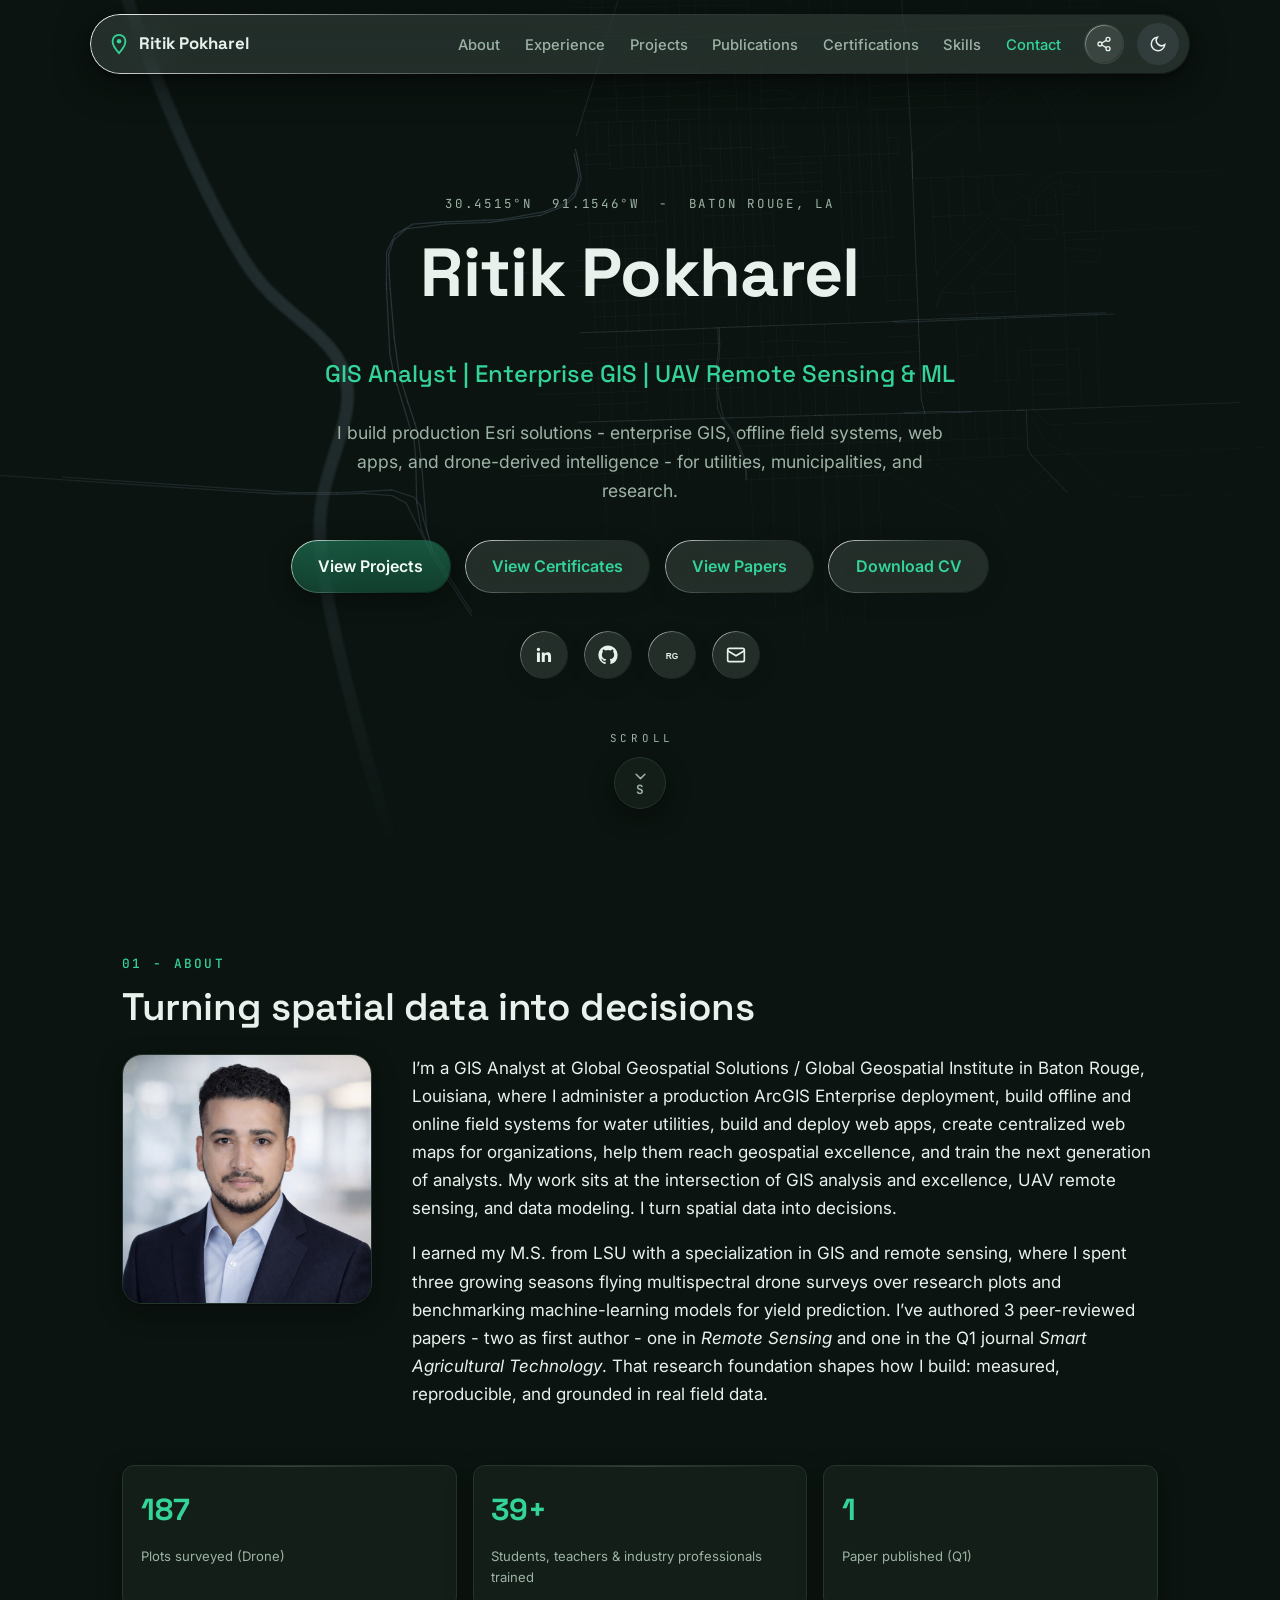
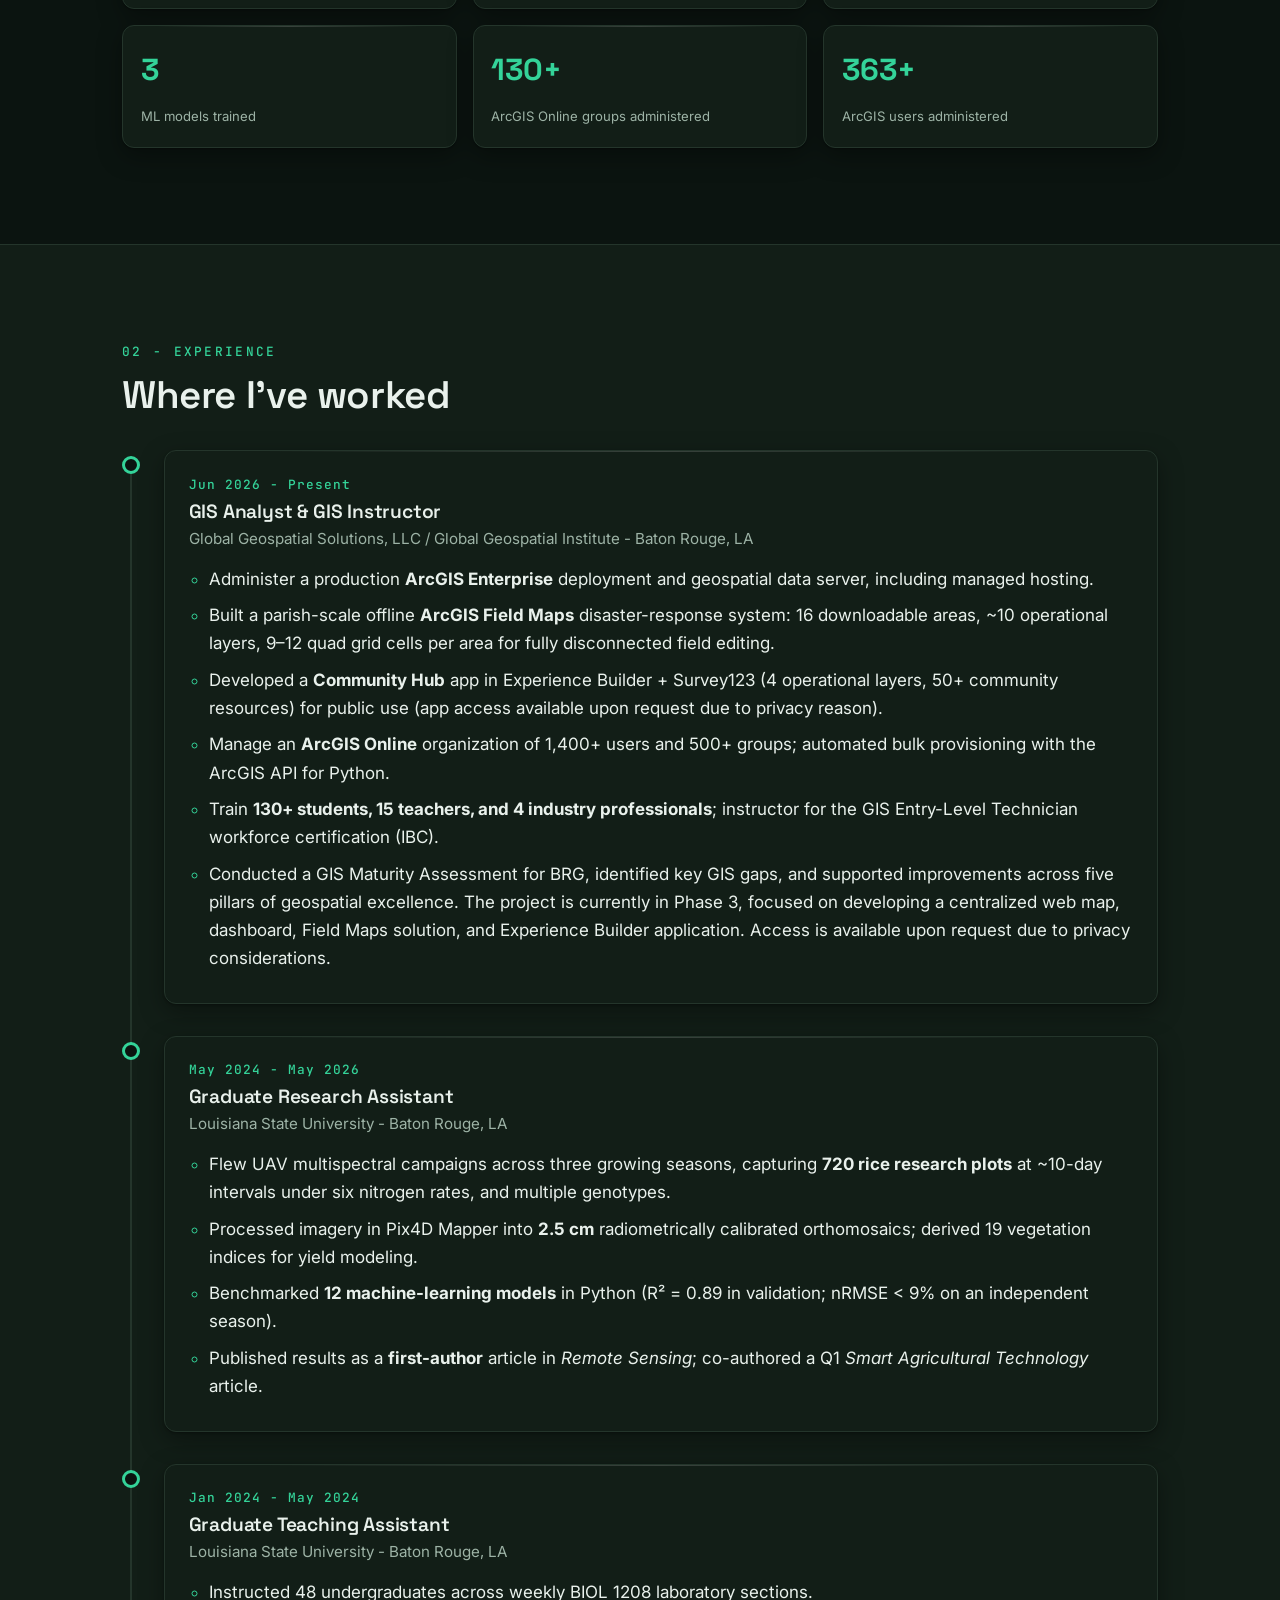
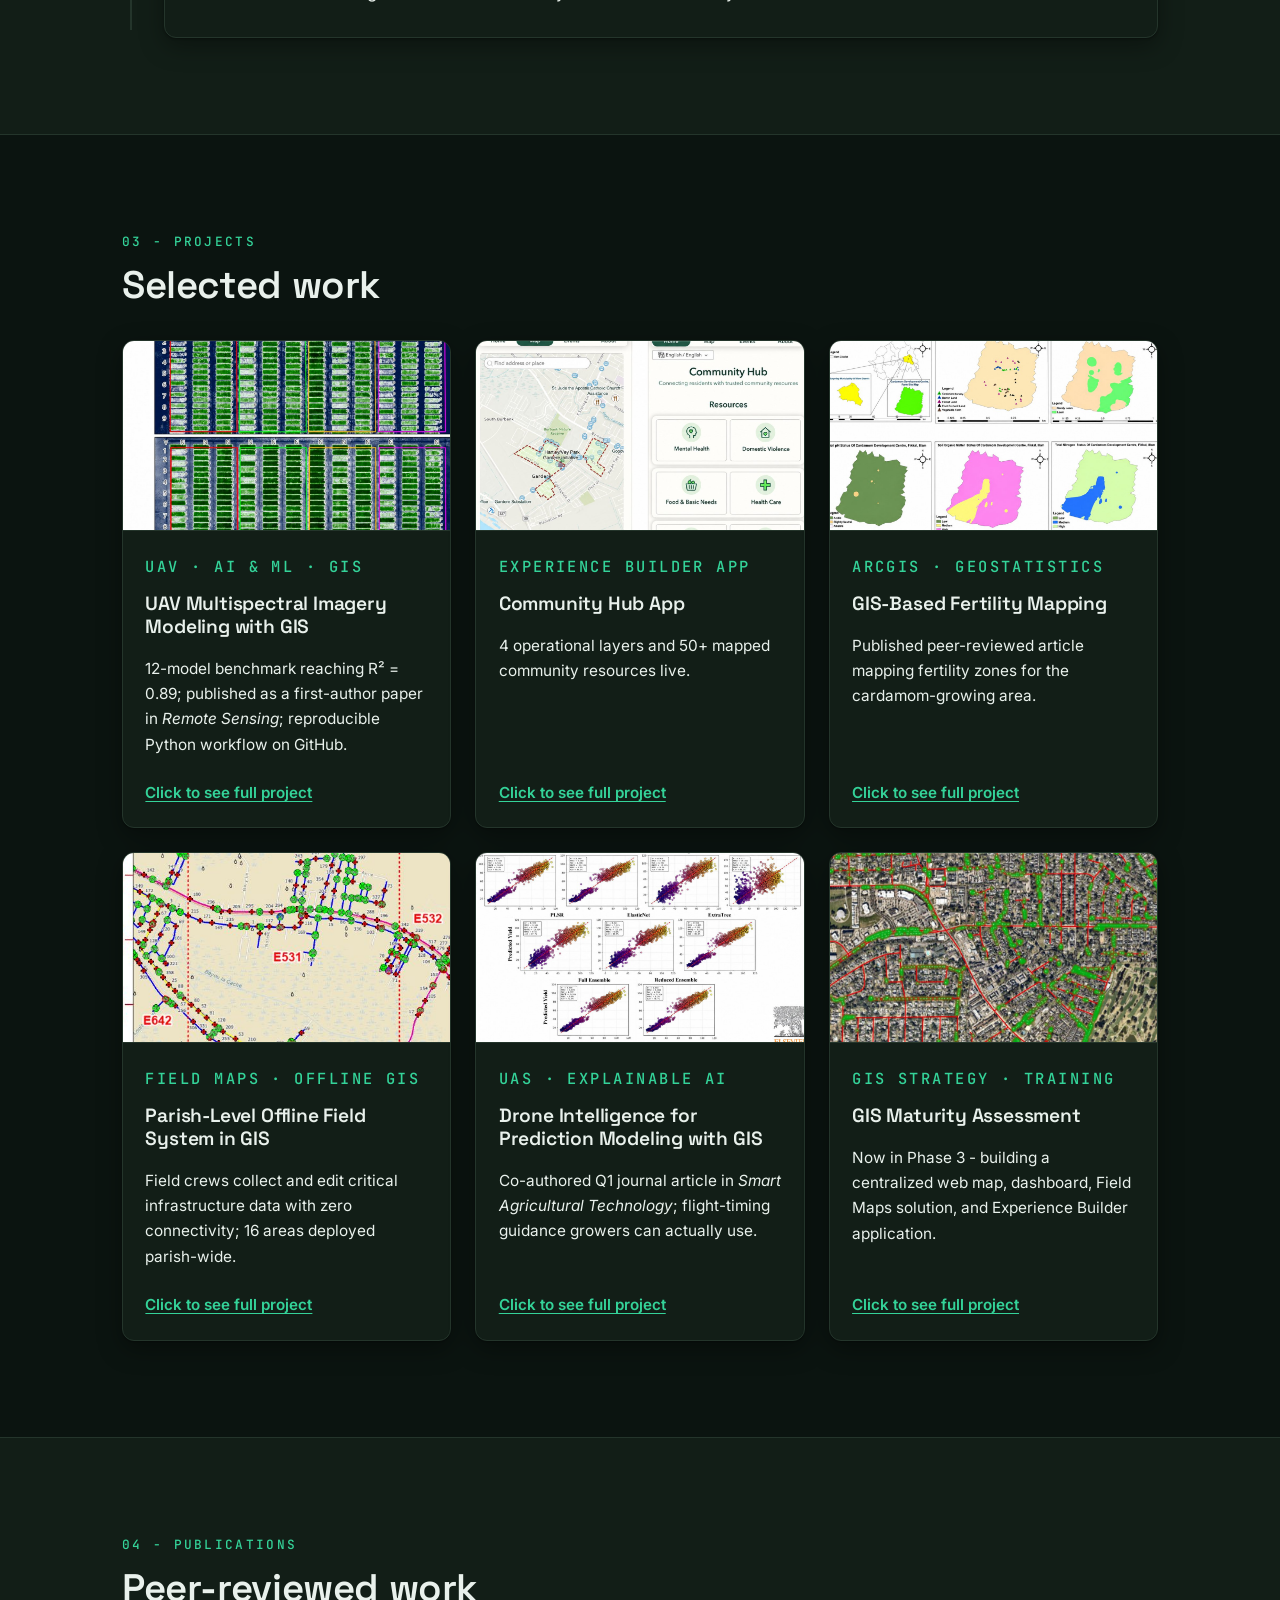
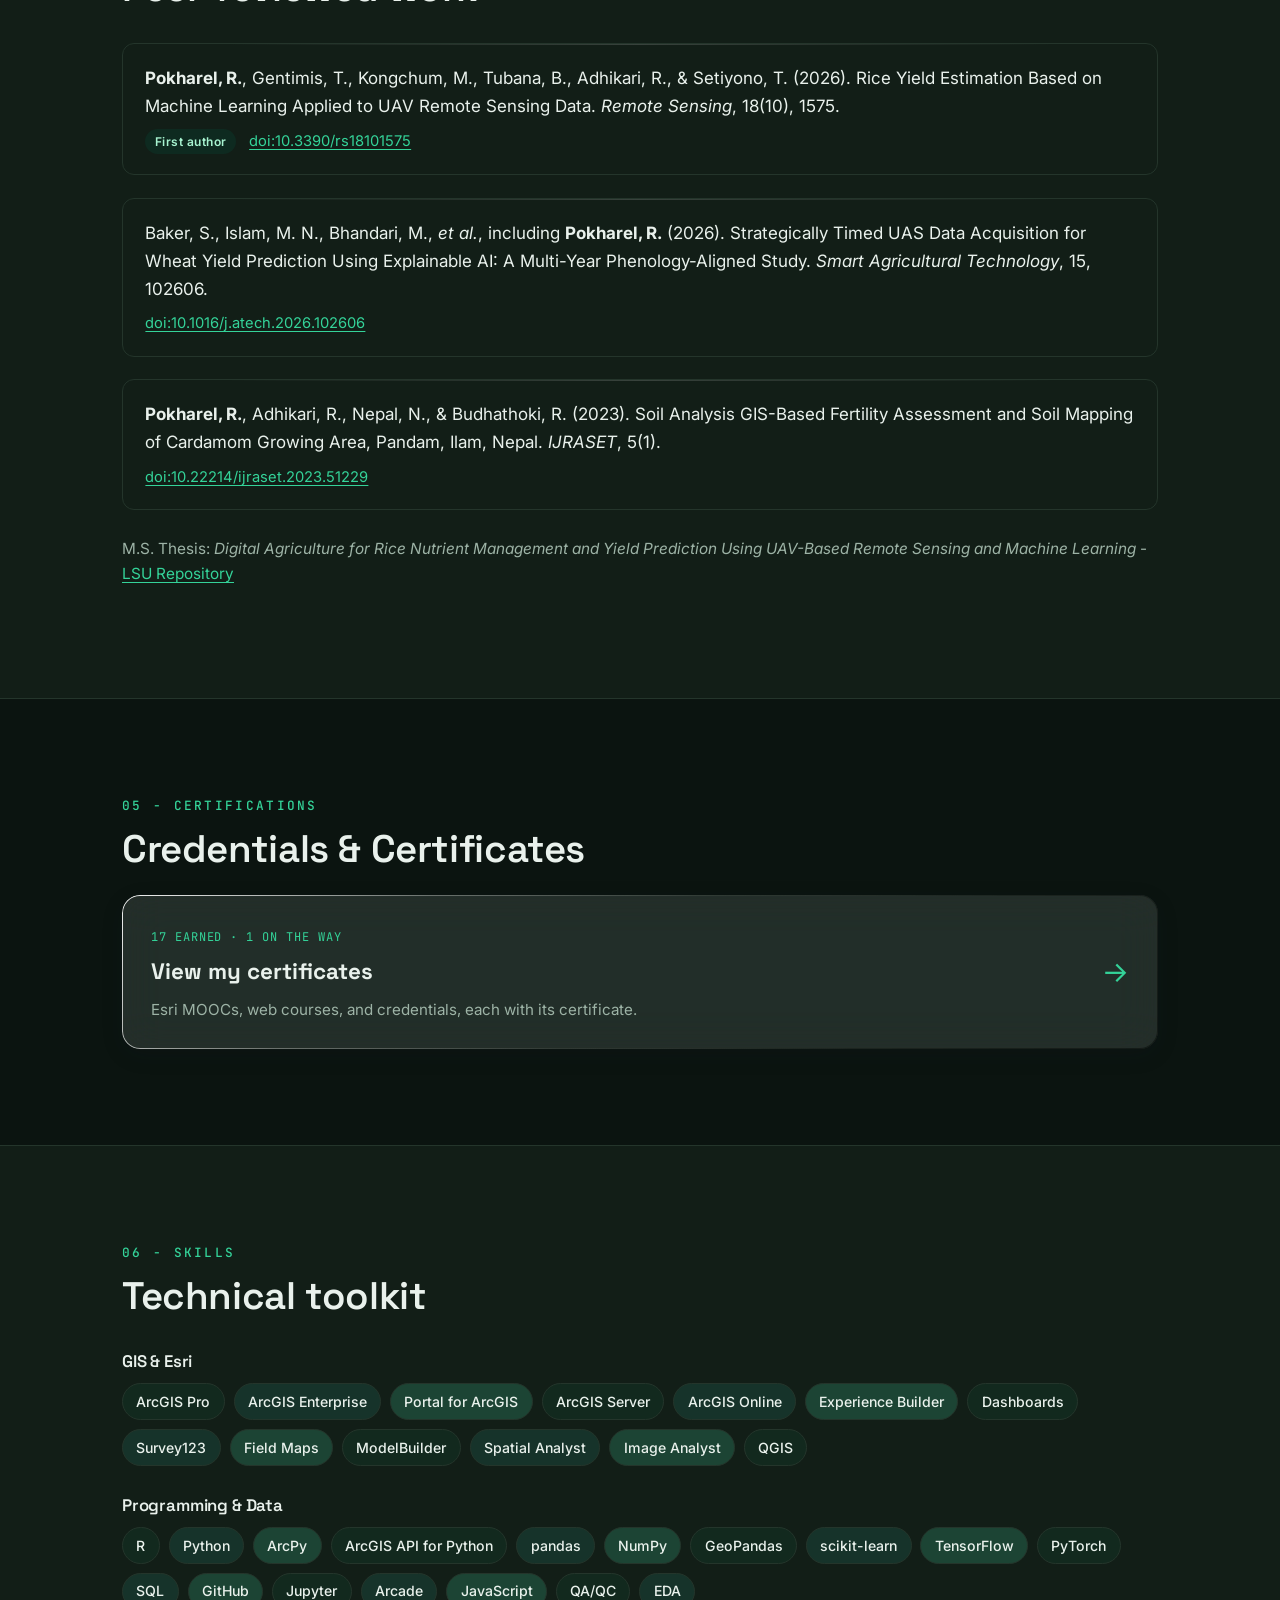
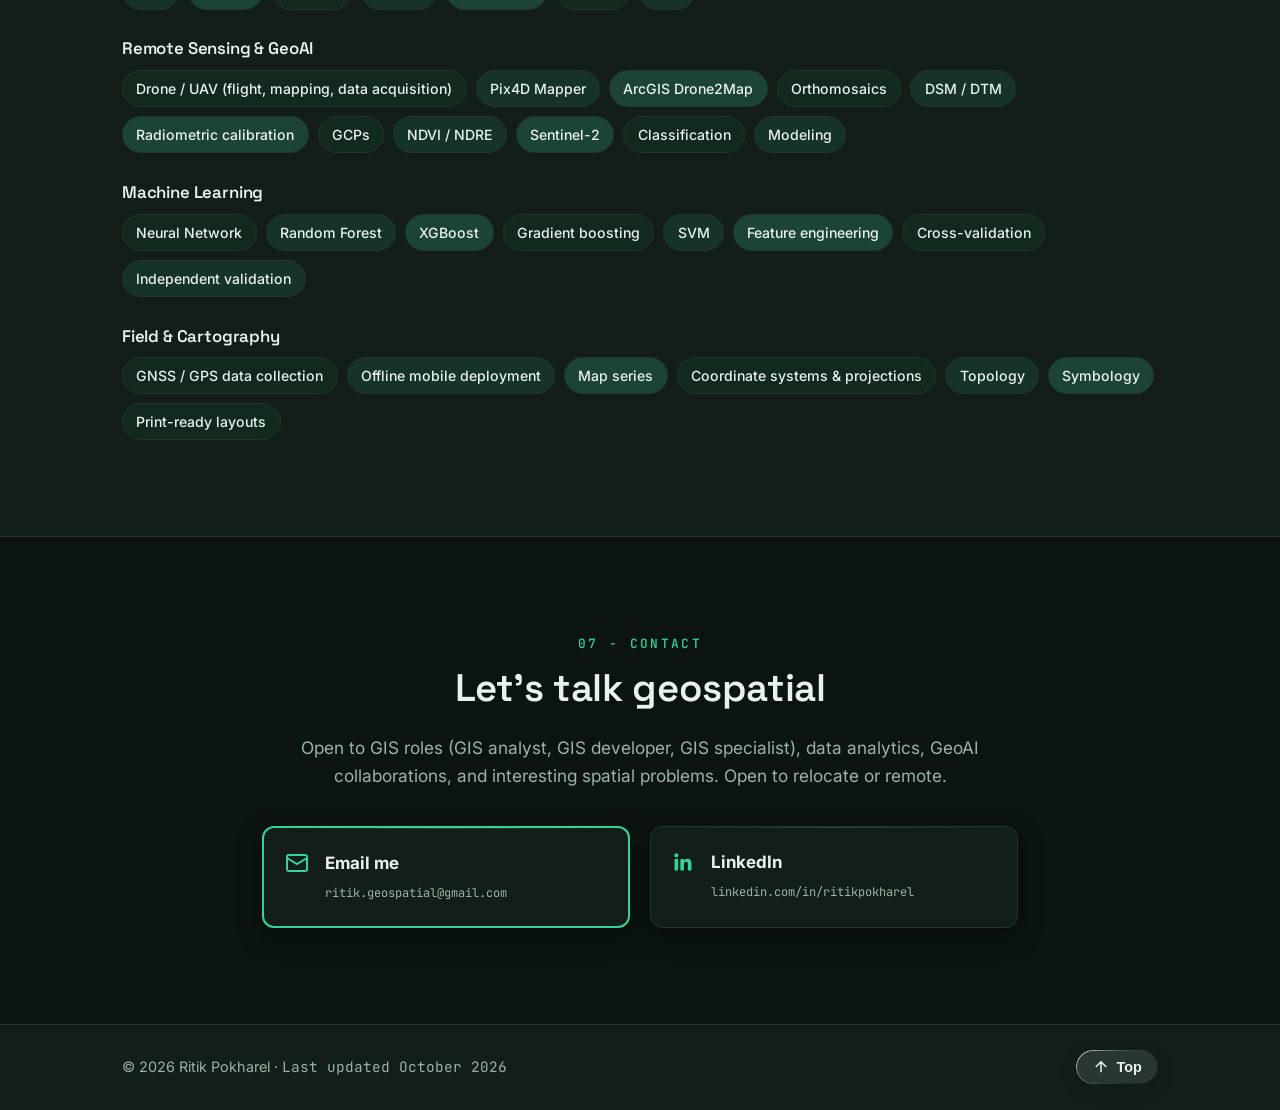
==== index.html @ fa67d664 "Poster cert symmetric crop + shorter title; SCROLL above badge (Oct 21)" ====
<!DOCTYPE html>
<html lang="en" data-theme="dark">
<head>
  <meta charset="UTF-8">
  <meta name="viewport" content="width=device-width, initial-scale=1.0">
  <title>Ritik Pokharel - GIS Analyst | Enterprise GIS | UAV Remote Sensing & ML</title>
  <meta name="description" content="Ritik Pokharel is a GIS Analyst in Baton Rouge, LA delivering production Esri solutions: ArcGIS Enterprise administration, offline field systems, web apps, UAV remote sensing, and machine learning for utilities, municipalities, and research.">
  <link rel="canonical" href="https://ritikpokharel21.github.io/">
  <meta name="robots" content="index, follow">
  <meta name="theme-color" content="#F8FAFC" media="(prefers-color-scheme: light)">
  <meta name="theme-color" content="#0B1410" media="(prefers-color-scheme: dark)">

  <!-- Open Graph -->
  <meta property="og:type" content="website">
  <meta property="og:title" content="Ritik Pokharel - GIS Analyst">
  <meta property="og:description" content="Enterprise GIS | UAV Remote Sensing &amp; ML. Production Esri solutions for utilities, municipalities, and research.">
  <meta property="og:url" content="https://ritikpokharel21.github.io/">
  <meta property="og:site_name" content="Ritik Pokharel - GIS Analyst">

  <!-- Twitter -->
  <meta name="twitter:card" content="summary">
  <meta name="twitter:title" content="Ritik Pokharel - GIS Analyst">
  <meta name="twitter:description" content="Enterprise GIS | UAV Remote Sensing &amp; ML. Based in Baton Rouge, LA.">

  <link rel="icon" type="image/svg+xml" href="favicon.svg">

  <link rel="preconnect" href="https://fonts.googleapis.com">
  <link rel="preconnect" href="https://fonts.gstatic.com" crossorigin>
  <link href="https://fonts.googleapis.com/css2?family=Space+Grotesk:wght@500;600;700&family=Inter:wght@400;500;600&family=JetBrains+Mono:wght@400;500&display=swap" rel="stylesheet">

  <link rel="stylesheet" href="assets/css/style.css">

  <script type="application/ld+json">
  {
    "@context": "https://schema.org",
    "@type": "Person",
    "name": "Ritik Pokharel",
    "jobTitle": "GIS Analyst",
    "address": {
      "@type": "PostalAddress",
      "addressLocality": "Baton Rouge",
      "addressRegion": "LA",
      "addressCountry": "US"
    },
    "email": "mailto:ritik.geospatial@gmail.com",
    "url": "https://ritikpokharel21.github.io/",
    "sameAs": [
      "https://www.linkedin.com/in/ritikpokharel",
      "https://github.com/ritikpokharel21"
    ],
    "knowsAbout": ["GIS", "ArcGIS Pro", "ArcGIS Enterprise", "Remote Sensing", "UAV Mapping", "Machine Learning", "GeoAI", "Python", "Spatial Analysis"]
  }
  </script>
</head>
<body>
  <!-- Fixed real-street map backdrop: downtown Baton Rouge (OpenStreetMap), whisper-faint -->
  <div class="map-backdrop">
    <svg viewBox="0 0 9645 11654" preserveAspectRatio="xMidYMid slice" aria-hidden="true" focusable="false">
<!-- Street geometry: real OpenStreetMap data, downtown Baton Rouge (simplified). Interstates I-10/I-110 included. River band: stylized, approximate course. -->
<g transform="translate(108.1,521.1)">
<g class="br-river" fill="none" stroke-linecap="round" stroke-linejoin="round">
<path d="M191.9,-221.1 L229.0,-101.1 L275.4,52.5 L329.9,234.0 L390.9,438.1 L457.4,659.0 L527.8,891.2 L600.9,1129.2 L675.3,1367.4 L749.7,1600.2 L822.8,1822.1 L893.2,2027.5 L959.6,2210.8 L1023.6,2378.5 L1087.5,2540.9 L1151.5,2697.9 L1215.5,2849.5 L1279.5,2995.7 L1343.4,3136.6 L1407.4,3272.1 L1471.4,3402.2 L1535.3,3526.9 L1599.3,3646.3 L1663.3,3760.3 L1727.3,3868.9 L1794.3,3968.6 L1866.3,4057.2 L1941.7,4136.6 L2018.7,4208.7 L2095.7,4275.4 L2171.1,4338.7 L2243.1,4400.4 L2310.1,4462.5 L2370.5,4527.0 L2422.5,4595.6 L2464.6,4670.4 L2494.9,4753.2 L2510.7,4841.2 L2511.8,4930.3 L2500.9,5020.9 L2480.7,5113.5 L2453.8,5208.4 L2423.0,5305.9 L2390.8,5406.5 L2359.9,5510.6 L2333.0,5618.5 L2312.8,5730.7 L2301.9,5847.4 L2303.0,5969.2 L2314.2,6097.5 L2331.4,6233.2 L2354.0,6375.0 L2381.2,6521.9 L2412.4,6672.5 L2447.0,6825.8 L2484.2,6980.7 L2523.4,7136.0 L2563.9,7290.5 L2605.1,7443.0 L2646.3,7592.5 L2686.9,7737.8 L2728.1,7880.5 L2771.7,8023.1 L2817.3,8165.3 L2864.6,8306.9 L2913.1,8447.7 L2962.7,8587.6 L3013.0,8726.3 L3063.6,8863.7 L3114.2,8999.5 L3164.4,9133.6 L3214.0,9265.8 L3262.6,9395.9 L3312.4,9528.0 L3365.2,9664.8 L3420.0,9804.4 L3475.8,9944.5 L3531.7,10083.1 L3586.5,10218.0 L3639.3,10347.2 L3689.1,10468.5 L3734.9,10579.9 L3775.7,10679.1 L3810.5,10764.2 L3838.4,10832.9"/>
</g>
<g class="br-interstate" fill="none" stroke-linecap="round" stroke-linejoin="round">
<path d="M2587.7,5620.9 L2434.4,5627.0"/>
<path d="M3149.8,6062.4 L3107.2,5902.9 L3071.7,5451.7"/>
<path d="M3149.8,6062.4 L3083.1,5831.5"/>
<path d="M2883.4,4813.3 L3009.8,5231.8"/>
<path d="M3032.1,5707.5 L3065.3,5899.3 L3144.5,6091.5"/>
<path d="M3144.5,6091.5 L3169.2,6134.7"/>
<path d="M4218.7,3071.7 L4254.1,3241.7 L4225.8,3360.4 L4144.1,3449.1 L3995.2,3509.6"/>
<path d="M2820.1,3835.7 L2858.4,3726.0 L2951.9,3639.3 L3250.1,3602.2"/>
<path d="M3544.4,3574.6 L3338.8,3583.5"/>
<path d="M3665.2,3570.0 L3544.4,3574.6"/>
<path d="M3018.2,5105.9 L2965.1,4945.7"/>
<path d="M2804.1,4066.2 L2804.3,4092.6"/>
<path d="M3083.1,5831.5 L3061.6,5727.8 L3011.4,5660.6 L2840.5,5607.1"/>
<path d="M3214.7,3588.0 L3002.1,3603.6 L2869.1,3684.7 L2805.0,3814.8 L2803.5,4047.8"/>
<path d="M2831.4,4091.3 L2825.3,3984.4"/>
<path d="M3039.1,5176.1 L3018.2,5105.9"/>
<path d="M3067.6,5400.7 L3039.1,5176.1"/>
<path d="M2629.0,5632.4 L2846.0,5650.0 L2953.0,5706.3 L3144.5,6091.5"/>
<path d="M2825.3,3984.4 L2820.1,3835.7"/>
<path d="M2862.5,4459.9 L2831.4,4091.3"/>
<path d="M1958.4,5635.8 L2435.1,5639.8"/>
<path d="M3166.5,6091.2 L3149.8,6062.4"/>
<path d="M-195.4,5491.5 L491.3,5539.1"/>
<path d="M3338.8,3583.5 L3214.7,3588.0"/>
<path d="M3960.1,3538.6 L4141.8,3468.7 L4222.5,3396.4 L4271.0,3260.7 L4244.9,3108.3"/>
<path d="M3445.9,6524.7 L3166.5,6091.2"/>
<path d="M2840.5,5607.1 L2587.7,5620.9"/>
<path d="M3012.6,5237.3 L3024.0,5364.9"/>
<path d="M3169.2,6134.7 L3449.2,6559.2"/>
<path d="M2435.1,5639.8 L2629.0,5632.4"/>
<path d="M2109.8,5627.2 L365.4,5510.9"/>
<path d="M2804.3,4092.6 L2829.2,4581.1 L2868.2,4777.0"/>
<path d="M491.3,5539.1 L1958.4,5635.8"/>
<path d="M4244.9,3108.3 L4228.5,3041.7"/>
<path d="M2803.5,4047.8 L2804.1,4066.2"/>
<path d="M2965.1,4945.7 L2922.6,4807.7"/>
<path d="M2868.2,4777.0 L2883.4,4813.3"/>
<path d="M3024.0,5364.9 L3025.6,5429.6"/>
<path d="M2899.0,4729.8 L2862.5,4459.9"/>
<path d="M2922.6,4807.7 L2899.0,4729.8"/>
<path d="M3071.7,5451.7 L3067.6,5400.7"/>
<path d="M3025.6,5429.6 L3032.1,5707.5"/>
<path d="M3250.1,3602.2 L3583.4,3590.1"/>
<path d="M3583.4,3590.1 L3960.1,3538.6"/>
<path d="M3995.2,3509.6 L3665.2,3570.0"/>
<path d="M2434.4,5627.0 L2109.8,5627.2"/>
</g>
<g class="br-arterial" fill="none" stroke-linecap="round" stroke-linejoin="round">
<path d="M4457.5,2215.3 L4467.7,2181.8"/>
<path d="M6821.0,4564.4 L6828.7,4777.7"/>
<path d="M6817.7,4482.9 L6812.3,4338.7"/>
<path d="M6710.5,2146.1 L6693.4,2057.8"/>
<path d="M7626.8,5062.8 L7637.6,5294.6"/>
<path d="M4255.6,1855.9 L4572.3,1840.7"/>
<path d="M6442.2,4344.6 L6622.6,4337.2"/>
<path d="M6003.7,4359.8 L6442.2,4344.6"/>
<path d="M4862.1,5078.8 L5097.9,5072.4"/>
<path d="M6762.8,3056.6 L6710.5,2146.1"/>
<path d="M6796.2,3957.2 L6767.9,3249.9"/>
<path d="M7946.8,4993.6 L9237.1,4947.6"/>
<path d="M6767.9,3249.9 L6763.7,3070.6"/>
<path d="M6763.7,3070.6 L6767.9,3249.9"/>
<path d="M6763.7,3070.6 L6762.8,3056.6"/>
<path d="M5291.8,4840.1 L5298.2,4990.4"/>
<path d="M5302.6,4841.2 L5299.8,4668.4"/>
<path d="M5520.5,5529.0 L5500.1,5366.5"/>
<path d="M6833.1,4901.8 L6833.8,4921.0"/>
<path d="M6841.1,4953.6 L6847.5,4982.8"/>
<path d="M6832.0,4870.1 L6833.1,4901.8"/>
<path d="M6830.6,4830.4 L6831.2,4849.4"/>
<path d="M6828.7,4777.7 L6830.6,4830.4"/>
<path d="M7664.5,5348.3 L7932.2,5623.2"/>
<path d="M6693.4,2057.8 L6692.4,2041.7"/>
<path d="M6692.4,2041.7 L6639.3,649.3"/>
<path d="M4773.2,4405.8 L5267.9,4386.7"/>
<path d="M7048.3,5015.8 L7030.3,5015.7"/>
<path d="M7209.1,5016.7 L7553.8,5005.7"/>
<path d="M7030.3,5015.7 L6971.2,5016.2"/>
<path d="M6925.8,5017.2 L6857.2,5018.7"/>
<path d="M5429.7,5218.3 L5471.2,5325.0"/>
<path d="M6812.3,4338.7 L7251.6,4319.8"/>
<path d="M6896.4,4320.0 L6812.1,4322.0"/>
<path d="M6757.3,4324.8 L6622.6,4337.2"/>
<path d="M6719.9,4340.8 L6812.3,4338.7"/>
<path d="M6812.3,4338.7 L6812.1,4322.0"/>
<path d="M6812.1,4322.0 L6797.9,3985.6"/>
<path d="M4247.6,5096.8 L4724.5,5082.5"/>
<path d="M4236.6,2938.5 L4349.6,2570.3"/>
<path d="M4572.3,1840.7 L4730.4,1322.2"/>
<path d="M7769.8,4288.4 L7542.8,4297.0"/>
<path d="M7468.5,4311.6 L7699.7,4302.9"/>
<path d="M6074.7,5044.9 L6666.8,5030.4"/>
<path d="M5448.2,5235.4 L5421.9,5174.1"/>
<path d="M5347.5,4383.4 L5530.2,4376.1"/>
<path d="M5310.3,4618.4 L5315.7,4527.0"/>
<path d="M5306.2,4551.7 L5297.7,4618.8"/>
<path d="M4758.1,5081.7 L4795.4,5080.7"/>
<path d="M4751.8,5081.7 L4758.1,5081.7"/>
<path d="M7900.6,4995.1 L7946.8,4993.6"/>
<path d="M7762.8,5000.0 L7900.6,4995.1"/>
<path d="M7678.3,5002.4 L7762.8,5000.0"/>
<path d="M7625.8,5003.9 L7626.8,5062.8"/>
<path d="M5232.2,2190.4 L5181.6,2192.0"/>
<path d="M5181.6,2192.0 L5137.4,2193.6"/>
<path d="M6710.5,2146.1 L5232.2,2190.4"/>
<path d="M6857.9,5029.1 L7072.3,5023.7"/>
<path d="M6818.7,5019.4 L6710.8,5028.1"/>
<path d="M7209.1,5016.7 L7048.3,5015.8"/>
<path d="M6857.2,5018.7 L6818.7,5019.4"/>
<path d="M6710.8,5028.1 L6791.6,5031.1"/>
<path d="M6791.6,5031.1 L6857.9,5029.1"/>
<path d="M7122.7,5022.3 L7209.1,5016.7"/>
<path d="M7072.3,5023.7 L7122.7,5022.3"/>
<path d="M6971.2,5016.2 L6958.6,5016.4"/>
<path d="M6958.6,5016.4 L6925.8,5017.2"/>
<path d="M7606.9,5004.5 L7625.8,5003.9"/>
<path d="M7606.9,5004.5 L7553.8,5005.7"/>
<path d="M7571.7,5008.3 L7606.9,5004.5"/>
<path d="M7553.8,5005.7 L7571.7,5008.3"/>
<path d="M5515.0,5480.6 L5508.9,5531.2"/>
<path d="M5383.6,5064.3 L5403.7,5063.6"/>
<path d="M5403.7,5063.6 L5423.5,5063.1"/>
<path d="M5379.8,5111.7 L5344.1,5065.3"/>
<path d="M5344.1,5065.3 L5383.6,5064.3"/>
<path d="M5421.9,5174.1 L5379.8,5111.7"/>
<path d="M5500.1,5366.5 L5481.9,5321.0"/>
<path d="M5481.9,5321.0 L5464.8,5278.6"/>
<path d="M5464.8,5278.6 L5448.2,5235.4"/>
<path d="M5344.1,5065.3 L5304.3,4889.4"/>
<path d="M5304.3,4889.4 L5302.6,4841.2"/>
<path d="M5299.8,4668.4 L5310.3,4618.4"/>
<path d="M5137.4,2193.6 L4457.5,2215.3"/>
<path d="M5313.9,4459.6 L5312.2,4384.8"/>
<path d="M5300.8,4385.3 L5303.5,4474.2"/>
<path d="M5303.5,4474.2 L5304.6,4501.3"/>
<path d="M5315.2,4500.8 L5313.9,4459.6"/>
<path d="M5315.7,4527.0 L5315.2,4500.8"/>
<path d="M5304.6,4501.3 L5306.2,4551.7"/>
<path d="M5291.6,4649.9 L5291.1,4807.4"/>
<path d="M5291.1,4807.4 L5291.8,4840.1"/>
<path d="M5407.5,5172.0 L5429.7,5218.3"/>
<path d="M5388.9,5143.7 L5407.5,5172.0"/>
<path d="M5471.2,5325.0 L5503.5,5408.7"/>
<path d="M5503.5,5408.7 L5515.0,5480.6"/>
<path d="M8225.7,4271.4 L8031.1,4278.5"/>
<path d="M7919.8,4282.9 L7833.5,4285.9"/>
<path d="M7833.5,4285.9 L7769.8,4288.4"/>
<path d="M8031.1,4278.5 L7919.8,4282.9"/>
<path d="M7468.1,4299.8 L7344.3,4304.4"/>
<path d="M7523.4,4297.7 L7468.1,4299.8"/>
<path d="M7542.8,4297.0 L7523.4,4297.7"/>
<path d="M7344.3,4304.4 L7320.7,4305.3"/>
<path d="M7297.3,4306.2 L7252.0,4307.9"/>
<path d="M7320.7,4305.3 L7297.3,4306.2"/>
<path d="M7252.0,4307.9 L7215.2,4309.3"/>
<path d="M7215.2,4309.3 L7144.7,4311.9"/>
<path d="M7144.7,4311.9 L6986.6,4317.5"/>
<path d="M6986.6,4317.5 L6953.4,4318.7"/>
<path d="M6953.4,4318.7 L6896.4,4320.0"/>
<path d="M6812.1,4322.0 L6757.3,4324.8"/>
<path d="M5329.9,5065.9 L5388.9,5143.7"/>
<path d="M5298.2,4990.4 L5329.9,5065.9"/>
<path d="M5790.5,4366.3 L6003.7,4359.8"/>
<path d="M6857.2,5018.7 L6857.9,5029.1"/>
<path d="M5300.8,4385.3 L5312.2,4384.8"/>
<path d="M4264.1,4422.9 L4708.4,4408.2"/>
<path d="M4708.4,4408.2 L4723.7,4407.6"/>
<path d="M5696.3,4369.8 L5790.5,4366.3"/>
<path d="M5551.3,4375.3 L5696.3,4369.8"/>
<path d="M5530.2,4376.1 L5551.3,4375.3"/>
<path d="M6622.6,4337.2 L6661.7,4342.4"/>
<path d="M6661.7,4342.4 L6719.9,4340.8"/>
<path d="M7408.3,4314.0 L7468.5,4311.6"/>
<path d="M7838.9,4297.8 L7920.0,4294.7"/>
<path d="M7699.7,4302.9 L7770.1,4300.6"/>
<path d="M7770.1,4300.6 L7806.7,4298.9"/>
<path d="M7806.7,4298.9 L7838.9,4297.8"/>
<path d="M7920.0,4294.7 L8097.1,4287.8"/>
<path d="M8097.1,4287.8 L8151.3,4285.9"/>
<path d="M8151.3,4285.9 L8292.1,4280.7"/>
<path d="M7251.6,4319.8 L7408.3,4314.0"/>
<path d="M6666.8,5030.4 L6710.8,5028.1"/>
<path d="M7625.8,5003.9 L7678.3,5002.4"/>
<path d="M5297.7,4618.8 L5291.6,4649.9"/>
<path d="M4457.5,2215.3 L4421.7,2216.1"/>
<path d="M4349.6,2570.3 L4446.2,2252.0"/>
<path d="M5267.9,4386.7 L5279.2,4386.2"/>
<path d="M5279.2,4386.2 L5300.8,4385.3"/>
<path d="M5312.2,4384.8 L5347.5,4383.4"/>
<path d="M4723.7,4407.6 L4773.2,4405.8"/>
<path d="M4446.2,2252.0 L4457.5,2215.3"/>
<path d="M4421.7,2216.1 L4015.2,2227.7"/>
<path d="M4467.7,2181.8 L4572.3,1840.7"/>
<path d="M5293.9,5067.2 L5329.9,5065.9"/>
<path d="M5329.9,5065.9 L5344.1,5065.3"/>
<path d="M6831.2,4849.4 L6832.0,4870.1"/>
<path d="M6848.1,4985.4 L6857.2,5018.7"/>
<path d="M6833.8,4921.0 L6836.3,4932.1"/>
<path d="M6836.3,4932.1 L6841.1,4953.6"/>
<path d="M8221.9,2093.3 L7714.3,2107.2"/>
<path d="M7714.3,2107.2 L7657.4,2109.0"/>
<path d="M7657.4,2109.0 L7600.6,2110.7"/>
<path d="M6797.9,3985.6 L6796.2,3957.2"/>
<path d="M7600.6,2110.7 L6771.8,2142.7"/>
<path d="M6771.8,2142.7 L6710.5,2146.1"/>
<path d="M4795.4,5080.7 L4862.1,5078.8"/>
<path d="M4724.5,5082.5 L4751.8,5081.7"/>
<path d="M5120.2,5071.9 L5293.9,5067.2"/>
<path d="M5097.9,5072.4 L5120.2,5071.9"/>
<path d="M5423.5,5063.1 L5971.9,5047.8"/>
<path d="M5971.9,5047.8 L6036.2,5045.8"/>
<path d="M6039.3,5045.7 L6074.7,5044.9"/>
<path d="M6036.2,5045.8 L6039.3,5045.7"/>
<path d="M7637.6,5294.6 L7664.5,5348.3"/>
<path d="M6821.0,4564.4 L6818.6,4504.5"/>
<path d="M6818.6,4504.5 L6817.7,4482.9"/>
<path d="M6847.5,4982.8 L6848.1,4985.4"/>
</g>
<g class="br-minor" fill="none" stroke-linecap="round" stroke-linejoin="round">
<path d="M3680.1,4791.0 L4530.5,4762.8"/>
<path d="M8013.4,5389.7 L7853.3,5542.2"/>
<path d="M8023.0,4542.7 L8042.2,4990.2"/>
<path d="M7177.2,2123.5 L7139.3,1204.0"/>
<path d="M4652.8,5423.2 L4715.8,5479.2 L4718.1,5597.4 L4630.3,5670.4"/>
<path d="M5996.6,2165.1 L5955.1,1259.7"/>
<path d="M7468.5,4311.6 L7497.8,5007.2"/>
<path d="M6952.8,4290.2 L7250.5,4280.2"/>
<path d="M5202.1,4039.2 L4216.8,4074.3"/>
<path d="M7909.5,3669.1 L8956.1,3623.1"/>
<path d="M5938.0,3362.5 L5928.0,3098.0"/>
<path d="M7944.9,2099.8 L7964.8,1187.8"/>
<path d="M5530.2,4376.1 L5535.9,4193.5"/>
<path d="M4336.6,3700.9 L4836.3,3684.0"/>
<path d="M6429.3,2285.9 L7659.6,2247.8"/>
<path d="M4023.0,2381.4 L4412.0,2364.6"/>
<path d="M4405.5,2386.6 L5618.9,2339.8"/>
<path d="M6018.4,2241.6 L6088.4,2325.8 L6249.0,2322.0"/>
<path d="M7560.1,4526.1 L7572.5,4775.2"/>
<path d="M5272.3,3782.2 L5724.3,3766.5"/>
<path d="M6395.6,3712.4 L6617.6,3701.7"/>
<path d="M5022.3,4629.2 L5032.5,5074.2"/>
<path d="M6163.7,2159.8 L6123.3,1254.1"/>
<path d="M7444.3,5754.3 L7830.4,5518.5"/>
<path d="M4665.7,5084.4 L4678.7,5420.6"/>
<path d="M7260.1,2736.0 L7240.7,2260.4"/>
<path d="M4241.3,4968.6 L4759.1,4948.0"/>
<path d="M7889.4,3215.6 L9105.5,3203.3"/>
<path d="M6090.2,5258.4 L6096.0,5505.9"/>
<path d="M6116.1,4811.7 L6122.1,5043.7"/>
<path d="M4893.5,4633.8 L4875.2,4051.8"/>
<path d="M6764.0,5031.9 L6774.5,5386.9"/>
<path d="M5724.6,4368.6 L5717.5,4024.9"/>
<path d="M6375.5,5143.0 L6384.6,5498.4"/>
<path d="M6372.9,5498.4 L6410.2,6620.5"/>
<path d="M7951.3,5341.5 L8270.8,5633.7 L8373.3,5657.8 L10274.9,5608.1"/>
<path d="M4667.1,3178.8 L4655.2,2829.9"/>
<path d="M4698.1,4057.9 L4683.7,3590.2"/>
<path d="M5078.1,5269.3 L5084.3,5543.6"/>
<path d="M4939.2,4855.1 L5484.8,4833.5"/>
<path d="M4756.5,3174.7 L4715.6,2237.8"/>
<path d="M4759.3,4055.9 L4728.1,3176.4"/>
<path d="M6322.7,3877.3 L6290.7,3084.4"/>
<path d="M5696.3,4369.8 L5684.3,4190.3"/>
<path d="M4847.8,4052.3 L4816.6,3173.6"/>
<path d="M4843.5,3172.7 L4830.8,2822.8"/>
<path d="M5739.6,3369.1 L5706.3,2812.1"/>
<path d="M5734.3,4024.2 L5713.8,3423.1"/>
<path d="M5790.5,4366.3 L5782.8,4022.5"/>
<path d="M7530.2,5006.2 L7535.8,5216.9"/>
<path d="M7678.3,5002.4 L7798.2,5115.3 L8607.3,5085.9"/>
<path d="M6448.3,2742.5 L6429.3,2285.9"/>
<path d="M7426.1,3451.8 L7371.3,3381.8 L7365.5,3238.0"/>
<path d="M4478.0,3011.0 L5088.9,2994.5"/>
<path d="M4349.8,4653.0 L4356.5,4875.0"/>
<path d="M6398.3,4000.1 L6356.6,2795.5"/>
<path d="M6946.9,3980.5 L6908.1,3254.3"/>
<path d="M6322.7,3877.3 L6244.6,3817.2 L6203.8,2764.9"/>
<path d="M4490.3,3184.7 L5250.0,3160.1"/>
<path d="M6476.6,3879.8 L6448.3,2742.5"/>
<path d="M4034.2,2600.9 L4344.6,2586.8"/>
<path d="M6659.2,3070.7 L6657.2,2950.1 L6582.9,2954.2"/>
<path d="M6582.1,3992.6 L6493.8,2741.1"/>
<path d="M6573.9,4181.0 L6563.5,3993.1"/>
<path d="M5067.7,4044.8 L5036.7,3165.9"/>
<path d="M5019.1,2196.1 L5008.5,1902.4"/>
<path d="M7920.0,4294.7 L7946.8,4993.6"/>
<path d="M4430.6,3947.4 L4419.4,3599.3"/>
<path d="M4450.3,4417.6 L4438.9,4067.0"/>
<path d="M4395.1,3079.0 L4386.2,2837.2"/>
<path d="M5187.0,3544.2 L5714.3,3524.3"/>
<path d="M5862.1,4479.5 L6291.8,4495.3"/>
<path d="M6585.3,4455.0 L6816.2,4444.5"/>
<path d="M6617.6,3701.7 L6573.1,2777.4"/>
<path d="M6674.2,4177.7 L6664.9,3989.6"/>
<path d="M3817.9,5305.0 L4584.6,5282.1"/>
<path d="M6356.5,1683.0 L7157.4,1660.4"/>
<path d="M7937.5,1972.4 L8165.8,1964.9"/>
<path d="M6790.4,2141.7 L6797.3,1998.9 L7172.8,1988.4"/>
<path d="M4544.4,4646.0 L4519.9,4064.0"/>
<path d="M4490.3,3184.7 L4473.3,2834.1"/>
<path d="M4519.3,3944.4 L4506.7,3596.3"/>
<path d="M4974.8,4397.8 L4962.5,4048.4"/>
<path d="M6768.2,3259.2 L7639.4,3228.6"/>
<path d="M6027.8,4712.0 L6352.6,4700.1"/>
<path d="M4611.8,4643.7 L4604.2,4412.1"/>
<path d="M4607.9,3941.8 L4595.8,3593.5"/>
<path d="M4621.1,4411.4 L4610.1,4060.7"/>
<path d="M4579.3,3181.4 L4566.7,2831.1"/>
<path d="M4542.0,2831.9 L4522.1,2294.5"/>
<path d="M7658.7,2270.9 L7810.6,2167.7"/>
<path d="M8083.5,2704.4 L7759.8,2208.5"/>
<path d="M6953.4,5026.9 L6965.1,5373.6"/>
<path d="M4338.9,3800.3 L4838.5,3783.5"/>
<path d="M3356.8,2515.4 L5146.8,2445.5"/>
<path d="M6432.4,2377.6 L7657.9,2337.9"/>
<path d="M5241.3,2441.8 L5432.0,2435.3"/>
<path d="M7710.5,2570.6 L8218.6,2237.3"/>
<path d="M4585.3,5426.0 L4899.8,5412.7"/>
<path d="M7566.3,4557.7 L8023.0,4542.7"/>
<path d="M7896.9,2676.2 L8228.3,2450.0"/>
<path d="M4887.6,5078.0 L4906.7,5538.9"/>
<path d="M7257.4,3243.0 L7270.0,3496.8 L7542.4,3771.3 L7549.1,4266.2"/>
<path d="M7145.6,5021.9 L7157.3,5359.4"/>
<path d="M8171.7,2093.4 L8149.2,1612.5"/>
<path d="M5129.1,4041.9 L5083.2,2814.3"/>
<path d="M5717.0,5517.1 L5735.5,6487.9"/>
<path d="M7919.8,4282.9 L7924.3,4020.0"/>
<path d="M7537.7,3979.1 L7353.9,3981.8 L7224.3,3870.6"/>
<path d="M7951.3,5341.5 L7830.9,5116.1"/>
<path d="M6570.0,5033.1 L6578.9,5309.6"/>
<path d="M5447.2,4379.6 L5435.2,4033.7"/>
<path d="M5421.9,5174.1 L5702.0,5171.2"/>
<path d="M6361.2,1772.9 L7162.7,1763.0"/>
<path d="M7950.1,1699.3 L8153.4,1693.8"/>
<path d="M7163.1,4126.3 L7540.8,4110.5"/>
<path d="M6285.7,4350.0 L6273.7,4005.7"/>
<path d="M5858.5,4249.5 L5851.6,4019.7"/>
<path d="M5864.5,4597.8 L5858.7,4363.9"/>
<path d="M7671.3,4781.5 L7935.4,4774.0"/>
<path d="M7911.1,3725.4 L8202.1,3714.4 L8211.3,3657.5"/>
<path d="M5622.6,4372.4 L5617.3,4188.4"/>
<path d="M5638.1,4605.7 L5631.9,4372.1"/>
<path d="M4360.1,3992.8 L4558.6,3986.9"/>
<path d="M6473.2,5035.3 L6479.3,5266.0"/>
<path d="M5608.5,3301.2 L6080.2,3284.6"/>
<path d="M7238.9,5016.7 L7247.7,5224.8"/>
<path d="M7953.3,1776.8 L8156.9,1770.2"/>
<path d="M4505.4,2058.7 L5513.3,2029.8"/>
<path d="M6994.6,4115.8 L7163.1,4126.3 L7515.0,3740.8"/>
<path d="M6946.9,3980.5 L7639.4,3228.6"/>
<path d="M6365.8,1864.5 L6328.5,1246.6"/>
<path d="M4290.8,3155.6 L4490.4,3148.6"/>
<path d="M7224.3,3870.6 L7057.1,3698.2 L7033.2,3251.0"/>
<path d="M5245.4,3040.3 L5548.7,3025.1"/>
<path d="M4434.8,5090.6 L4465.2,5989.8"/>
<path d="M4482.1,2134.0 L5134.3,2115.9"/>
<path d="M7455.6,5642.4 L7766.8,5453.8"/>
<path d="M7015.9,2724.0 L6997.4,2265.1"/>
<path d="M5949.7,2740.0 L5985.7,2621.4 L5857.6,2512.2"/>
<path d="M5850.3,1964.7 L5813.4,1588.7"/>
<path d="M4359.2,2216.9 L4323.0,1529.1"/>
<path d="M7434.6,5010.9 L7445.4,5348.1"/>
<path d="M4985.8,3892.9 L4959.7,3169.6"/>
<path d="M5551.0,5523.1 L5565.9,5955.1"/>
<path d="M5387.0,4616.2 L5403.7,5063.6"/>
<path d="M5177.2,3279.4 L5606.9,3265.0"/>
<path d="M6082.5,2734.9 L6095.7,2554.0 L5908.9,2406.5 L5818.9,2247.6"/>
<path d="M4164.5,1755.9 L4604.5,1735.9"/>
<path d="M5438.9,4109.8 L5718.3,4101.0"/>
<path d="M5891.1,5050.0 L5947.9,6848.5"/>
<path d="M5910.0,4596.5 L5926.0,5049.2"/>
<path d="M4496.0,4648.0 L4507.0,5089.3"/>
<path d="M7903.5,3531.5 L7668.2,3540.4"/>
<path d="M5988.6,5047.1 L6000.8,5508.4"/>
<path d="M6023.6,4592.3 L6039.3,5045.7"/>
<path d="M7658.8,4470.4 L7680.0,5002.3"/>
<path d="M4437.2,2072.3 L4420.1,1743.5"/>
<path d="M4614.3,1702.6 L5872.1,1670.3"/>
<path d="M5630.0,2745.4 L5617.0,2256.1"/>
<path d="M5660.1,4026.1 L5603.2,3172.7 L5633.3,3117.8"/>
<path d="M5195.4,4623.0 L5184.9,4039.8"/>
<path d="M6821.0,4564.4 L5531.1,4609.9"/>
<path d="M6368.4,5037.8 L6366.5,4838.6"/>
<path d="M6109.2,4588.7 L6104.4,4356.1"/>
<path d="M4752.7,4639.7 L4764.1,5019.4"/>
<path d="M4795.4,5080.7 L4822.4,5869.2"/>
<path d="M4293.6,2753.1 L6345.2,2722.0"/>
<path d="M6444.5,2650.5 L7337.4,2622.9 L7376.4,2662.9"/>
<path d="M6345.2,2722.0 L6330.7,2237.6"/>
<path d="M4708.4,4408.2 L4698.1,4057.9"/>
<path d="M4806.8,4638.0 L4787.6,4054.9"/>
<path d="M4321.0,2664.3 L5153.4,2631.2"/>
<path d="M6440.2,2559.7 L7462.9,2528.9"/>
<path d="M5248.4,2641.9 L5439.2,2635.9"/>
<path d="M4613.7,4866.5 L4617.3,5085.6"/>
<path d="M4577.1,5086.6 L4590.1,5671.5"/>
<path d="M4580.9,4644.9 L4590.2,4866.5"/>
<path d="M6107.6,3090.8 L6098.1,2854.0"/>
<path d="M6083.1,3356.1 L6075.0,3092.1"/>
<path d="M5748.0,4602.0 L5742.5,4368.0"/>
<path d="M7676.8,4890.0 L7940.9,4881.7"/>
<path d="M5630.0,2673.1 L5885.1,2654.6"/>
<path d="M7250.5,4280.2 L7223.3,4051.0"/>
<path d="M8149.7,3660.5 L8135.1,3215.8"/>
<path d="M4665.2,4642.3 L4671.5,4865.5"/>
<path d="M5628.2,2598.6 L5816.8,2596.6 L5885.1,2654.6"/>
<path d="M4266.7,2842.6 L5160.2,2810.8"/>
<path d="M6448.3,2742.5 L7258.3,2716.6"/>
<path d="M5610.8,5271.8 L5616.6,5519.7"/>
<path d="M4277.9,3083.9 L4480.7,3075.9"/>
<path d="M7225.0,3670.0 L7158.6,3586.1 L7142.4,3191.0"/>
<path d="M6162.1,2730.4 L6194.6,2596.4 L6165.8,2499.8 L5912.9,2245.2"/>
<path d="M4945.8,5076.4 L4934.9,4632.3"/>
<path d="M4932.4,3170.3 L4920.4,2818.5"/>
<path d="M4925.6,3894.9 L4898.6,3171.4"/>
<path d="M4916.4,2199.6 L4902.9,1902.4"/>
<path d="M5794.9,5052.9 L5801.8,5267.7"/>
<path d="M7337.0,5014.3 L7348.2,5351.9"/>
<path d="M5795.0,3018.2 L5787.5,2808.3"/>
<path d="M5935.9,4361.7 L5927.1,4017.0"/>
<path d="M4490.1,1421.9 L4510.6,1843.5"/>
<path d="M5731.8,3153.0 L6075.5,3139.8"/>
<path d="M6918.7,3547.7 L7291.2,3532.4"/>
<path d="M6055.5,2736.1 L6068.2,2558.3 L5888.3,2423.3 L5797.2,2248.0"/>
<path d="M8110.0,2421.1 L8003.9,2257.7"/>
<path d="M4344.5,3951.4 L4300.1,2840.9"/>
<path d="M4377.1,4419.8 L4363.4,4068.7"/>
<path d="M4373.0,4303.6 L5058.4,4279.1"/>
<path d="M6573.9,4181.0 L6805.1,4172.7"/>
<path d="M5356.3,4034.8 L5313.9,2873.9"/>
<path d="M4432.6,2298.1 L5140.1,2269.6"/>
<path d="M4016.9,2264.7 L4446.2,2252.0"/>
<path d="M5617.0,2256.1 L6330.7,2237.6"/>
<path d="M5234.6,2265.3 L5574.6,2256.1"/>
<path d="M5587.1,3039.9 L5835.6,3017.7"/>
<path d="M4398.7,4651.2 L4410.6,5091.5"/>
<path d="M7617.1,5214.9 L7247.7,5224.8"/>
<path d="M7665.9,4667.2 L7931.2,4660.3"/>
<path d="M5435.2,4033.7 L5391.6,2819.7"/>
<path d="M4215.8,3879.5 L4752.9,3861.0"/>
<path d="M8151.3,4274.1 L8177.8,4985.3"/>
<path d="M4349.6,2570.3 L5150.2,2537.9"/>
<path d="M5444.6,2740.6 L5426.9,2258.4"/>
<path d="M5508.3,4031.4 L5467.3,2818.9"/>
<path d="M7956.5,1853.5 L8159.9,1846.4"/>
<path d="M6365.8,1864.5 L7166.8,1869.2"/>
<path d="M5570.7,4608.4 L5587.6,5058.7"/>
<path d="M5584.1,4028.9 L5473.7,305.2"/>
<path d="M6272.3,4804.7 L6289.4,5500.2"/>
<path d="M7661.6,2371.1 L7952.5,2190.0"/>
<path d="M6032.8,4815.4 L6408.4,4825.8"/>
<path d="M4977.2,5075.4 L4992.4,5537.9"/>
<path d="M3817.2,5406.4 L4586.0,5383.5"/>
<path d="M7760.6,2646.4 L8222.9,2351.1"/>
<path d="M4586.7,1793.3 L5881.5,1755.4"/>
<path d="M3820.1,5501.7 L4586.3,5479.7"/>
<path d="M5195.4,4623.0 L5207.0,5069.6"/>
<path d="M6003.7,4359.8 L5996.1,4014.7"/>
<path d="M7381.8,4785.5 L7572.5,4775.2"/>
<path d="M7664.5,5348.3 L9479.2,5284.4"/>
<path d="M5605.2,3229.5 L6077.6,3212.3"/>
<path d="M6282.8,2156.8 L6192.0,546.4"/>
<path d="M6261.4,2729.1 L6247.6,2235.4"/>
<path d="M3815.3,5207.6 L4581.9,5183.0"/>
<path d="M5137.4,2193.6 L5196.3,3799.9"/>
<path d="M5617.0,3375.4 L6083.1,3356.1"/>
<path d="M6225.3,3366.5 L6603.3,3353.5"/>
<path d="M7490.8,2589.8 L7453.1,2253.1"/>
<path d="M5508.1,1890.2 L5847.4,1909.3"/>
<path d="M6179.7,5042.3 L6193.1,5502.9"/>
<path d="M5795.3,4601.2 L5812.9,5052.3"/>
<path d="M5061.7,4394.9 L5051.8,4045.6"/>
<path d="M5479.6,4612.0 L5493.0,5061.3"/>
<path d="M4563.2,1870.2 L5889.8,1829.1"/>
<path d="M4180.9,2083.8 L4502.4,2069.8"/>
<path d="M4175.4,1974.3 L5509.8,1953.2"/>
<path d="M4206.6,3605.3 L4683.7,3590.2"/>
<path d="M4276.7,4189.7 L5439.3,4149.4"/>
<path d="M6480.1,5300.0 L6490.2,5494.7"/>
<path d="M7657.9,2337.9 L7657.4,2109.0"/>
<path d="M5634.8,3057.0 L5625.1,2817.5"/>
<path d="M6204.2,5502.7 L6242.0,6625.3"/>
<path d="M4930.9,2817.8 L4910.7,2278.8"/>
<path d="M5020.4,3166.8 L5008.1,2816.5"/>
<path d="M5508.9,5531.2 L6584.3,5492.3 L6722.4,5401.1"/>
<path d="M6130.8,6707.0 L6096.0,5505.9"/>
<path d="M6081.8,5506.3 L6118.8,6707.2"/>
<path d="M4584.2,5267.9 L4983.1,5254.7"/>
<path d="M5285.2,3977.9 L5250.0,3160.1"/>
<path d="M5684.8,3102.9 L6290.7,3084.4"/>
<path d="M5548.7,3025.1 L5168.5,3035.6"/>
<path d="M6527.5,5924.4 L6514.6,5493.8"/>
<path d="M7702.4,3539.1 L7702.6,3406.0 L7814.9,3289.0 L7893.8,3286.8"/>
<path d="M7855.4,3533.6 L7845.1,3354.0 L7799.6,3301.7"/>
<path d="M7779.1,3536.4 L7780.6,3432.1 L7847.7,3388.8"/>
<path d="M7122.7,5022.3 L7095.3,4325.6"/>
<path d="M6948.5,4221.7 L6994.6,4115.8 L7426.1,3657.0"/>
<path d="M7415.1,3646.7 L6974.4,4118.1 L6948.5,4221.7"/>
<path d="M5531.1,4609.9 L5528.0,4407.7"/>
<path d="M5635.4,4489.2 L5862.1,4479.5"/>
<path d="M6031.4,2499.2 L7630.3,2429.6"/>
<path d="M6763.7,3070.6 L6908.0,2967.4"/>
<path d="M7382.9,4314.8 L7402.0,4785.4"/>
<path d="M7106.1,4603.6 L7250.8,4585.1 L7266.4,4478.0"/>
<path d="M6872.9,4797.9 L6883.4,4871.9 L6987.8,4868.9 L6988.0,4761.9"/>
<path d="M6825.6,4693.6 L6592.1,4697.5 L6594.4,4649.4 L6777.7,4644.1 L6779.7,4694.4"/>
<path d="M6666.8,5030.4 L6674.3,5326.9"/>
<path d="M6602.0,5487.6 L7138.9,5782.4"/>
<path d="M7913.2,3781.5 L8184.0,3809.7 L8154.4,3885.3 L7981.1,3883.4"/>
<path d="M7897.5,3381.3 L8023.2,3379.4 L8028.1,3319.5 L7894.7,3309.3"/>
<path d="M7889.2,3212.2 L7786.1,3252.1 L7651.0,3393.3 L7650.4,3577.8 L7431.3,3562.4"/>
<path d="M7648.3,3430.0 L7594.8,3390.2 L7431.3,3562.4"/>
<path d="M7909.5,3669.1 L7889.2,3212.2"/>
<path d="M8259.6,2091.2 L7705.9,2451.6"/>
<path d="M7557.6,2547.4 L6919.3,2960.2"/>
<path d="M7656.2,2004.7 L7644.9,1191.3"/>
<path d="M3766.1,3970.7 L4755.9,3938.3"/>
<path d="M7049.8,5040.2 L7055.9,5230.4"/>
<path d="M6857.9,5029.1 L6884.7,5378.6 L7387.4,5689.6 L7488.9,5912.1"/>
<path d="M7250.5,4280.2 L7466.9,4270.1"/>
<path d="M6797.9,3985.6 L6359.5,4001.5"/>
<path d="M6290.7,3084.4 L6277.5,2778.4"/>
<path d="M6290.7,3084.4 L6659.2,3070.7"/>
<path d="M6359.5,4001.5 L5660.1,4026.1"/>
<path d="M4282.1,4540.4 L5304.6,4501.3"/>
<path d="M5270.1,4619.9 L4752.7,4639.7"/>
<path d="M7924.3,4020.0 L7909.5,3669.1"/>
<path d="M5119.7,5054.8 L5106.9,4626.2"/>
<path d="M5686.1,4604.6 L5699.8,5055.7"/>
<path d="M7247.7,5224.8 L6878.8,5235.5"/>
<path d="M5801.8,5267.7 L5809.2,5514.1"/>
<path d="M6850.5,5236.5 L5468.6,5276.1"/>
<path d="M6751.9,5391.1 L7608.4,5343.6"/>
<path d="M4683.7,3590.2 L4914.4,3580.4"/>
<path d="M7881.9,3014.9 L7860.9,2818.4 L7710.5,2570.6"/>
<path d="M4585.8,5368.8 L3817.4,5396.1"/>
<path d="M5660.1,4026.1 L5336.7,4034.9"/>
<path d="M7854.6,3670.2 L7840.5,3601.0 L7581.6,3619.3 L7622.3,3722.6 L7847.1,3716.4 L7854.6,3670.2"/>
<path d="M6985.1,4706.9 L6988.0,4761.9 L7112.6,4764.5"/>
<path d="M5232.2,2190.4 L5177.9,1651.6"/>
<path d="M5120.2,1732.3 L5137.4,2193.6"/>
<path d="M5245.4,3040.3 L5232.2,2190.4"/>
<path d="M7675.0,5046.8 L7763.0,5245.1 L7951.3,5341.5"/>
<path d="M5112.2,1512.9 L5120.2,1732.3"/>
<path d="M4752.7,4639.7 L4231.1,4655.8"/>
<path d="M6083.5,5044.6 L6090.2,5258.4"/>
<path d="M3921.8,4889.7 L4759.4,4862.1"/>
<path d="M7271.5,3045.4 L7260.1,2736.0"/>
<path d="M5150.2,2537.9 L5857.6,2512.2"/>
<path d="M5702.0,5171.2 L5717.0,5517.1"/>
<path d="M5531.1,4609.9 L5310.3,4618.4"/>
</g>
</g></svg>
  </div>
  <a class="skip-link" href="#main">Skip to content</a>

  <header class="site-header" id="top">
    <nav class="nav glass" aria-label="Primary">
      <a class="brand" href="#top" aria-label="Ritik Pokharel - home">
        <svg class="brand-pin" width="22" height="22" viewBox="0 0 24 24" fill="none" aria-hidden="true">
          <path d="M12 2C8.13 2 5 5.13 5 9c0 5.25 7 13 7 13s7-7.75 7-13c0-3.87-3.13-7-7-7z" stroke="currentColor" stroke-width="2"/>
          <circle cx="12" cy="9" r="2.5" fill="currentColor"/>
        </svg>
        <span class="brand-name">Ritik Pokharel</span>
      </a>
      <button class="nav-toggle" id="navToggle" aria-expanded="false" aria-controls="navLinks" aria-label="Open menu">
        <span></span><span></span><span></span>
      </button>
      <ul class="nav-links" id="navLinks">
        <li><a href="#about">About</a></li>
        <li><a href="#experience">Experience</a></li>
        <li><a href="#projects">Projects</a></li>
        <li><a href="#publications">Publications</a></li>
        <li><a href="#certifications">Certifications</a></li>
        <li><a href="#skills">Skills</a></li>
        <li><a href="#contact">Contact</a></li>
      </ul>
      <button class="share-btn glass" id="shareBtn" type="button" aria-label="Share this page" data-tip="Share">
        <svg width="16" height="16" viewBox="0 0 24 24" fill="none" stroke="currentColor" stroke-width="2" stroke-linecap="round" stroke-linejoin="round" aria-hidden="true"><circle cx="18" cy="5" r="3"/><circle cx="6" cy="12" r="3"/><circle cx="18" cy="19" r="3"/><line x1="8.59" y1="13.51" x2="15.42" y2="17.49"/><line x1="15.41" y1="6.51" x2="8.59" y2="10.49"/></svg>
      </button>
      <button class="theme-toggle" id="themeToggle" aria-label="Toggle dark mode" aria-pressed="false">
        <svg class="icon-sun" width="18" height="18" viewBox="0 0 24 24" fill="none" stroke="currentColor" stroke-width="2" aria-hidden="true">
          <circle cx="12" cy="12" r="4"/><path d="M12 2v2M12 20v2M4.9 4.9l1.4 1.4M17.7 17.7l1.4 1.4M2 12h2M20 12h2M4.9 19.1l1.4-1.4M17.7 6.3l1.4-1.4"/>
        </svg>
        <svg class="icon-moon" width="18" height="18" viewBox="0 0 24 24" fill="none" stroke="currentColor" stroke-width="2" aria-hidden="true">
          <path d="M21 12.8A9 9 0 1 1 11.2 3a7 7 0 0 0 9.8 9.8z"/>
        </svg>
      </button>
    </nav>
  </header>

  <main id="main">
    <!-- HERO -->
    <section class="hero" aria-labelledby="hero-title">
      <div class="container hero-inner">
        <p class="hero-coords mono">30.4515&deg;N&nbsp;&nbsp;91.1546&deg;W&nbsp;&nbsp;-&nbsp;&nbsp;BATON ROUGE, LA</p>
        <h1 id="hero-title">Ritik Pokharel</h1>
        <p class="hero-subtitle">GIS Analyst | Enterprise GIS | UAV Remote Sensing &amp; ML</p>
        <p class="hero-value">I build production Esri solutions - enterprise GIS, offline field systems, web apps, and drone-derived intelligence - for utilities, municipalities, and research.</p>
        <div class="hero-ctas">
          <a class="btn btn-primary glass" href="#projects">View Projects</a>
          <a class="btn btn-secondary glass" href="certifications.html">View Certificates</a>
          <a class="btn btn-secondary glass" href="publications.html">View Papers</a>
          <a class="btn btn-secondary glass" id="cvDownloadBtn" href="files/Ritik-Pokharel-Resume.pdf" download>Download CV</a>
        </div>
        <div class="hero-social">
          <a class="glass" href="https://www.linkedin.com/in/ritikpokharel" target="_blank" rel="noopener" data-label="LinkedIn" aria-label="LinkedIn profile">
            <svg width="20" height="20" viewBox="0 0 24 24" fill="currentColor" aria-hidden="true"><path d="M20.45 20.45h-3.55v-5.57c0-1.33-.03-3.04-1.85-3.04-1.86 0-2.14 1.45-2.14 2.94v5.67H9.35V9h3.41v1.56h.05c.47-.9 1.63-1.85 3.36-1.85 3.6 0 4.27 2.37 4.27 5.46v6.28zM5.34 7.43a2.06 2.06 0 1 1 0-4.12 2.06 2.06 0 0 1 0 4.12zM7.12 20.45H3.55V9h3.57v11.45z"/></svg>
          </a>
          <a class="glass" href="https://github.com/ritikpokharel21" target="_blank" rel="noopener" data-label="GitHub" aria-label="GitHub profile">
            <svg width="20" height="20" viewBox="0 0 24 24" fill="currentColor" aria-hidden="true"><path d="M12 .5C5.65.5.5 5.65.5 12c0 5.08 3.29 9.39 7.86 10.91.58.11.79-.25.79-.55 0-.27-.01-1.17-.02-2.12-3.2.7-3.88-1.36-3.88-1.36-.52-1.33-1.28-1.68-1.28-1.68-1.04-.71.08-.7.08-.7 1.15.08 1.76 1.19 1.76 1.19 1.03 1.76 2.7 1.25 3.36.96.1-.75.4-1.25.72-1.54-2.55-.29-5.24-1.28-5.24-5.69 0-1.26.45-2.28 1.19-3.09-.12-.29-.52-1.46.11-3.05 0 0 .97-.31 3.18 1.18a11.1 11.1 0 0 1 5.8 0c2.2-1.49 3.17-1.18 3.17-1.18.63 1.59.23 2.76.11 3.05.74.81 1.19 1.83 1.19 3.09 0 4.42-2.7 5.39-5.27 5.68.41.35.77 1.05.77 2.12 0 1.53-.01 2.76-.01 3.14 0 .3.2.67.8.55A11.51 11.51 0 0 0 23.5 12C23.5 5.65 18.35.5 12 .5z"/></svg>
          </a>
          <a class="glass" href="https://www.researchgate.net/profile/Ritik-Pokharel" target="_blank" rel="noopener" data-label="ResearchGate" aria-label="ResearchGate profile">
            <svg width="20" height="20" viewBox="0 0 24 24" fill="currentColor" aria-hidden="true"><text x="12" y="16.5" text-anchor="middle" font-size="10" font-weight="700" font-family="Arial, Helvetica, sans-serif">RG</text></svg>
          </a>
          <a class="glass" href="mailto:ritik.geospatial@gmail.com" data-label="Email" aria-label="Email Ritik Pokharel">
            <svg width="20" height="20" viewBox="0 0 24 24" fill="none" stroke="currentColor" stroke-width="2" aria-hidden="true"><rect x="2" y="4" width="20" height="16" rx="2"/><path d="m22 7-10 6L2 7"/></svg>
          </a>
        </div>
      </div>
      <a class="south-scroll" href="#about" aria-label="Scroll down to the About section">
        <span class="south-word mono">Scroll</span>
        <span class="south-badge">
          <svg width="15" height="15" viewBox="0 0 24 24" fill="none" stroke="currentColor" stroke-width="2.4" stroke-linecap="round" stroke-linejoin="round" aria-hidden="true"><polyline points="5 10 12 17 19 10"/></svg>
          <span class="south-letter mono">S</span>
        </span>
      </a>
    </section>

    <!-- ABOUT -->
    <section class="section" id="about" aria-labelledby="about-title">
      <div class="container">
        <p class="section-kicker mono">01 - ABOUT</p>
        <h2 id="about-title">Turning spatial data into decisions</h2>
        <div class="about-grid">
          <figure class="about-photo">
            <img src="assets/img/headshot.jpg" alt="Portrait of Ritik Pokharel" width="800" height="800" loading="eager" fetchpriority="high">
          </figure>
          <div class="about-copy">
            <p>I&rsquo;m a GIS Analyst at Global Geospatial Solutions / Global Geospatial Institute in Baton Rouge, Louisiana, where I administer a production ArcGIS Enterprise deployment, build offline and online field systems for water utilities, build and deploy web apps, create centralized web maps for organizations, help them reach geospatial excellence, and train the next generation of analysts. My work sits at the intersection of GIS analysis and excellence, UAV remote sensing, and data modeling. I turn spatial data into decisions.</p>
            <p>I earned my M.S. from LSU with a specialization in GIS and remote sensing, where I spent three growing seasons flying multispectral drone surveys over research plots and benchmarking machine-learning models for yield prediction. I&rsquo;ve authored 3 peer-reviewed papers - two as first author - one in <em>Remote Sensing</em> and one in the Q1 journal <em>Smart Agricultural Technology</em>. That research foundation shapes how I build: measured, reproducible, and grounded in real field data.</p>
          </div>
          <dl class="stats">
            <div class="stat"><dt>Plots surveyed (Drone)</dt><dd><span class="stat-num" data-target="720" data-decimals="0">0</span></dd></div>
            <div class="stat"><dt>Students, teachers &amp; industry professionals trained</dt><dd><span class="stat-num" data-target="150" data-decimals="0" data-suffix="+">0</span></dd></div>
            <div class="stat"><dt>Paper published (Q1)</dt><dd><span class="stat-num" data-target="3" data-decimals="0">0</span></dd></div>
            <div class="stat"><dt>ML models trained</dt><dd><span class="stat-num" data-target="12" data-decimals="0">0</span></dd></div>
            <div class="stat"><dt>ArcGIS Online groups administered</dt><dd><span class="stat-num" data-target="500" data-decimals="0" data-suffix="+">0</span></dd></div>
            <div class="stat"><dt>ArcGIS users administered</dt><dd><span class="stat-num" data-target="1400" data-decimals="0" data-suffix="+">0</span></dd></div>
          </dl>
        </div>
      </div>
    </section>

    <!-- EXPERIENCE -->
    <section class="section section-alt" id="experience" aria-labelledby="experience-title">
      <div class="container">
        <p class="section-kicker mono">02 - EXPERIENCE</p>
        <h2 id="experience-title">Where I&rsquo;ve worked</h2>
        <ol class="timeline">
          <li class="timeline-item">
            <div class="timeline-marker" aria-hidden="true"></div>
            <div class="timeline-card">
              <p class="timeline-date mono">Jun 2026 - Present</p>
              <h3>GIS Analyst &amp; GIS Instructor</h3>
              <p class="timeline-org">Global Geospatial Solutions, LLC / Global Geospatial Institute - Baton Rouge, LA</p>
              <ul>
                <li>Administer a production <strong>ArcGIS Enterprise</strong> deployment and geospatial data server, including managed hosting.</li>
                <li>Built a parish-scale offline <strong>ArcGIS Field Maps</strong> disaster-response system: 16 downloadable areas, ~10 operational layers, 9&ndash;12 quad grid cells per area for fully disconnected field editing.</li>
                <li>Developed a <strong>Community Hub</strong> app in Experience Builder + Survey123 (4 operational layers, 50+ community resources) for public use (app access available upon request due to privacy reason).</li>
                <li>Manage an <strong>ArcGIS Online</strong> organization of 1,400+ users and 500+ groups; automated bulk provisioning with the ArcGIS API for Python.</li>
                <li>Train <strong>130+ students, 15 teachers, and 4 industry professionals</strong>; instructor for the GIS Entry-Level Technician workforce certification (IBC).</li>
                <li>Conducted a GIS Maturity Assessment for BRG, identified key GIS gaps, and supported improvements across five pillars of geospatial excellence. The project is currently in Phase 3, focused on developing a centralized web map, dashboard, Field Maps solution, and Experience Builder application. Access is available upon request due to privacy considerations.</li>
              </ul>
            </div>
          </li>
          <li class="timeline-item">
            <div class="timeline-marker" aria-hidden="true"></div>
            <div class="timeline-card">
              <p class="timeline-date mono">May 2024 - May 2026</p>
              <h3>Graduate Research Assistant</h3>
              <p class="timeline-org">Louisiana State University - Baton Rouge, LA</p>
              <ul>
                <li>Flew UAV multispectral campaigns across three growing seasons, capturing <strong>720 rice research plots</strong> at ~10-day intervals under six nitrogen rates, and multiple genotypes.</li>
                <li>Processed imagery in Pix4D Mapper into <strong>2.5&nbsp;cm</strong> radiometrically calibrated orthomosaics; derived 19 vegetation indices for yield modeling.</li>
                <li>Benchmarked <strong>12 machine-learning models</strong> in Python (R&sup2; = 0.89 in validation; nRMSE &lt; 9% on an independent season).</li>
                <li>Published results as a <strong>first-author</strong> article in <em>Remote Sensing</em>; co-authored a Q1 <em>Smart Agricultural Technology</em> article.</li>
              </ul>
            </div>
          </li>
          <li class="timeline-item">
            <div class="timeline-marker" aria-hidden="true"></div>
            <div class="timeline-card">
              <p class="timeline-date mono">Jan 2024 - May 2024</p>
              <h3>Graduate Teaching Assistant</h3>
              <p class="timeline-org">Louisiana State University - Baton Rouge, LA</p>
              <ul>
                <li>Instructed 48 undergraduates across weekly BIOL 1208 laboratory sections.</li>
              </ul>
            </div>
          </li>
        </ol>
      </div>
    </section>

    <!-- PROJECTS -->
    <section class="section" id="projects" aria-labelledby="projects-title">
      <div class="container">
        <p class="section-kicker mono">03 - PROJECTS</p>
        <h2 id="projects-title">Selected work</h2>
        <div class="cards">
          <article class="card" data-project="project-rice-yield.html">
            <img class="card-img" src="assets/img/project-1-rice.jpg" alt="UAV multispectral imagery of 720 rice research plots with nitrogen treatment zones" loading="lazy" width="1280" height="720">
            <div class="card-body">
              <p class="card-kicker mono">UAV &middot; AI &amp; ML &middot; GIS</p>
              <h3>UAV Multispectral Imagery Modeling with GIS</h3>
              <p>12-model benchmark reaching R&sup2; = 0.89; published as a first-author paper in <em>Remote Sensing</em>; reproducible Python workflow on GitHub.</p>
              <div class="card-links">
                <a href="project-rice-yield.html">Click to see full project</a>
              </div>
            </div>
          </article>
          <article class="card" data-project="project-community-hub.html">
            <img class="card-img" src="assets/img/project-2-hub.jpg" alt="Community Hub app: map view and community resources" loading="lazy" width="1280" height="720">
            <div class="card-body">
              <p class="card-kicker mono">EXPERIENCE BUILDER APP</p>
              <h3>Community Hub App</h3>
              <p>4 operational layers and 50+ mapped community resources live.</p>
              <div class="card-links">
                <a href="project-community-hub.html">Click to see full project</a>
              </div>
            </div>
          </article>
          <article class="card" data-project="project-soil-fertility.html">
            <img class="card-img" src="assets/img/project-3-soil.jpg" alt="GIS soil fertility maps: survey locations, texture, pH, organic matter, and nitrogen" loading="lazy" width="1280" height="720">
            <div class="card-body">
              <p class="card-kicker mono">ARCGIS &middot; GEOSTATISTICS</p>
              <h3>GIS-Based Fertility Mapping</h3>
              <p>Published peer-reviewed article mapping fertility zones for the cardamom-growing area.</p>
              <div class="card-links">
                <a href="project-soil-fertility.html">Click to see full project</a>
              </div>
            </div>
          </article>
          <article class="card" data-project="project-parish-field-system.html">
            <img class="card-img" src="assets/img/project-4-parish.jpg" alt="Offline map book grid cell E531 for the parish field system" loading="lazy" width="526" height="295">
            <div class="card-body">
              <p class="card-kicker mono">FIELD MAPS &middot; OFFLINE GIS</p>
              <h3>Parish-Level Offline Field System in GIS</h3>
              <p>Field crews collect and edit critical infrastructure data with zero connectivity; 16 areas deployed parish-wide.</p>
              <div class="card-links">
                <a href="project-parish-field-system.html">Click to see full project</a>
              </div>
            </div>
          </article>
          <article class="card" data-project="project-uas-acquisition.html">
            <img class="card-img" src="assets/img/project-5-ml.jpg" alt="Machine-learning model comparison for yield prediction: predicted vs measured" loading="lazy" width="1280" height="720">
            <div class="card-body">
              <p class="card-kicker mono">UAS &middot; EXPLAINABLE AI</p>
              <h3>Drone Intelligence for Prediction Modeling with GIS</h3>
              <p>Co-authored Q1 journal article in <em>Smart Agricultural Technology</em>; flight-timing guidance growers can actually use.</p>
              <div class="card-links">
                <a href="project-uas-acquisition.html">Click to see full project</a>
              </div>
            </div>
          </article>
          <article class="card" data-project="project-brg-modernization.html">
            <img class="card-img" src="assets/img/project-6-brg.jpg" alt="Aerial view of tree inventory corridors in the Baton Rouge Green project area" loading="lazy" width="883" height="496">
            <div class="card-body">
              <p class="card-kicker mono">GIS STRATEGY &middot; TRAINING</p>
              <h3>GIS Maturity Assessment</h3>
              <p>Now in Phase 3 - building a centralized web map, dashboard, Field Maps solution, and Experience Builder application.</p>
              <div class="card-links">
                <a href="project-brg-modernization.html">Click to see full project</a>
              </div>
            </div>
          </article>
        </div>
      </div>
    </section>

    <!-- PUBLICATIONS -->
    <section class="section section-alt" id="publications" aria-labelledby="publications-title">
      <div class="container">
        <p class="section-kicker mono">04 - PUBLICATIONS</p>
        <h2 id="publications-title">Peer-reviewed work</h2>
        <ol class="pub-list">
          <li>
            <p class="pub-citation"><strong>Pokharel, R.</strong>, Gentimis, T., Kongchum, M., Tubana, B., Adhikari, R., &amp; Setiyono, T. (2026). Rice Yield Estimation Based on Machine Learning Applied to UAV Remote Sensing Data. <em>Remote Sensing</em>, 18(10), 1575.</p>
            <p class="pub-meta"><span class="badge">First author</span> <a href="https://doi.org/10.3390/rs18101575" target="_blank" rel="noopener">doi:10.3390/rs18101575</a></p>
          </li>
          <li>
            <p class="pub-citation">Baker, S., Islam, M. N., Bhandari, M., <em>et al.</em>, including <strong>Pokharel, R.</strong> (2026). Strategically Timed UAS Data Acquisition for Wheat Yield Prediction Using Explainable AI: A Multi-Year Phenology-Aligned Study. <em>Smart Agricultural Technology</em>, 15, 102606.</p>
            <p class="pub-meta"><a href="https://doi.org/10.1016/j.atech.2026.102606" target="_blank" rel="noopener">doi:10.1016/j.atech.2026.102606</a></p>
          </li>
          <li>
            <p class="pub-citation"><strong>Pokharel, R.</strong>, Adhikari, R., Nepal, N., &amp; Budhathoki, R. (2023). Soil Analysis GIS-Based Fertility Assessment and Soil Mapping of Cardamom Growing Area, Pandam, Ilam, Nepal. <em>IJRASET</em>, 5(1).</p>
            <p class="pub-meta"><a href="https://doi.org/10.22214/ijraset.2023.51229" target="_blank" rel="noopener">doi:10.22214/ijraset.2023.51229</a></p>
          </li>
        </ol>
        <p class="thesis-line">M.S. Thesis: <em>Digital Agriculture for Rice Nutrient Management and Yield Prediction Using UAV-Based Remote Sensing and Machine Learning</em> - <a href="https://repository.lsu.edu/gradschool_theses/6375/" target="_blank" rel="noopener">LSU Repository</a></p>
      </div>
    </section>

    <!-- CERTIFICATIONS -->
    <section class="section" id="certifications" aria-labelledby="certifications-title">
      <div class="container">
        <p class="section-kicker mono">05 - CERTIFICATIONS</p>
        <h2 id="certifications-title">Credentials &amp; Certificates</h2>
        <a class="cert-cta glass" href="certifications.html">
          <span class="cert-cta-text">
            <span class="mono cert-cta-kicker">17 EARNED &middot; 1 ON THE WAY</span>
            <span class="cert-cta-title">View my certificates</span>
            <span class="cert-cta-sub">Esri MOOCs, web courses, and credentials, each with its certificate.</span>
          </span>
          <span class="cert-cta-arrow" aria-hidden="true">&rarr;</span>
        </a>
    </section>

    <!-- SKILLS -->
    <section class="section section-alt" id="skills" aria-labelledby="skills-title">
      <div class="container">
        <p class="section-kicker mono">06 - SKILLS</p>
        <h2 id="skills-title">Technical toolkit</h2>
        <div class="skill-groups">
          <div class="skill-group">
            <h3>GIS &amp; Esri</h3>
            <ul class="chips">
              <li>ArcGIS Pro</li><li>ArcGIS Enterprise</li><li>Portal for ArcGIS</li><li>ArcGIS Server</li><li>ArcGIS Online</li><li>Experience Builder</li><li>Dashboards</li><li>Survey123</li><li>Field Maps</li><li>ModelBuilder</li><li>Spatial Analyst</li><li>Image Analyst</li><li>QGIS</li>
            </ul>
          </div>
          <div class="skill-group">
            <h3>Programming &amp; Data</h3>
            <ul class="chips">
              <li>R</li><li>Python</li><li>ArcPy</li><li>ArcGIS API for Python</li><li>pandas</li><li>NumPy</li><li>GeoPandas</li><li>scikit-learn</li><li>TensorFlow</li><li>PyTorch</li><li>SQL</li><li>GitHub</li><li>Jupyter</li><li>Arcade</li><li>JavaScript</li><li>QA/QC</li><li>EDA</li>
            </ul>
          </div>
          <div class="skill-group">
            <h3>Remote Sensing &amp; GeoAI</h3>
            <ul class="chips">
              <li>Drone / UAV (flight, mapping, data acquisition)</li><li>Pix4D Mapper</li><li>ArcGIS Drone2Map</li><li>Orthomosaics</li><li>DSM / DTM</li><li>Radiometric calibration</li><li>GCPs</li><li>NDVI / NDRE</li><li>Sentinel-2</li><li>Classification</li><li>Modeling</li>
            </ul>
          </div>
          <div class="skill-group">
            <h3>Machine Learning</h3>
            <ul class="chips">
              <li>Neural Network</li><li>Random Forest</li><li>XGBoost</li><li>Gradient boosting</li><li>SVM</li><li>Feature engineering</li><li>Cross-validation</li><li>Independent validation</li>
            </ul>
          </div>
          <div class="skill-group">
            <h3>Field &amp; Cartography</h3>
            <ul class="chips">
              <li>GNSS / GPS data collection</li><li>Offline mobile deployment</li><li>Map series</li><li>Coordinate systems &amp; projections</li><li>Topology</li><li>Symbology</li><li>Print-ready layouts</li>
            </ul>
          </div>
        </div>
      </div>
    </section>

    <!-- GALLERY -->


    <!-- CONTACT -->
    <section class="section" id="contact" aria-labelledby="contact-title">
      <div class="container contact-inner">
        <p class="section-kicker mono">07 - CONTACT</p>
        <h2 id="contact-title">Let&rsquo;s talk geospatial</h2>
        <p class="section-lede">Open to GIS roles (GIS analyst, GIS developer, GIS specialist), data analytics, GeoAI collaborations, and interesting spatial problems. Open to relocate or remote.</p>
        <div class="contact-cards">
          <a class="contact-card contact-card-primary" href="mailto:ritik.geospatial@gmail.com">
            <svg width="24" height="24" viewBox="0 0 24 24" fill="none" stroke="currentColor" stroke-width="2" aria-hidden="true"><rect x="2" y="4" width="20" height="16" rx="2"/><path d="m22 7-10 6L2 7"/></svg>
            <span><strong>Email me</strong><br><span class="mono">ritik.geospatial@gmail.com</span></span>
          </a>
          <a class="contact-card" href="https://www.linkedin.com/in/ritikpokharel" target="_blank" rel="noopener">
            <svg width="24" height="24" viewBox="0 0 24 24" fill="currentColor" aria-hidden="true"><path d="M20.45 20.45h-3.55v-5.57c0-1.33-.03-3.04-1.85-3.04-1.86 0-2.14 1.45-2.14 2.94v5.67H9.35V9h3.41v1.56h.05c.47-.9 1.63-1.85 3.36-1.85 3.6 0 4.27 2.37 4.27 5.46v6.28zM5.34 7.43a2.06 2.06 0 1 1 0-4.12 2.06 2.06 0 0 1 0 4.12zM7.12 20.45H3.55V9h3.57v11.45z"/></svg>
            <span><strong>LinkedIn</strong><br><span class="mono">linkedin.com/in/ritikpokharel</span></span>
          </a>
        </div>
      </div>
    </section>
  </main>

  <footer class="site-footer">
    <div class="container footer-inner">
      <p>&copy; 2026 Ritik Pokharel &middot; <span class="mono">Last updated October 2026</span></p>
      <button class="back-to-top glass" id="backToTop" aria-label="Back to top">
        <svg width="18" height="18" viewBox="0 0 24 24" fill="none" stroke="currentColor" stroke-width="2" aria-hidden="true"><path d="M12 19V5M5 12l7-7 7 7"/></svg>
        Top
      </button>
    </div>
  </footer>

  <script src="assets/js/main.js" defer></script>
</body>
</html>
---- assets/css/style.css ----
/* Ritik Pokharel - portfolio. One accent, subtle GIS motifs. */

:root {
  --font-head: "Space Grotesk", system-ui, -apple-system, "Segoe UI", sans-serif;
  --font-body: "Inter", system-ui, -apple-system, "Segoe UI", sans-serif;
  --font-mono: "JetBrains Mono", ui-monospace, SFMono-Regular, Menlo, monospace;
  --maxw: 1100px;
  --radius: 12px;
  --shadow: 0 1px 2px rgb(15 23 42 / 0.06), 0 8px 24px rgb(15 23 42 / 0.07);
}

html[data-theme="light"] {
  --bg: #F8FAFC;
  --surface: #FFFFFF;
  --surface-2: #F1F5F9;
  --ink: #0F172A;
  --muted: #475569;
  --line: #E2E8F0;
  --accent: #059669;
  --accent-text: #047857;
  --accent-soft: #D1FAE5;
  --accent-ink: #065F46;
  --chip-1: #ECFDF5;
  --chip-2: #D1FAE5;
  --chip-3: #A7F3D0;
  --contour: #0F172A;
  --map-river: #8CA0B5;
  --map-river-op: 0.26;
  --map-arterial: #9AA3AD;
  --map-arterial-op: 0.30;
  --map-minor: #9AA3AD;
  --map-minor-op: 0.17;
  --map-interstate: #9AA3AD;
  --map-interstate-op: 0.42;
  --spec-hi: rgb(255 255 255 / 0.65);
  color-scheme: light;
}

html[data-theme="dark"] {
  --bg: #0B1410;
  --surface: #121E17;
  --surface-2: #182820;
  --ink: #E9F1EC;
  --muted: #9DB3A6;
  --line: #24352B;
  --accent: #34D399;
  --accent-text: #34D399;
  --accent-soft: #0E2A20;
  --accent-ink: #A7F3D0;
  --chip-1: #12291E;
  --chip-2: #16332A;
  --chip-3: #1C4434;
  --contour: #E9F1EC;
  --map-river: #5B6B7C;
  --map-river-op: 0.30;
  --map-arterial: #4A5865;
  --map-arterial-op: 0.34;
  --map-minor: #3A4550;
  --map-minor-op: 0.26;
  --map-interstate: #4A5865;
  --map-interstate-op: 0.45;
  --spec-hi: rgb(255 255 255 / 0.16);
  --shadow: 0 1px 2px rgb(0 0 0 / 0.3), 0 8px 24px rgb(0 0 0 / 0.35);
  color-scheme: dark;
}

/* Base */
*, *::before, *::after { box-sizing: border-box; }
html { scroll-behavior: smooth; scroll-padding-top: 104px; }

/* Fixed real-street map backdrop (downtown Baton Rouge) - whisper-faint, whitespace only */
.map-backdrop {
  position: fixed; inset: 0; z-index: 0; pointer-events: none;
  -webkit-mask-image: radial-gradient(115% 85% at 50% 32%, #000 22%, transparent 76%);
  mask-image: radial-gradient(115% 85% at 50% 32%, #000 22%, transparent 76%);
}
.map-backdrop svg { display: block; width: 100%; height: 100%; }
.site-header, main, .site-footer { position: relative; z-index: 1; }
.br-minor path { fill: none; stroke: var(--map-minor); stroke-width: 4.5; opacity: var(--map-minor-op); }
.br-arterial path { fill: none; stroke: var(--map-arterial); stroke-width: 8; opacity: var(--map-arterial-op); stroke-linecap: round; }
.br-interstate path { fill: none; stroke: var(--map-interstate); stroke-width: 10; opacity: var(--map-interstate-op); stroke-linecap: round; }
.br-river path {
  fill: none; stroke: var(--map-river); stroke-width: 95;
  opacity: var(--map-river-op); stroke-linecap: round;
  filter: blur(7px);
}
@media (prefers-reduced-motion: reduce) {
  html { scroll-behavior: auto; }
  *, *::before, *::after { animation: none !important; transition: none !important; }
}
body {
  margin: 0;
  background: var(--bg);
  color: var(--ink);
  font-family: var(--font-body);
  font-size: clamp(1rem, 0.95rem + 0.25vw, 1.0625rem);
  line-height: 1.65;
  -webkit-font-smoothing: antialiased;
}
h1, h2, h3 { font-family: var(--font-head); line-height: 1.2; letter-spacing: -0.01em; margin: 0 0 0.6em; }
h1 { font-size: clamp(2.6rem, 5.5vw + 1rem, 4.25rem); font-weight: 700; }
h2 { font-size: clamp(1.7rem, 2.5vw + 0.8rem, 2.4rem); font-weight: 600; }
h3 { font-size: 1.2rem; font-weight: 600; }
p { margin: 0 0 1em; }
a { color: var(--accent-text); text-decoration: underline; text-underline-offset: 3px; text-decoration-thickness: 1px; }
a:hover { text-decoration-thickness: 2px; }
.mono { font-family: var(--font-mono); }
img { max-width: 100%; height: auto; display: block; }

:focus-visible {
  outline: 3px solid var(--accent-text);
  outline-offset: 3px;
  border-radius: 4px;
}

.skip-link {
  position: absolute; left: -9999px; top: 0;
  background: var(--accent); color: #fff; padding: 0.6em 1em; z-index: 200;
  text-decoration: none; font-weight: 600;
}
.skip-link:focus { left: 8px; top: 8px; }

.container { max-width: var(--maxw); margin: 0 auto; padding: 0 clamp(1.1rem, 4vw, 2rem); }
.section { padding: clamp(3.5rem, 8vw, 6rem) 0; }
.section-alt { background: var(--surface); border-top: 1px solid var(--line); border-bottom: 1px solid var(--line); }
.section-kicker {
  font-size: 0.8rem; letter-spacing: 0.18em; color: var(--accent-text);
  font-weight: 500; margin: 0 0 0.8em;
}
.section-lede { color: var(--muted); max-width: 44rem; font-size: 1.08rem; }

/* Floating glass pill nav - the signature chrome */
.site-header {
  position: sticky; top: 0; z-index: 100;
  background: transparent; border: none;
  padding: 14px clamp(1rem, 4vw, 2rem) 0;
}
.nav {
  position: relative;
  max-width: var(--maxw); margin: 0 auto;
  padding: 0.55rem 0.7rem 0.55rem 1.15rem;
  display: flex; align-items: center; gap: 0.8rem;
  border-radius: 999px;
  box-shadow: 0 10px 34px rgb(15 23 42 / 0.14), 0 2px 8px rgb(15 23 42 / 0.08);
}
html[data-theme="dark"] .nav {
  box-shadow: 0 10px 34px rgb(0 0 0 / 0.5), 0 2px 8px rgb(0 0 0 / 0.32);
}

/* ---- Liquid Glass material ----
   Layer stack: backdrop content -> blur+saturate frosting -> thin tint wash
   -> specular edge hairlines -> content at FULL opacity (never translucent). */
.glass {
  position: relative;
  isolation: isolate;
  backdrop-filter: blur(20px) saturate(1.6);
  -webkit-backdrop-filter: blur(20px) saturate(1.6);
}
html[data-theme="light"] .glass { background: rgb(15 23 42 / 0.07); }
html[data-theme="dark"] .glass { background: rgb(255 255 255 / 0.11); }
/* Specular edge: bright hairline on lit (top/left) edges, dark on shadowed (bottom/right) */
.glass::before {
  content: ""; position: absolute; inset: 0; border-radius: inherit;
  padding: 1px;
  background: linear-gradient(135deg,
    rgb(255 255 255 / 0.9) 0%,
    rgb(255 255 255 / 0.28) 26%,
    rgb(255 255 255 / 0.05) 50%,
    rgb(0 0 0 / 0.08) 74%,
    rgb(0 0 0 / 0.2) 100%);
  -webkit-mask: linear-gradient(#fff 0 0) content-box, linear-gradient(#fff 0 0);
  -webkit-mask-composite: xor;
  mask: linear-gradient(#fff 0 0) content-box, linear-gradient(#fff 0 0);
  mask-composite: exclude;
  pointer-events: none;
}
html[data-theme="dark"] .glass::before {
  background: linear-gradient(135deg,
    rgb(255 255 255 / 0.95) 0%,
    rgb(255 255 255 / 0.32) 26%,
    rgb(255 255 255 / 0.06) 50%,
    rgb(0 0 0 / 0.18) 74%,
    rgb(0 0 0 / 0.42) 100%);
}
/* Controls nested inside glass chrome stay SOLID - never stack blur on blur */
.nav .theme-toggle, .nav .nav-toggle {
  backdrop-filter: none; -webkit-backdrop-filter: none;
}
.nav .theme-toggle { background: rgb(127 140 155 / 0.16); border: 1px solid transparent; }
.nav .nav-toggle { background: rgb(127 140 155 / 0.12); border: 1px solid transparent; }
.brand {
  display: flex; align-items: center; gap: 0.55rem;
  color: var(--ink); text-decoration: none; font-family: var(--font-head);
  font-weight: 700; font-size: 1.05rem; margin-right: auto;
}
.brand-pin { color: var(--accent-text); flex: none; }
.nav-links {
  display: flex; gap: 0.25rem; list-style: none; margin: 0; padding: 0;
  align-items: center;
}
.nav-links a {
  color: var(--muted); text-decoration: none; font-size: 0.92rem; font-weight: 500;
  padding: 0.45em 0.7em; border-radius: 8px; white-space: nowrap;
}
.nav-links a:hover { color: var(--ink); background: var(--surface-2); }
.nav-links a.active { color: var(--accent-text); }
.nav-toggle {
  display: none; background: none; border: 1px solid var(--line); border-radius: 8px;
  width: 42px; height: 42px; cursor: pointer; flex-direction: column;
  align-items: center; justify-content: center; gap: 5px; margin-left: auto;
}
.nav-toggle span { display: block; width: 20px; height: 2px; background: var(--ink); border-radius: 2px; }
.theme-toggle {
  background: var(--surface-2); border: 1px solid var(--line); border-radius: 999px;
  width: 42px; height: 42px; cursor: pointer; color: var(--ink);
  display: inline-flex; align-items: center; justify-content: center; flex: none;
}
.theme-toggle:hover { border-color: var(--accent-text); }
.icon-moon { display: none; }
html[data-theme="dark"] .icon-moon { display: block; }
html[data-theme="dark"] .icon-sun { display: none; }

/* Hero */
.hero { position: relative; overflow: hidden; padding: clamp(4rem, 10vw, 7.5rem) 0 3rem; }
.hero-inner { position: relative; text-align: center; max-width: 780px; }
.hero-coords {
  font-size: 0.78rem; letter-spacing: 0.22em; color: var(--muted); margin-bottom: 1.4em;
}
.hero-subtitle {
  font-family: var(--font-head); font-size: clamp(1.1rem, 2vw + 0.6rem, 1.5rem);
  font-weight: 500; color: var(--accent-text); margin: 0.4em 0 1em;
}
.hero-value { color: var(--muted); font-size: 1.1rem; max-width: 40rem; margin: 0 auto 2em; }
.hero-ctas { display: flex; gap: 0.9rem; justify-content: center; flex-wrap: wrap; margin-bottom: 2.2em; }
.btn {
  display: inline-block; padding: 0.85em 1.7em; border-radius: 999px;
  font-weight: 600; font-size: 1rem; text-decoration: none;
  box-shadow: 0 6px 22px rgb(15 23 42 / 0.12);
}
/* Primary CTA: emerald-tinted glass lens, text at full opacity */
html[data-theme="light"] .btn-primary {
  background: linear-gradient(180deg, rgb(5 150 105 / 0.24), rgb(5 150 105 / 0.14));
  color: #052E22;
}
html[data-theme="dark"] .btn-primary {
  background: linear-gradient(180deg, rgb(52 211 153 / 0.34), rgb(52 211 153 / 0.22));
  color: #F2FBF6;
  box-shadow: 0 6px 22px rgb(0 0 0 / 0.4);
}
.btn-primary:hover { text-decoration: none; transform: translateY(-1px); }
/* Secondary CTA: neutral glass lens */
html[data-theme="light"] .btn-secondary { color: var(--accent-text); }
html[data-theme="dark"] .btn-secondary { color: var(--accent-text); }
.btn-secondary:hover { text-decoration: none; transform: translateY(-1px); }
.hero-social { display: flex; gap: 1rem; justify-content: center; }
.hero-social a { position: relative;
  width: 48px; height: 48px; border-radius: 50%;
  color: var(--ink); display: inline-flex; align-items: center; justify-content: center;
  box-shadow: 0 6px 20px rgb(15 23 42 / 0.1);
}
.hero-social a:hover { color: var(--accent-text); }
.share-btn {
  background: var(--surface-2); border: 1px solid var(--line); border-radius: 999px;
  width: 40px; height: 40px; display: inline-flex; align-items: center; justify-content: center;
  color: var(--ink); cursor: pointer; flex: none;
}
.nav .share-btn { background: rgb(127 140 155 / 0.16); border: 1px solid transparent; backdrop-filter: none; -webkit-backdrop-filter: none; }
.share-btn:hover { color: var(--accent-text); }
/* South scroll cue at the end of the hero: a compass-style badge pointing down */
.south-scroll {
  display: flex; flex-direction: column; align-items: center; gap: 0.55rem;
  margin-top: 3.2rem; color: var(--muted); text-decoration: none;
}
.south-scroll:hover { color: var(--ink); text-decoration: none; }
.south-badge {
  width: 52px; height: 52px; border-radius: 50%;
  border: 1px solid var(--line); background: var(--surface);
  display: flex; flex-direction: column; align-items: center; justify-content: center; gap: 1px;
  box-shadow: var(--shadow);
  animation: south-bob 2.4s ease-in-out infinite;
}
.south-letter { font-size: 0.8rem; font-weight: 700; line-height: 1; }
.south-word { font-size: 0.68rem; letter-spacing: 0.34em; text-indent: 0.34em; text-transform: uppercase; }
@keyframes south-bob { 0%, 100% { transform: translateY(0); } 50% { transform: translateY(5px); } }
@media (prefers-reduced-motion: reduce) { .south-badge { animation: none; } }
/* Generic name tooltip (Share button): pill above the control on desktop hover */
[data-tip] { position: relative; }
[data-tip]::after {
  content: attr(data-tip);
  position: absolute; bottom: calc(100% + 10px); left: 50%;
  transform: translateX(-50%) translateY(4px);
  background: var(--surface); color: var(--ink); border: 1px solid var(--line);
  padding: 0.32rem 0.65rem; border-radius: 8px;
  font-family: var(--font-body); font-size: 0.78rem; font-weight: 600; line-height: 1;
  white-space: nowrap; opacity: 0; pointer-events: none;
  transition: opacity 0.18s ease, transform 0.18s ease;
  box-shadow: var(--shadow); z-index: 60;
}
@media (hover: hover) and (min-width: 769px) {
  [data-tip]:hover::after, [data-tip]:focus-visible::after { opacity: 1; transform: translateX(-50%) translateY(0); }
}
[data-tip].tip-show::after { opacity: 1; transform: translateX(-50%) translateY(0); }

/* About */
.about-grid { display: grid; grid-template-columns: 250px 1fr; gap: 2.5rem; align-items: start; margin-top: 1.5rem; }
.about-photo { margin: 0; }
.about-photo img { width: 100%; height: auto; aspect-ratio: 1 / 1; object-fit: cover; display: block; border-radius: 20px; border: 1px solid var(--line); box-shadow: var(--shadow); }
.stats { grid-column: 1 / -1; }
.stats { display: grid; grid-template-columns: repeat(3, 1fr); gap: 1rem; margin: 0; }
.stat {
  background: var(--surface); border: 1px solid var(--line); border-radius: var(--radius);
  padding: 1.2rem 1.1rem; box-shadow: var(--shadow);
}
.stat dt { font-size: 0.82rem; color: var(--muted); order: 2; }
.stat dd { margin: 0 0 0.35em; font-family: var(--font-head); font-weight: 700; font-size: 1.9rem; color: var(--accent-text); order: 1; }
.stat { display: flex; flex-direction: column; }

/* Timeline */
.timeline { list-style: none; margin: 2rem 0 0; padding: 0; position: relative; }
.timeline::before {
  content: ""; position: absolute; left: 8px; top: 8px; bottom: 8px; width: 2px;
  background: var(--line);
}
.timeline-item { position: relative; padding: 0 0 2rem 2.6rem; }
.timeline-item:last-child { padding-bottom: 0; }
.timeline-marker {
  position: absolute; left: 0; top: 6px; width: 18px; height: 18px; border-radius: 50%;
  background: var(--bg); border: 3px solid var(--accent-text);
}
.timeline-card {
  background: var(--bg); border: 1px solid var(--line); border-radius: var(--radius);
  padding: 1.4rem 1.5rem; box-shadow: var(--shadow);
}
.section-alt .timeline-card { background: var(--surface); }
.timeline-date { font-size: 0.8rem; letter-spacing: 0.08em; color: var(--accent-text); margin: 0 0 0.4em; font-weight: 500; }
.timeline-card h3 { margin-bottom: 0.15em; }
.timeline-org { color: var(--muted); font-size: 0.95rem; margin-bottom: 0.9em; }
.timeline-card ul { margin: 0; padding-left: 1.2em; }
.timeline-card li { margin-bottom: 0.5em; }
.timeline-card li::marker { color: var(--accent-text); }

/* Cards (projects) */
.cards { display: grid; grid-template-columns: repeat(3, 1fr); gap: 1.5rem; margin-top: 2rem; }
.card {
  background: var(--surface); border: 1px solid var(--line); border-radius: var(--radius);
  overflow: hidden; box-shadow: var(--shadow); display: flex; flex-direction: column;
}
.card-img { width: 100%; height: 190px; object-fit: cover; border-bottom: 1px solid var(--line); background: var(--surface-2); }
.card-body { padding: 1.4rem; display: flex; flex-direction: column; gap: 0.35rem; flex: 1; }
.card-body p { margin: 0 0 0.55em; font-size: 0.96rem; }
.card-kicker { font-size: 0.74rem; letter-spacing: 0.16em; color: var(--accent-text); font-weight: 500; margin: 0 0 0.5em !important; }
.card-links { margin-top: auto; padding-top: 0.6em; display: flex; gap: 1.2rem; flex-wrap: wrap; font-weight: 600; font-size: 0.95rem; }

/* Publications */
.pub-list { list-style: none; margin: 2rem 0 0; padding: 0; display: grid; gap: 1.4rem; }
.pub-list li {
  background: var(--bg); border: 1px solid var(--line); border-radius: var(--radius);
  padding: 1.25rem 1.4rem;
}
.section-alt .pub-list li { background: var(--surface); }
.pub-citation { margin: 0 0 0.5em; }
.pub-meta { margin: 0; font-size: 0.92rem; display: flex; gap: 0.8rem; align-items: center; flex-wrap: wrap; }
.badge {
  display: inline-block; background: var(--accent-soft); color: var(--accent-ink);
  font-size: 0.75rem; font-weight: 600; padding: 0.25em 0.8em; border-radius: 999px;
  letter-spacing: 0.04em;
}
.thesis-line { margin-top: 1.6rem; color: var(--muted); font-size: 0.96rem; }

/* Certifications */
.cert-groups { display: grid; gap: 2rem; margin-top: 2rem; }
.cert-group h3 { margin-bottom: 0.7em; padding-bottom: 0.4em; border-bottom: 2px solid var(--accent-soft); }
.muted-note { color: var(--muted); font-weight: 400; font-size: 0.85em; }
.cert-list { list-style: none; margin: 0; padding: 0; display: grid; gap: 0.55rem; }
.cert-list li {
  display: flex; justify-content: space-between; align-items: center; gap: 1rem;
  background: var(--surface); border: 1px solid var(--line); border-radius: 10px;
  padding: 0.75rem 1.1rem;
}
.pdf-link {
  font-family: var(--font-mono); font-size: 0.75rem; font-weight: 500;
  border: 1px dashed var(--line); border-radius: 6px; padding: 0.35em 0.8em;
  color: var(--muted); text-decoration: none; white-space: nowrap;
}
.pdf-link:hover { border-color: var(--accent-text); color: var(--accent-text); }

/* Skills */
.skill-groups { display: grid; gap: 1.8rem; margin-top: 2rem; }
.skill-group h3 { font-size: 1.05rem; margin-bottom: 0.7em; }
.chips { list-style: none; margin: 0; padding: 0; display: flex; flex-wrap: wrap; gap: 0.55rem; }
.chips li {
  font-size: 0.88rem; font-weight: 500; padding: 0.42em 0.95em; border-radius: 999px;
  border: 1px solid var(--line);
}
.chips li:nth-child(3n+1) { background: var(--chip-1); }
.chips li:nth-child(3n+2) { background: var(--chip-2); }
.chips li:nth-child(3n) { background: var(--chip-3); }
html[data-theme="dark"] .chips li { color: var(--ink); border-color: var(--line); }

/* Map */
.map-wrap { margin-top: 2rem; }
#map {
  height: 420px; border-radius: var(--radius); border: 1px solid var(--line);
  box-shadow: var(--shadow); background: var(--surface-2); z-index: 1;
}
.map-fallback { color: var(--muted); padding: 2rem; text-align: center; }
.leaflet-container { font-family: var(--font-body); }
.leaflet-popup-content a { color: var(--accent-text); }

/* Gallery */
.gallery { display: grid; grid-template-columns: 1fr 2fr; gap: 1.5rem; margin-top: 2rem; }
.gallery figure { margin: 0; }
.gallery img {
  border-radius: var(--radius); border: 1px solid var(--line); width: 100%;
  object-fit: cover; aspect-ratio: 4 / 3; background: var(--surface-2);
}
.gallery figure:first-child img { aspect-ratio: 1 / 1; }
.gallery figcaption { font-size: 0.72rem; letter-spacing: 0.12em; color: var(--muted); margin-top: 0.6em; text-align: center; }
img[data-placeholder="true"] { opacity: 0.92; }

/* Field notes sneak peek */
.gallery-peek { display: grid; grid-template-columns: repeat(4, 1fr); gap: 1rem; margin-top: 2rem; }
.gallery-peek figure { margin: 0; }
.gallery-peek img {
  border-radius: var(--radius); border: 1px solid var(--line); width: 100%;
  object-fit: cover; aspect-ratio: 4 / 3; background: var(--surface-2);
}
.gallery-peek figcaption { font-size: 0.68rem; letter-spacing: 0.12em; color: var(--muted); margin-top: 0.5em; text-align: center; }
.gallery-cta { text-align: center; margin-top: 2rem; }
.gallery-note { margin-top: 1rem; font-size: 0.72rem; letter-spacing: 0.14em; color: var(--muted); }
@media (max-width: 900px) { .gallery-peek { grid-template-columns: 1fr 1fr; } }

/* Standalone gallery page */
.gallery-hero { padding: clamp(3rem, 8vw, 5rem) 0 0.5rem; text-align: center; }
.gallery-group { margin-top: 3rem; }
.gallery-group h3 { margin-bottom: 0.2em; }
.gallery-group .group-meta { color: var(--muted); font-size: 0.85rem; letter-spacing: 0.1em; }
.g-grid { display: grid; grid-template-columns: repeat(3, 1fr); gap: 1.5rem; margin-top: 1.25rem; }
.g-grid figure { margin: 0; }
.g-grid img {
  border-radius: var(--radius); border: 1px solid var(--line); width: 100%;
  object-fit: cover; aspect-ratio: 4 / 3; background: var(--surface-2);
}
.g-grid figcaption { font-size: 0.68rem; letter-spacing: 0.12em; color: var(--muted); margin-top: 0.5em; text-align: center; }
@media (max-width: 900px) { .g-grid { grid-template-columns: 1fr 1fr; } }
@media (max-width: 560px) { .g-grid { grid-template-columns: 1fr; } }

/* Contact */
.contact-inner { text-align: center; max-width: 820px; }
.contact-inner .section-lede { margin-left: auto; margin-right: auto; }
.contact-cards { display: grid; grid-template-columns: repeat(2, 1fr); gap: 1.2rem; margin-top: 2.2rem; text-align: left; max-width: 760px; margin-left: auto; margin-right: auto; }
.contact-card {
  display: flex; gap: 1rem; align-items: flex-start;
  background: var(--surface); border: 1px solid var(--line); border-radius: var(--radius);
  padding: 1.3rem; text-decoration: none; color: var(--ink); box-shadow: var(--shadow);
}
.contact-card:hover { border-color: var(--accent-text); text-decoration: none; }
.contact-card svg { color: var(--accent-text); flex: none; margin-top: 0.15em; }
.contact-card .mono { font-size: 0.75rem; color: var(--muted); overflow-wrap: anywhere; }
.contact-card-primary { border: 2px solid var(--accent-text); }

/* Footer */
.site-footer { border-top: 1px solid var(--line); padding: 1.6rem 0; background: var(--surface); }
.footer-inner { display: flex; justify-content: space-between; align-items: center; gap: 1rem; flex-wrap: wrap; }
.footer-inner p { margin: 0; font-size: 0.9rem; color: var(--muted); }
.back-to-top {
  display: inline-flex; align-items: center; gap: 0.5em;
  border: none; border-radius: 999px;
  color: var(--ink); padding: 0.55em 1.1em; cursor: pointer; font-size: 0.9rem; font-weight: 600;
  box-shadow: 0 6px 20px rgb(15 23 42 / 0.1);
}
.back-to-top:hover { color: var(--accent-text); }

/* Solid content surfaces echo the glass language with a top specular hairline.
   (Glass itself is reserved for floating chrome - never for reading surfaces.) */
.card, .timeline-card, .pub-list li, .cert-list li, .stat, .contact-card { position: relative; }
.card::after, .timeline-card::after, .pub-list li::after, .cert-list li::after,
.stat::after, .contact-card::after {
  content: ""; position: absolute; top: 0; left: 10%; right: 10%; height: 1px;
  background: linear-gradient(90deg, transparent, var(--spec-hi), transparent);
  pointer-events: none;
}

/* Responsive */
@media (max-width: 900px) {
  .cards { grid-template-columns: 1fr; max-width: 560px; margin-left: auto; margin-right: auto; }
  .about-grid { grid-template-columns: 1fr; gap: 2rem; }
  .about-photo { display: none; }
  .stats { grid-template-columns: 1fr 1fr; }
  .gallery { grid-template-columns: 1fr; }
  .contact-cards { grid-template-columns: 1fr; max-width: 480px; margin-left: auto; margin-right: auto; }
}
@media (max-width: 768px) {
  .nav-toggle { display: inline-flex; }
  .nav-links {
    display: none; position: absolute; top: calc(100% + 10px); left: 0; right: 0;
    flex-direction: column; align-items: stretch; gap: 0;
    background: var(--surface); /* SOLID panel - never glass-on-glass */
    border: 1px solid var(--line); border-radius: 22px;
    padding: 0.6rem; box-shadow: 0 18px 44px rgb(15 23 42 / 0.18);
    backdrop-filter: none; -webkit-backdrop-filter: none;
  }
  html[data-theme="dark"] .nav-links { box-shadow: 0 18px 44px rgb(0 0 0 / 0.5); }
  .nav-links.open { display: flex; }
  .nav-links a { padding: 0.7em 0.9em; font-size: 1rem; border-radius: 12px; }
  .theme-toggle { margin-left: 0; }
}
@media (max-width: 480px) {
  .hero-coords { letter-spacing: 0.1em; font-size: 0.7rem; }
  .stats { grid-template-columns: 1fr 1fr; }
  .stat dd { font-size: 1.6rem; }
  #map { height: 340px; }
  .hero-ctas .btn { width: 100%; text-align: center; }
  .hero-ctas { flex-direction: column; }
}

/* Honor prefers-reduced-transparency: glass becomes solid tints, no blur */
@media (prefers-reduced-transparency: reduce) {
  .glass {
    backdrop-filter: none; -webkit-backdrop-filter: none;
    border: 1px solid var(--line);
  }
  html[data-theme="light"] .glass { background: rgb(248 250 252 / 0.97); }
  html[data-theme="dark"] .glass { background: rgb(20 32 25 / 0.97); }
  html[data-theme="light"] .btn-primary { background: rgb(209 250 229 / 0.97); }
  html[data-theme="dark"] .btn-primary { background: rgb(14 42 32 / 0.97); }
  .glass::before { display: none; }
  .map-backdrop { display: none; }
}

/* ---------- Project pages ---------- */
.topbar {
  position: fixed; top: 1rem; left: clamp(1rem, 4vw, 2rem); right: clamp(1rem, 4vw, 2rem);
  display: flex; justify-content: space-between; align-items: center; z-index: 60;
}
.back-home {
  display: inline-flex; align-items: center; gap: 0.5em;
  padding: 0.7em 1.4em; border-radius: 999px;
  font-weight: 600; font-size: 0.95rem; color: var(--ink); text-decoration: none;
  box-shadow: 0 6px 22px rgb(15 23 42 / 0.12);
}
.back-home:hover { text-decoration: none; transform: translateY(-1px); }
.back-home span { font-size: 1.1em; line-height: 1; }
.topbar .theme-toggle { background: rgb(127 140 155 / 0.16); border: 1px solid transparent; }
.project-page { max-width: 920px; padding-top: clamp(5rem, 12vw, 7rem); padding-bottom: 4rem; }
.project-page h1 { margin: 0.4em 0 0.8em; }
.project-hero {
  width: 100%; height: auto; aspect-ratio: 16 / 9; object-fit: cover;
  border-radius: 14px; border: 1px solid var(--line); margin-bottom: 1.6rem;
}
.project-summary { display: grid; gap: 0.4rem; margin-bottom: 2.5rem; }
.project-summary p { margin: 0 0 0.55em; font-size: 1.02rem; }
.project-page h2 { margin: 0 0 1rem; }
.pdf-frame iframe {
  width: 100%; height: 82vh; min-height: 480px;
  border: 1px solid var(--line); border-radius: 14px; background: #fff;
}
.pdf-actions { margin-top: 1.4rem; }

/* Clickable project cards (whole card navigates, except inner links) */
.card[data-project] { cursor: pointer; }
.card[data-project]:hover { transform: translateY(-3px); }
.card[data-project]:focus-visible { outline: 2px solid var(--accent-text); outline-offset: 3px; }

/* Project screenshot galleries */
.shots-intro { color: var(--muted); margin: 0 0 1.2rem; }
.shots { display: grid; grid-template-columns: repeat(3, 1fr); gap: 1.4rem; margin: 0 0 2rem; align-items: start; }
.shots figure { margin: 0; }
.shots img { width: 100%; height: auto; display: block; border-radius: 12px; border: 1px solid var(--line); background: var(--surface-2); }
.shots figure.wide { grid-column: 1 / -1; }
.shots figcaption { font-size: 0.88rem; color: var(--muted); margin-top: 0.55rem; line-height: 1.45; }
.shots figcaption .mono { color: var(--accent-text); margin-right: 0.4em; }
@media (max-width: 640px) { .shots { grid-template-columns: repeat(2, 1fr); gap: 1rem; } }

/* Big workflow diagram on project pages */
.workflow-figure { margin: 0 0 2.5rem; }
.workflow-figure img { width: 100%; height: auto; display: block; border-radius: 14px; border: 1px solid var(--line); background: #fff; }
.workflow-figure figcaption { font-size: 0.92rem; color: var(--muted); margin-top: 0.7rem; line-height: 1.55; }
.workflow-figure.tall img { max-width: 620px; margin: 0 auto; }

/* Project switcher tabs (on project pages) */
.project-tabs-wrap {
  position: relative;
  width: fit-content; max-width: 100%; margin: 0 auto 2.2rem;
  border-radius: 999px; overflow: hidden;
  box-shadow: 0 6px 22px rgb(15 23 42 / 0.12);
}
.project-tabs-wrap::before, .project-tabs-wrap::after {
  content: ""; position: absolute; top: 0; bottom: 0; width: 30px; z-index: 2;
  pointer-events: none; transition: opacity 0.25s ease;
}
.project-tabs-wrap::before { left: 0; background: linear-gradient(to right, var(--bg) 15%, transparent); }
.project-tabs-wrap::after { right: 0; background: linear-gradient(to left, var(--bg) 15%, transparent); }
.project-tabs-wrap.at-start::before { opacity: 0; }
.project-tabs-wrap.at-end::after { opacity: 0; }
.project-tabs {
  display: flex; gap: 0.3rem; justify-content: flex-start;
  padding: 0.4rem 0.55rem;
  overflow-x: auto; scrollbar-width: none;
  scroll-snap-type: x proximity;
  -webkit-overflow-scrolling: touch;
}
.project-tabs::-webkit-scrollbar { display: none; }
.ptab {
  font-family: var(--font-mono); font-size: 0.78rem; letter-spacing: 0.05em; white-space: nowrap;
  padding: 0.55em 1.05em; border-radius: 999px; color: var(--muted); text-decoration: none;
  flex: none; scroll-snap-align: center;
}
.ptab:hover { color: var(--ink); text-decoration: none; }
.ptab.active { background: var(--accent); color: #fff; font-weight: 500; }

/* Mobile: open PDFs fullscreen instead of the inline embed (iOS cannot touch-scroll PDF iframes) */
.pdf-open-card { display: none; }
.pdf-hint { color: var(--muted); font-size: 0.92rem; }
.pdf-header-mobile { display: none; }
@media (max-width: 700px) {
  .pdf-frame { display: none; }
  .pdf-open-card { display: block; margin-bottom: 1.2rem; }
  .pdf-open-card .btn { display: block; text-align: center; }
  .pdf-header-mobile { display: block; margin: 0 0 1.2rem; }
  .pdf-header-mobile img { width: 100%; height: auto; display: block; border-radius: 12px; border: 1px solid var(--line); background: #fff; }
}

/* Certifications CTA (homepage) */
.cert-cta { display: flex; align-items: center; justify-content: space-between; gap: 1.5rem; padding: 1.6rem 1.8rem; border-radius: 18px; text-decoration: none; color: inherit; box-shadow: 0 6px 22px rgb(15 23 42 / 0.12); }
.cert-cta:hover { text-decoration: none; transform: translateY(-2px); }
.cert-cta-kicker { font-size: 0.75rem; letter-spacing: 0.08em; color: var(--accent-text); }
.cert-cta-title { display: block; font-family: var(--font-head); font-size: 1.4rem; font-weight: 700; margin: 0.35rem 0 0.25rem; }
.cert-cta-sub { color: var(--muted); margin: 0; font-size: 0.95rem; }
.cert-cta-arrow { font-size: 1.8rem; color: var(--accent-text); flex: none; }

/* Certifications page */
.certs-grid { display: grid; grid-template-columns: repeat(2, minmax(0, 1fr)); gap: 1.5rem; margin: 0 0 3rem; }
.cert-card { background: var(--surface); border: 1px solid var(--line); border-radius: 16px; padding: 1.25rem; box-shadow: var(--shadow); }
.cert-card h3 { font-size: 1.08rem; margin: 0 0 0.35rem; line-height: 1.35; }
.cert-meta { font-size: 0.72rem; letter-spacing: 0.06em; color: var(--muted); margin: 0 0 1rem; text-transform: uppercase; }
.cert-img { display: block; }
.cert-card img { width: 100%; height: auto; display: block; border-radius: 10px; border: 1px solid var(--line); }
.cert-placeholder { border-style: dashed; border-width: 2px; background: transparent; box-shadow: none; }
.cert-coming { color: var(--muted); font-style: italic; }
.cert-progress { border-left: 4px solid var(--accent); }
@media (max-width: 760px) { .certs-grid { grid-template-columns: 1fr; } }

/* Certificate lightbox */
.cert-img { cursor: zoom-in; }
.lightbox { position: fixed; inset: 0; z-index: 100; display: flex; align-items: center; justify-content: center; padding: 1.25rem; background: rgb(2 6 12 / 0.88); -webkit-backdrop-filter: blur(10px); backdrop-filter: blur(10px); opacity: 0; transition: opacity 0.25s ease; }
.lightbox.open { opacity: 1; }
.lightbox[hidden] { display: none; }
.lightbox-figure { margin: 0; max-width: min(1100px, 100%); }
.lightbox-figure img { display: block; width: auto; max-width: 100%; max-height: calc(100vh - 7rem); margin: 0 auto; border-radius: 12px; box-shadow: 0 24px 80px rgb(0 0 0 / 0.5); background: #fff; }
.lightbox-figure figcaption { color: #fff; text-align: center; margin-top: 0.9rem; font-size: 1rem; }
.lightbox-close { position: absolute; top: 1rem; right: 1rem; width: 2.75rem; height: 2.75rem; border-radius: 999px; border: 1px solid rgb(255 255 255 / 0.25); background: rgb(255 255 255 / 0.12); color: #fff; font-size: 1.5rem; line-height: 1; cursor: pointer; }
.lightbox-close:hover { background: rgb(255 255 255 / 0.22); }
body.lightbox-open { overflow: hidden; }
@media (prefers-reduced-motion: reduce) { .lightbox { transition: none; } }

/* Publications page */
.pub-grid { display: grid; grid-template-columns: repeat(3, 1fr); gap: 1.5rem; margin-top: 2rem; }
.pub-card { background: var(--surface); border: 1px solid var(--line); border-radius: var(--radius); overflow: hidden; box-shadow: var(--shadow); display: flex; flex-direction: column; }
.pub-card > img { width: 100%; height: 168px; object-fit: contain; background: #ffffff; display: block; border-bottom: 1px solid var(--line); }
.pub-body { padding: 1.25rem 1.35rem 1.45rem; display: flex; flex-direction: column; gap: 0.55rem; flex: 1; }
.pub-body h3 { font-size: 1.1rem; line-height: 1.35; margin: 0; }
.pub-authors { color: var(--muted); font-size: 0.9rem; margin: 0; }
.pub-journal { margin: 0; font-size: 0.95rem; }
.pub-journal em { color: var(--accent-text); font-weight: 600; font-style: normal; }
.pub-actions { margin-top: auto; padding-top: 0.7rem; display: flex; gap: 0.65rem; flex-wrap: wrap; }
.pub-actions .btn { padding: 0.55rem 1rem; font-size: 0.9rem; }
@media (max-width: 900px) { .pub-grid { grid-template-columns: 1fr; } }

/* CV viewer page */
.cv-frame { width: 100%; height: 74vh; border: 1px solid var(--line); border-radius: var(--radius); background: var(--surface); display: block; }
.cv-actions { text-align: center; margin: 1.4rem 0 3rem; }

/* Hero social icons: name tooltip above the icon on desktop hover */
@media (hover: hover) and (min-width: 769px) {
  .hero-social a::after {
    content: attr(data-label);
    position: absolute;
    bottom: calc(100% + 10px);
    left: 50%;
    transform: translateX(-50%) translateY(4px);
    background: var(--surface);
    color: var(--ink);
    border: 1px solid var(--line);
    padding: 0.32rem 0.65rem;
    border-radius: 8px;
    font-size: 0.78rem;
    font-weight: 600;
    line-height: 1;
    white-space: nowrap;
    opacity: 0;
    pointer-events: none;
    transition: opacity 0.18s ease, transform 0.18s ease;
    box-shadow: var(--shadow);
    z-index: 40;
  }
  .hero-social a:hover::after, .hero-social a:focus-visible::after {
    opacity: 1;
    transform: translateX(-50%) translateY(0);
  }
}
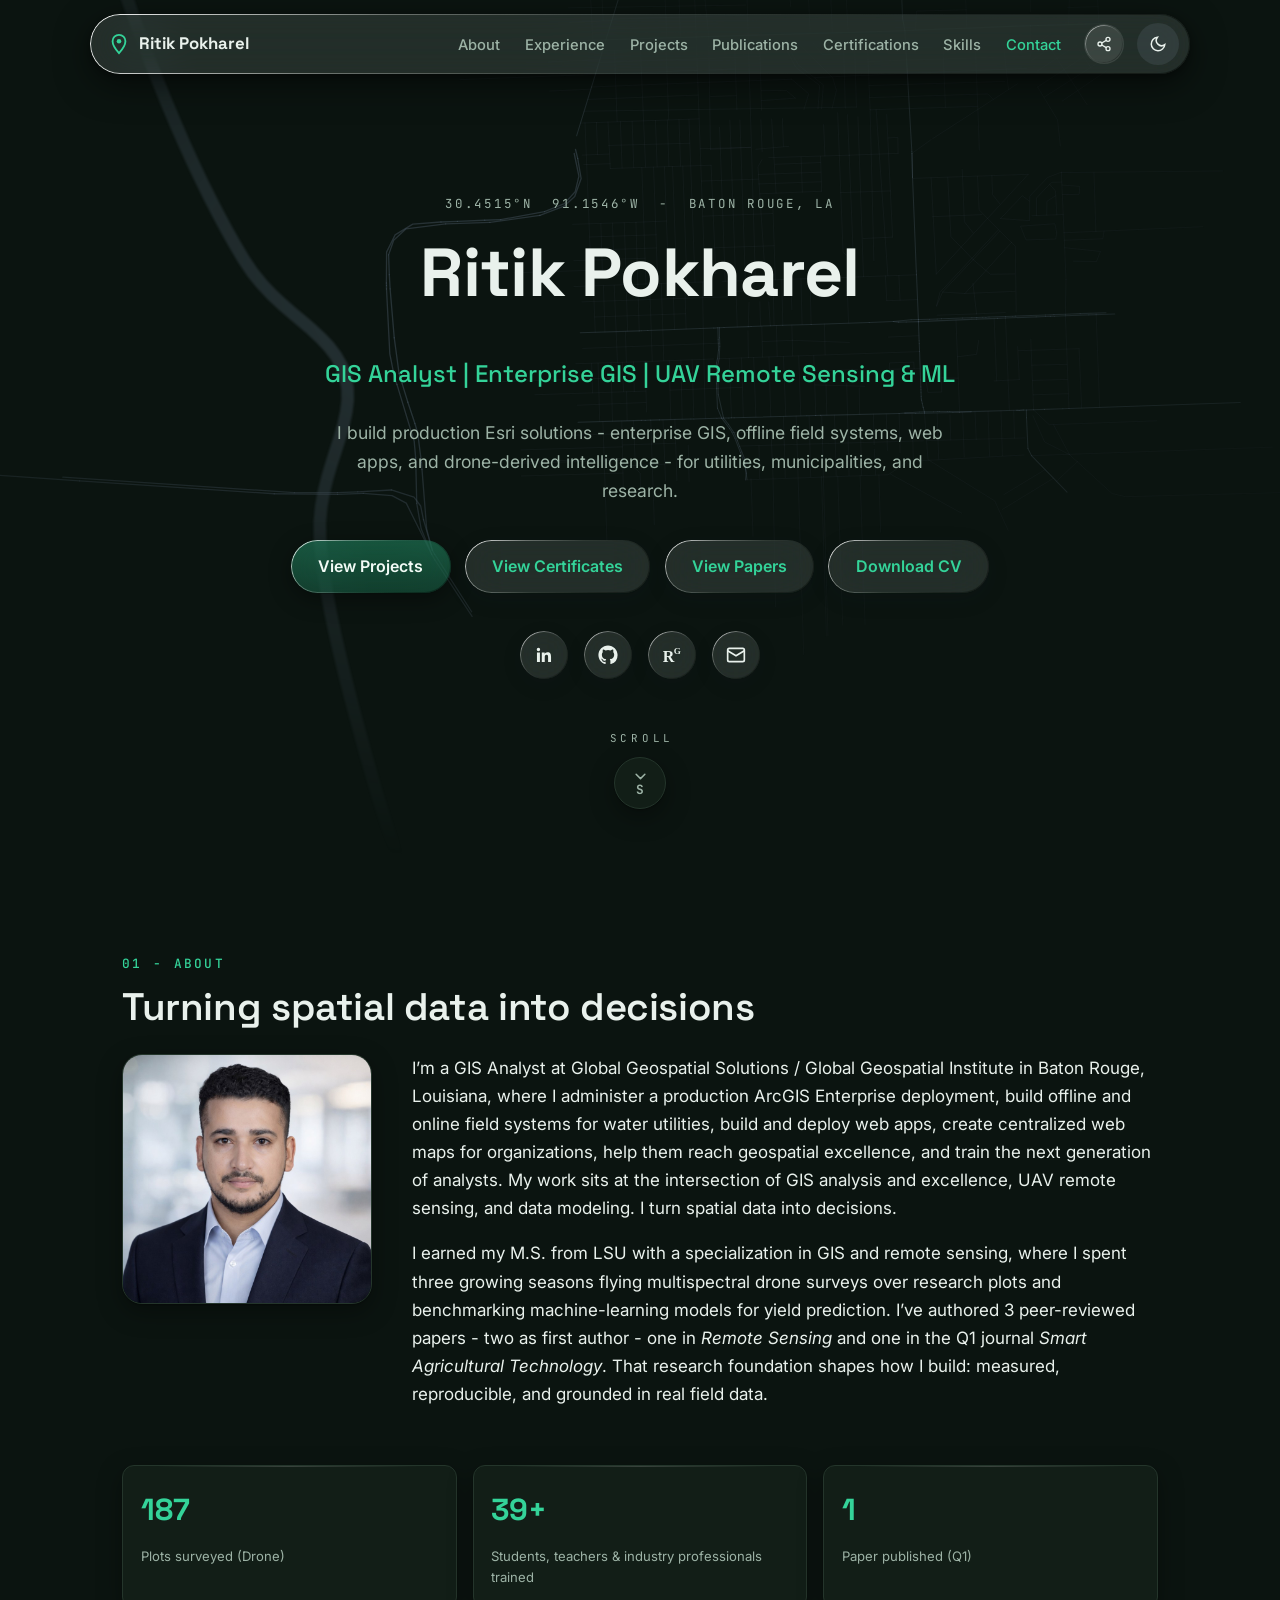
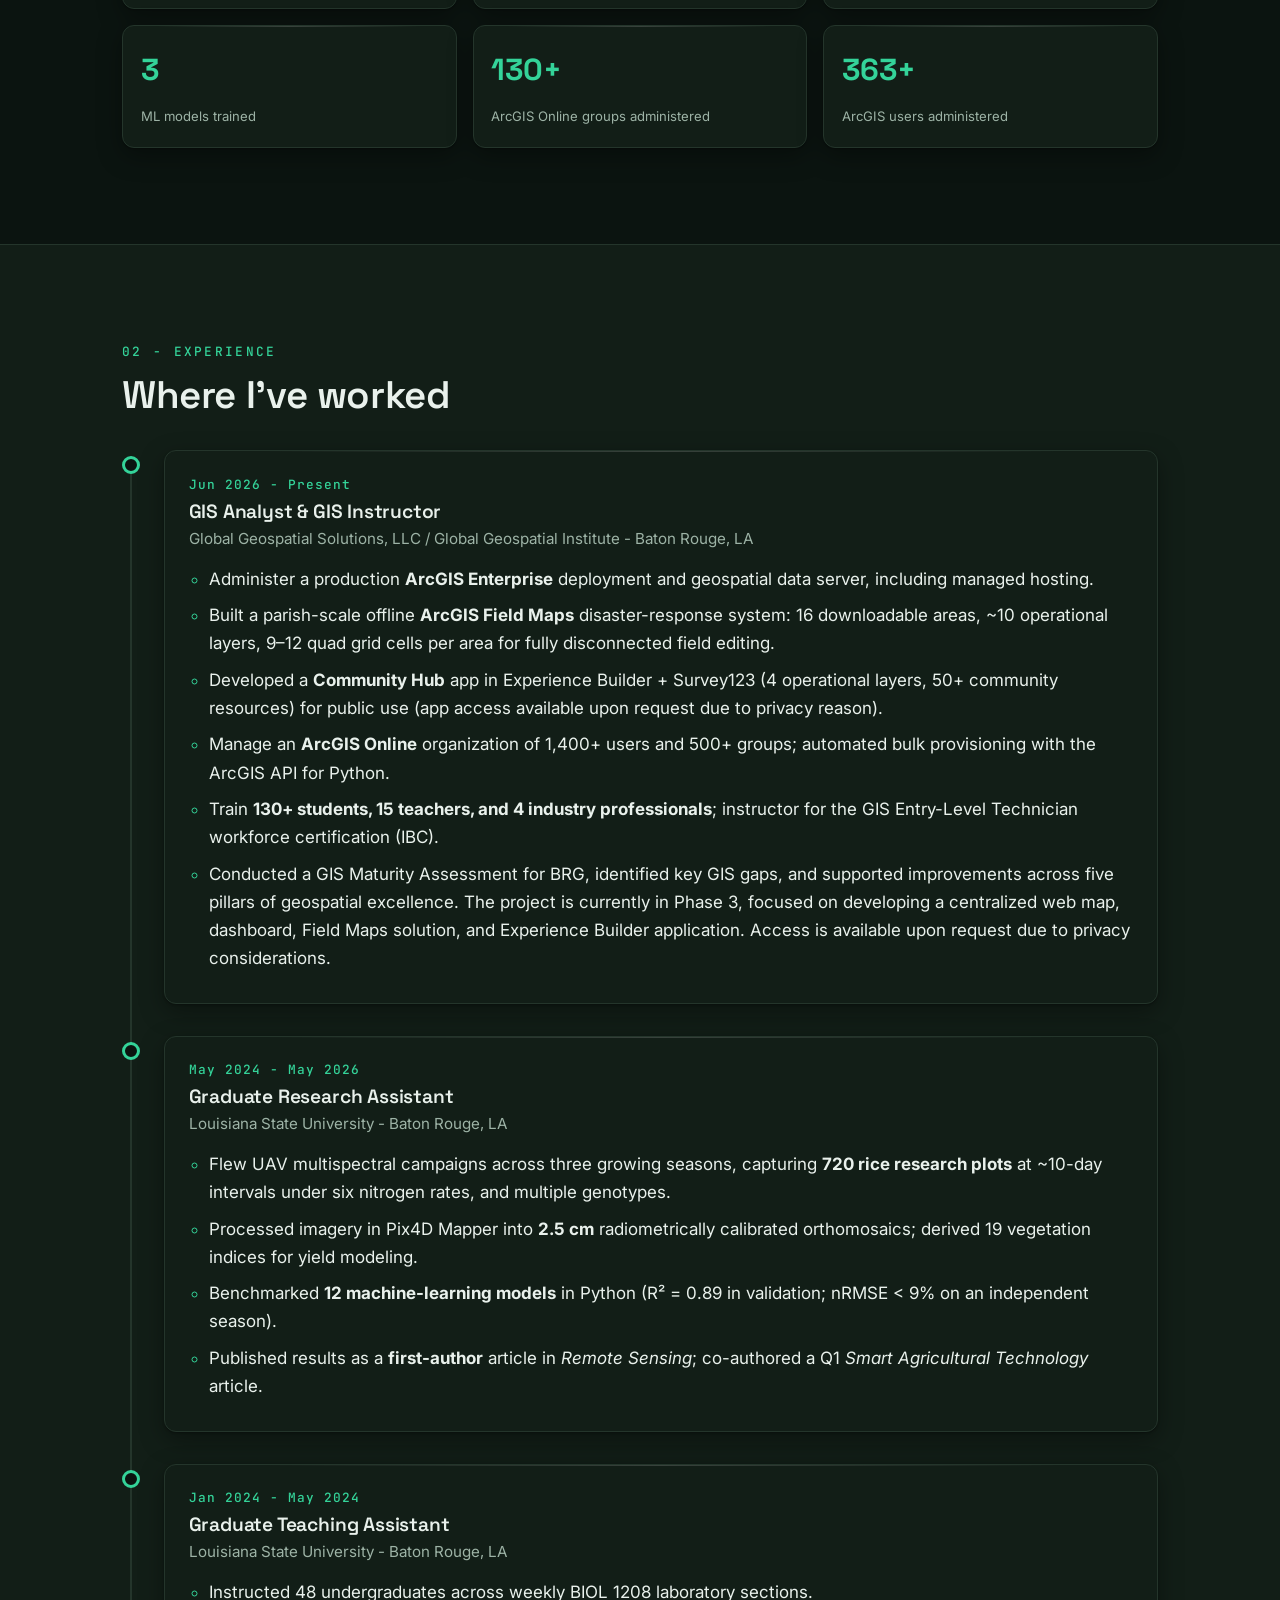
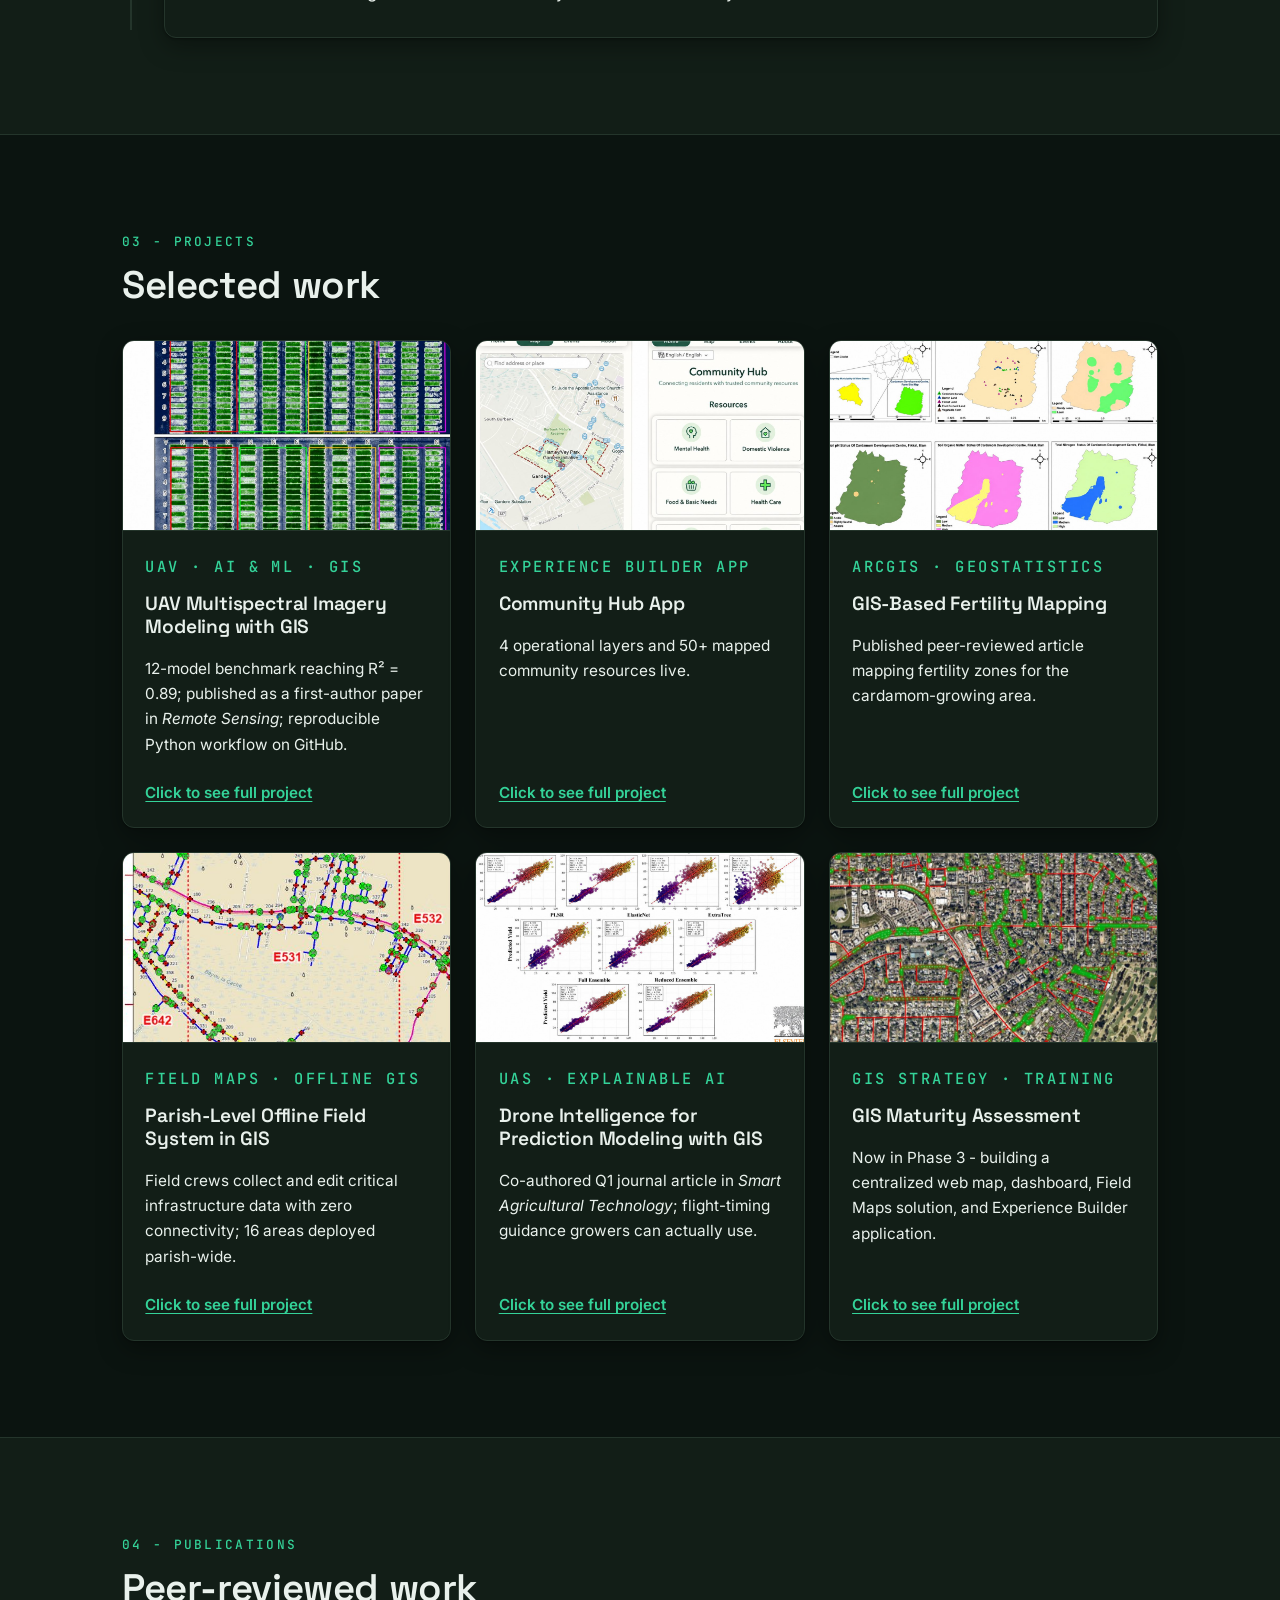
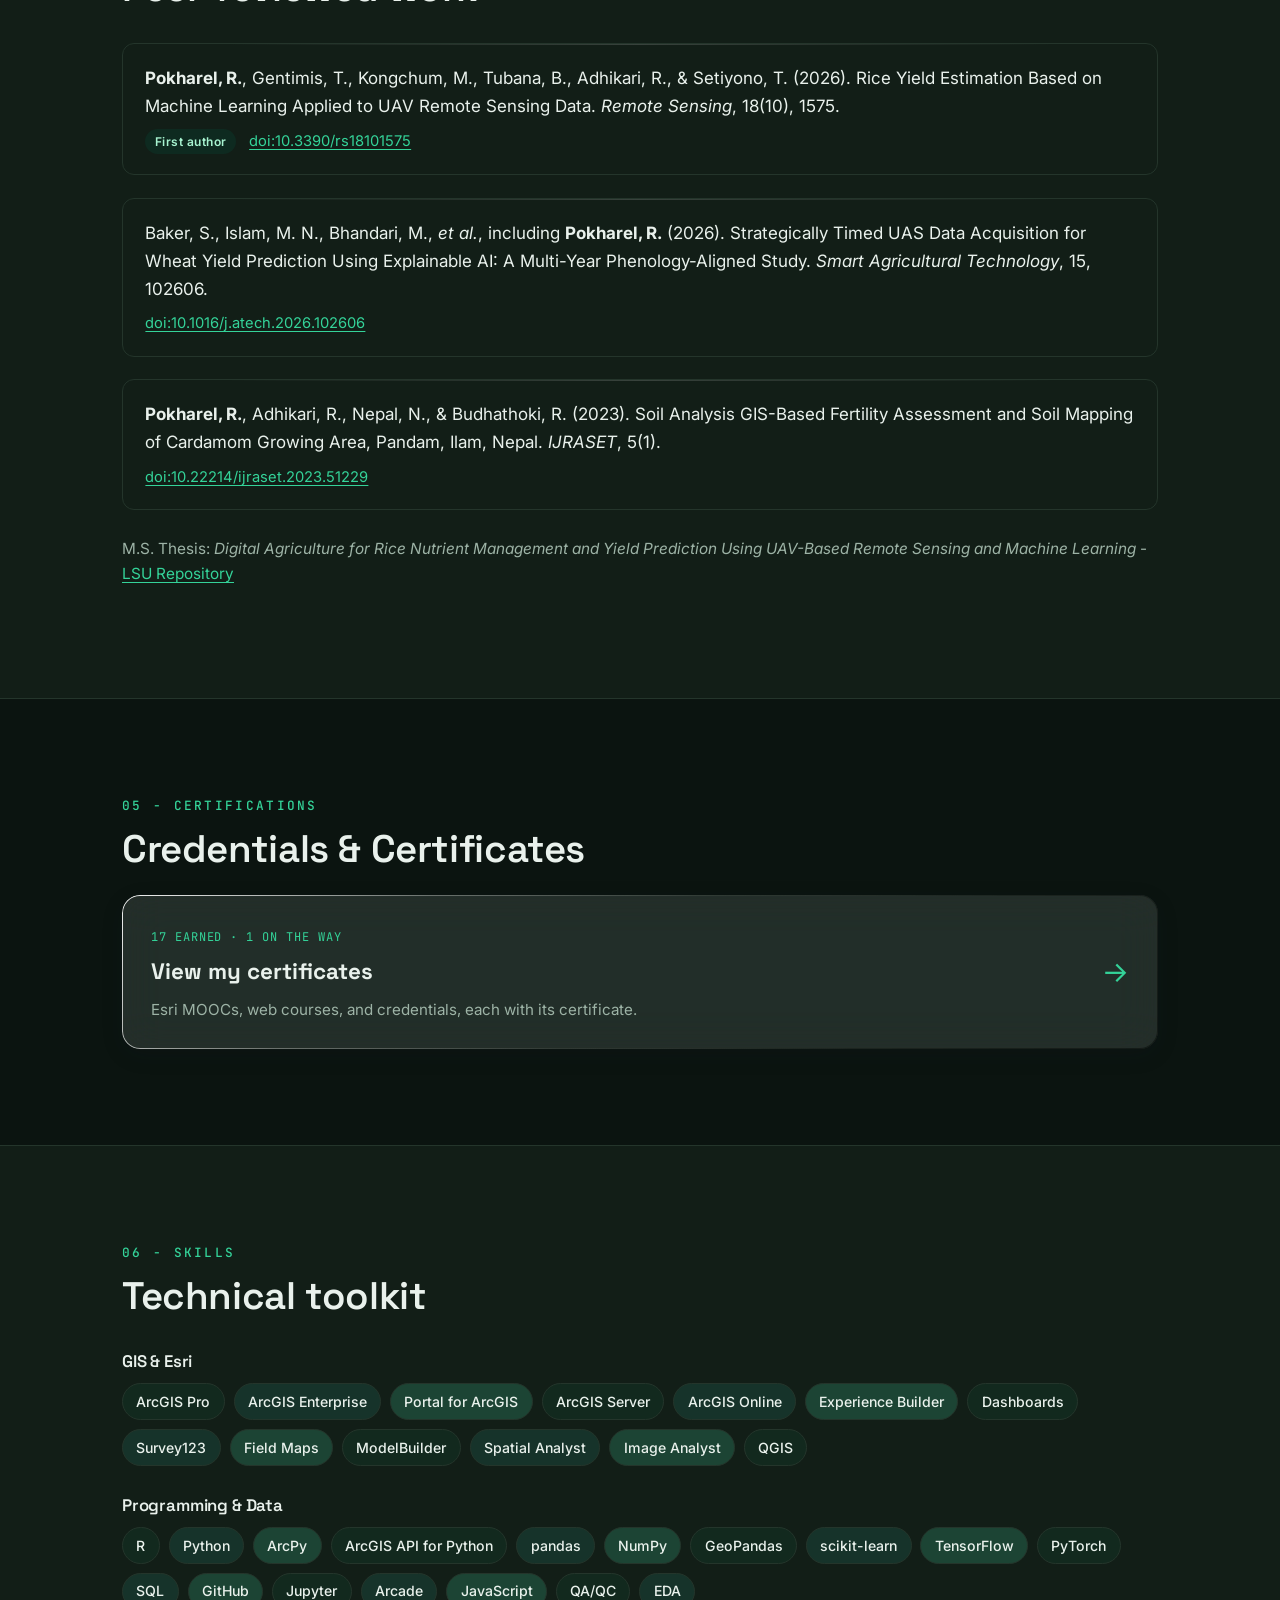
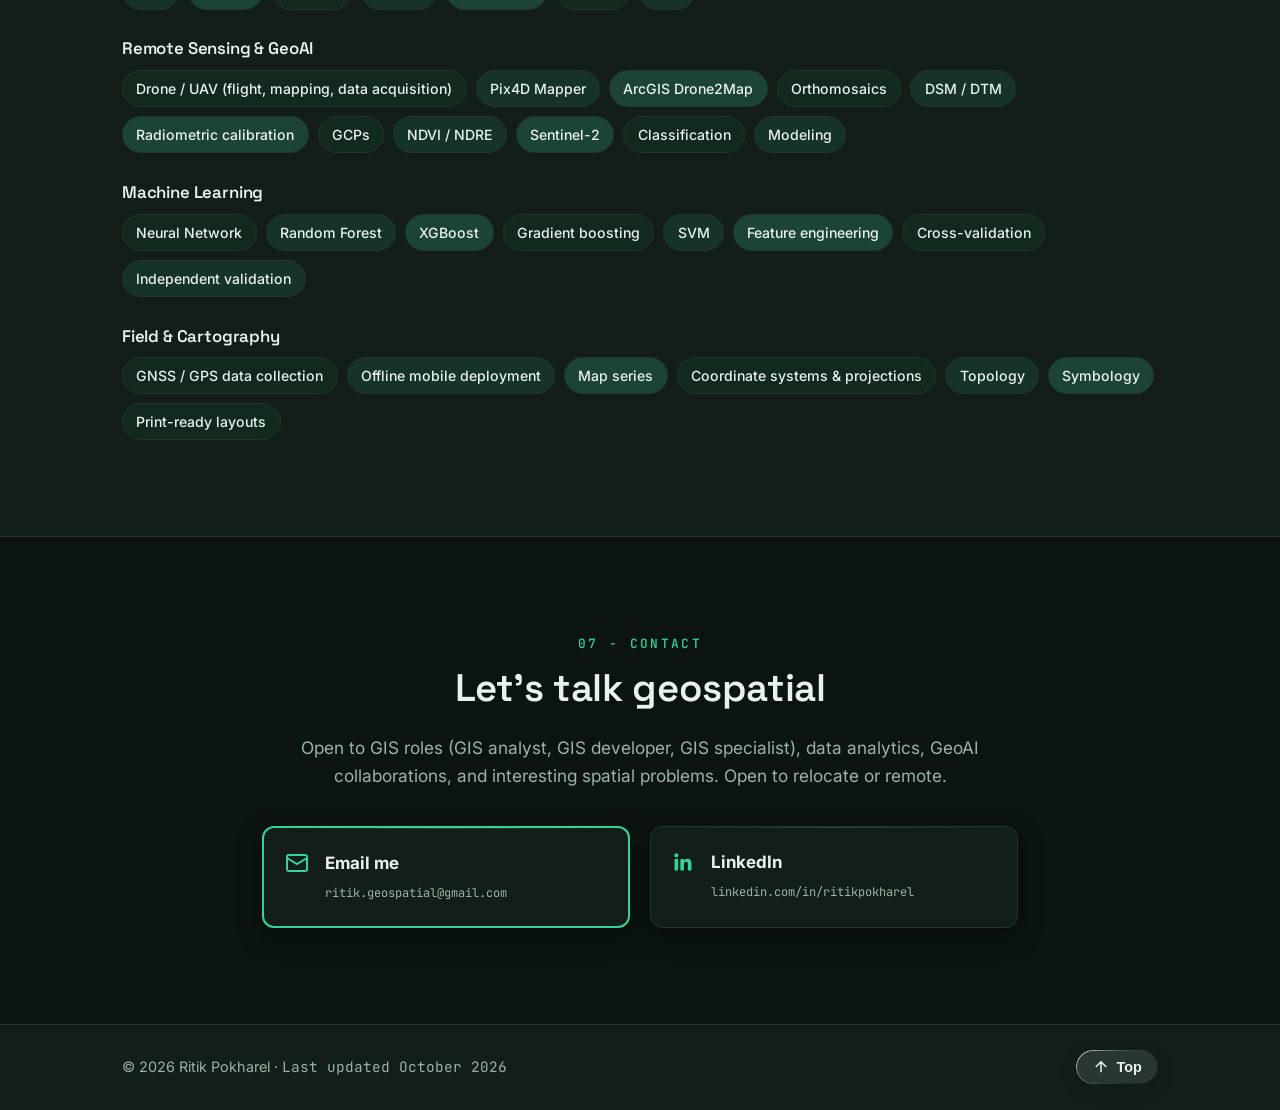
==== commit 686073af: "ResearchGate icon: proper R with superscript G mark (Oct 21)" ====
--- a/index.html
+++ b/index.html
@@ -675,7 +675,7 @@
             <svg width="20" height="20" viewBox="0 0 24 24" fill="currentColor" aria-hidden="true"><path d="M12 .5C5.65.5.5 5.65.5 12c0 5.08 3.29 9.39 7.86 10.91.58.11.79-.25.79-.55 0-.27-.01-1.17-.02-2.12-3.2.7-3.88-1.36-3.88-1.36-.52-1.33-1.28-1.68-1.28-1.68-1.04-.71.08-.7.08-.7 1.15.08 1.76 1.19 1.76 1.19 1.03 1.76 2.7 1.25 3.36.96.1-.75.4-1.25.72-1.54-2.55-.29-5.24-1.28-5.24-5.69 0-1.26.45-2.28 1.19-3.09-.12-.29-.52-1.46.11-3.05 0 0 .97-.31 3.18 1.18a11.1 11.1 0 0 1 5.8 0c2.2-1.49 3.17-1.18 3.17-1.18.63 1.59.23 2.76.11 3.05.74.81 1.19 1.83 1.19 3.09 0 4.42-2.7 5.39-5.27 5.68.41.35.77 1.05.77 2.12 0 1.53-.01 2.76-.01 3.14 0 .3.2.67.8.55A11.51 11.51 0 0 0 23.5 12C23.5 5.65 18.35.5 12 .5z"/></svg>
           </a>
           <a class="glass" href="https://www.researchgate.net/profile/Ritik-Pokharel" target="_blank" rel="noopener" data-label="ResearchGate" aria-label="ResearchGate profile">
-            <svg width="20" height="20" viewBox="0 0 24 24" fill="currentColor" aria-hidden="true"><text x="12" y="16.5" text-anchor="middle" font-size="10" font-weight="700" font-family="Arial, Helvetica, sans-serif">RG</text></svg>
+            <svg width="22" height="22" viewBox="0 0 24 24" fill="currentColor" aria-hidden="true"><text x="2" y="19.2" font-size="17.5" font-weight="700" font-family="Georgia, 'Times New Roman', serif">R</text><text x="13.9" y="10.8" font-size="10" font-weight="700" font-family="Georgia, 'Times New Roman', serif">G</text></svg>
           </a>
           <a class="glass" href="mailto:ritik.geospatial@gmail.com" data-label="Email" aria-label="Email Ritik Pokharel">
             <svg width="20" height="20" viewBox="0 0 24 24" fill="none" stroke="currentColor" stroke-width="2" aria-hidden="true"><rect x="2" y="4" width="20" height="16" rx="2"/><path d="m22 7-10 6L2 7"/></svg>
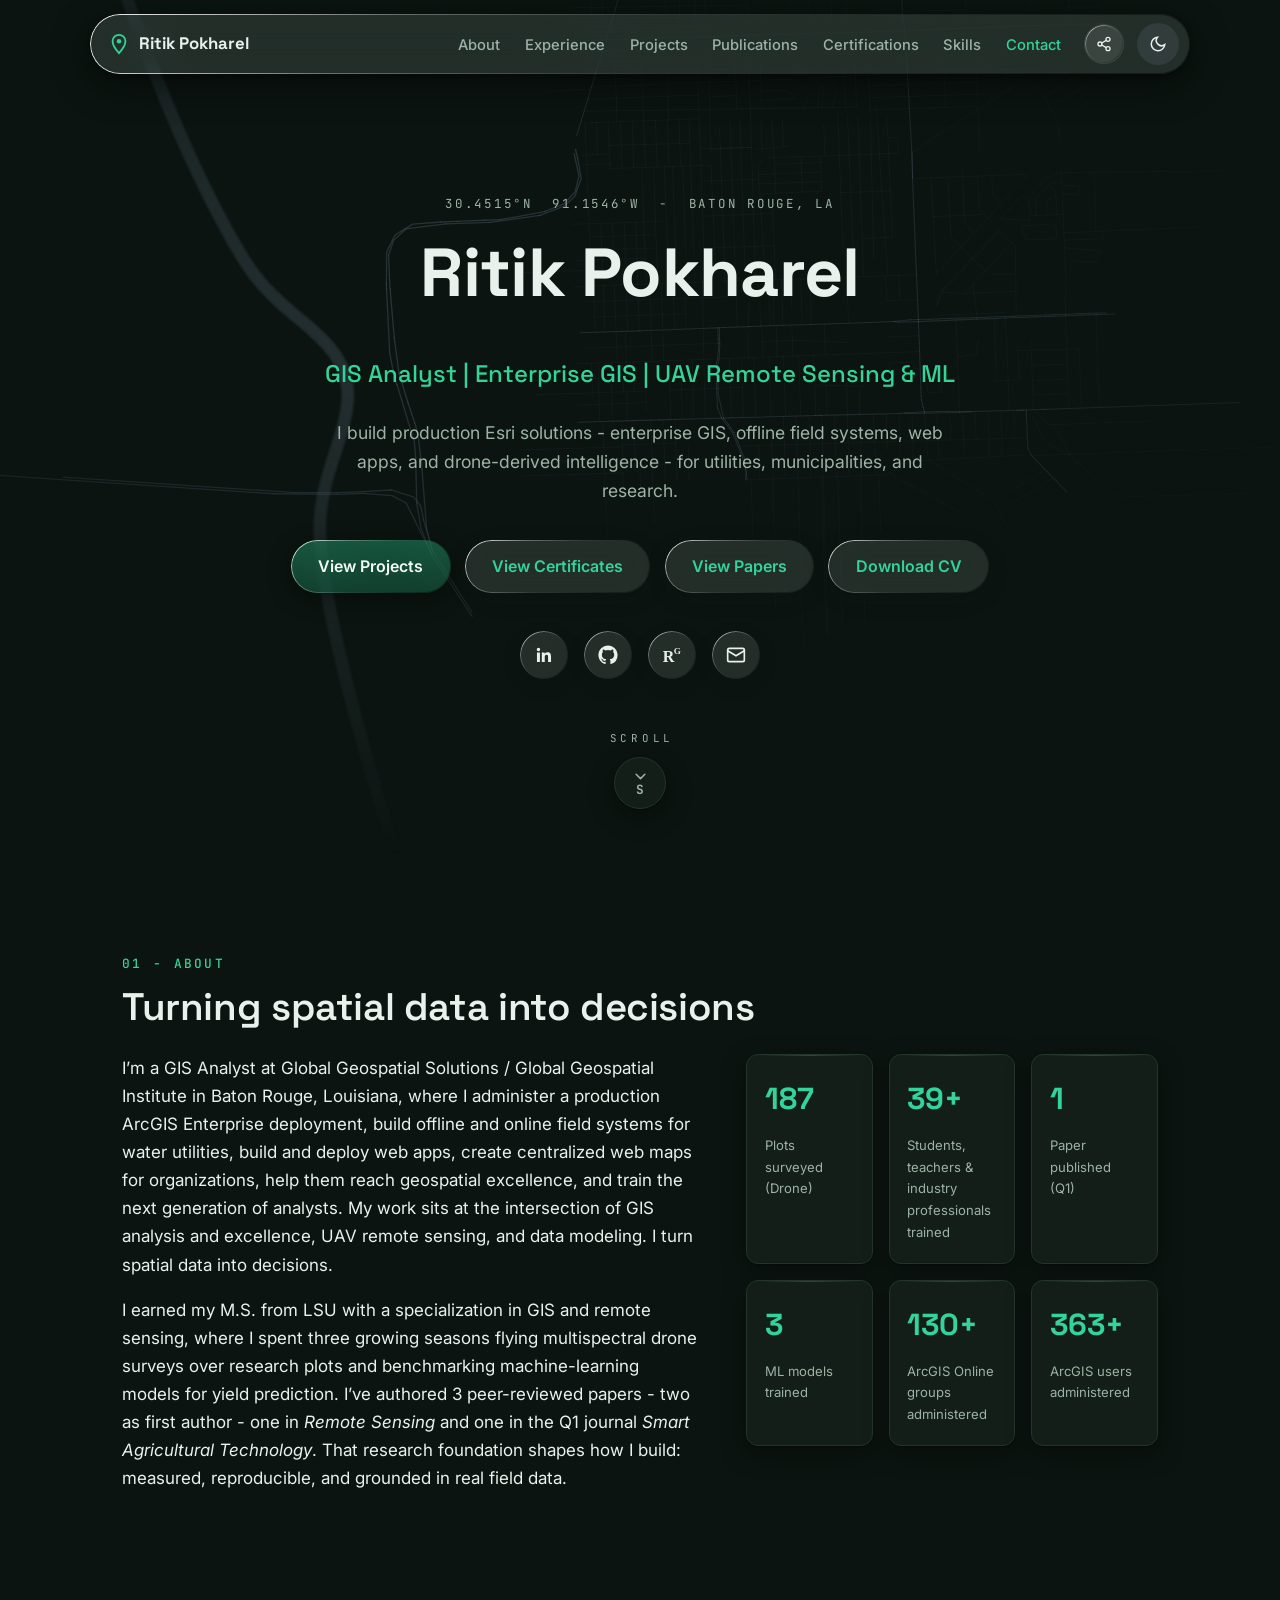
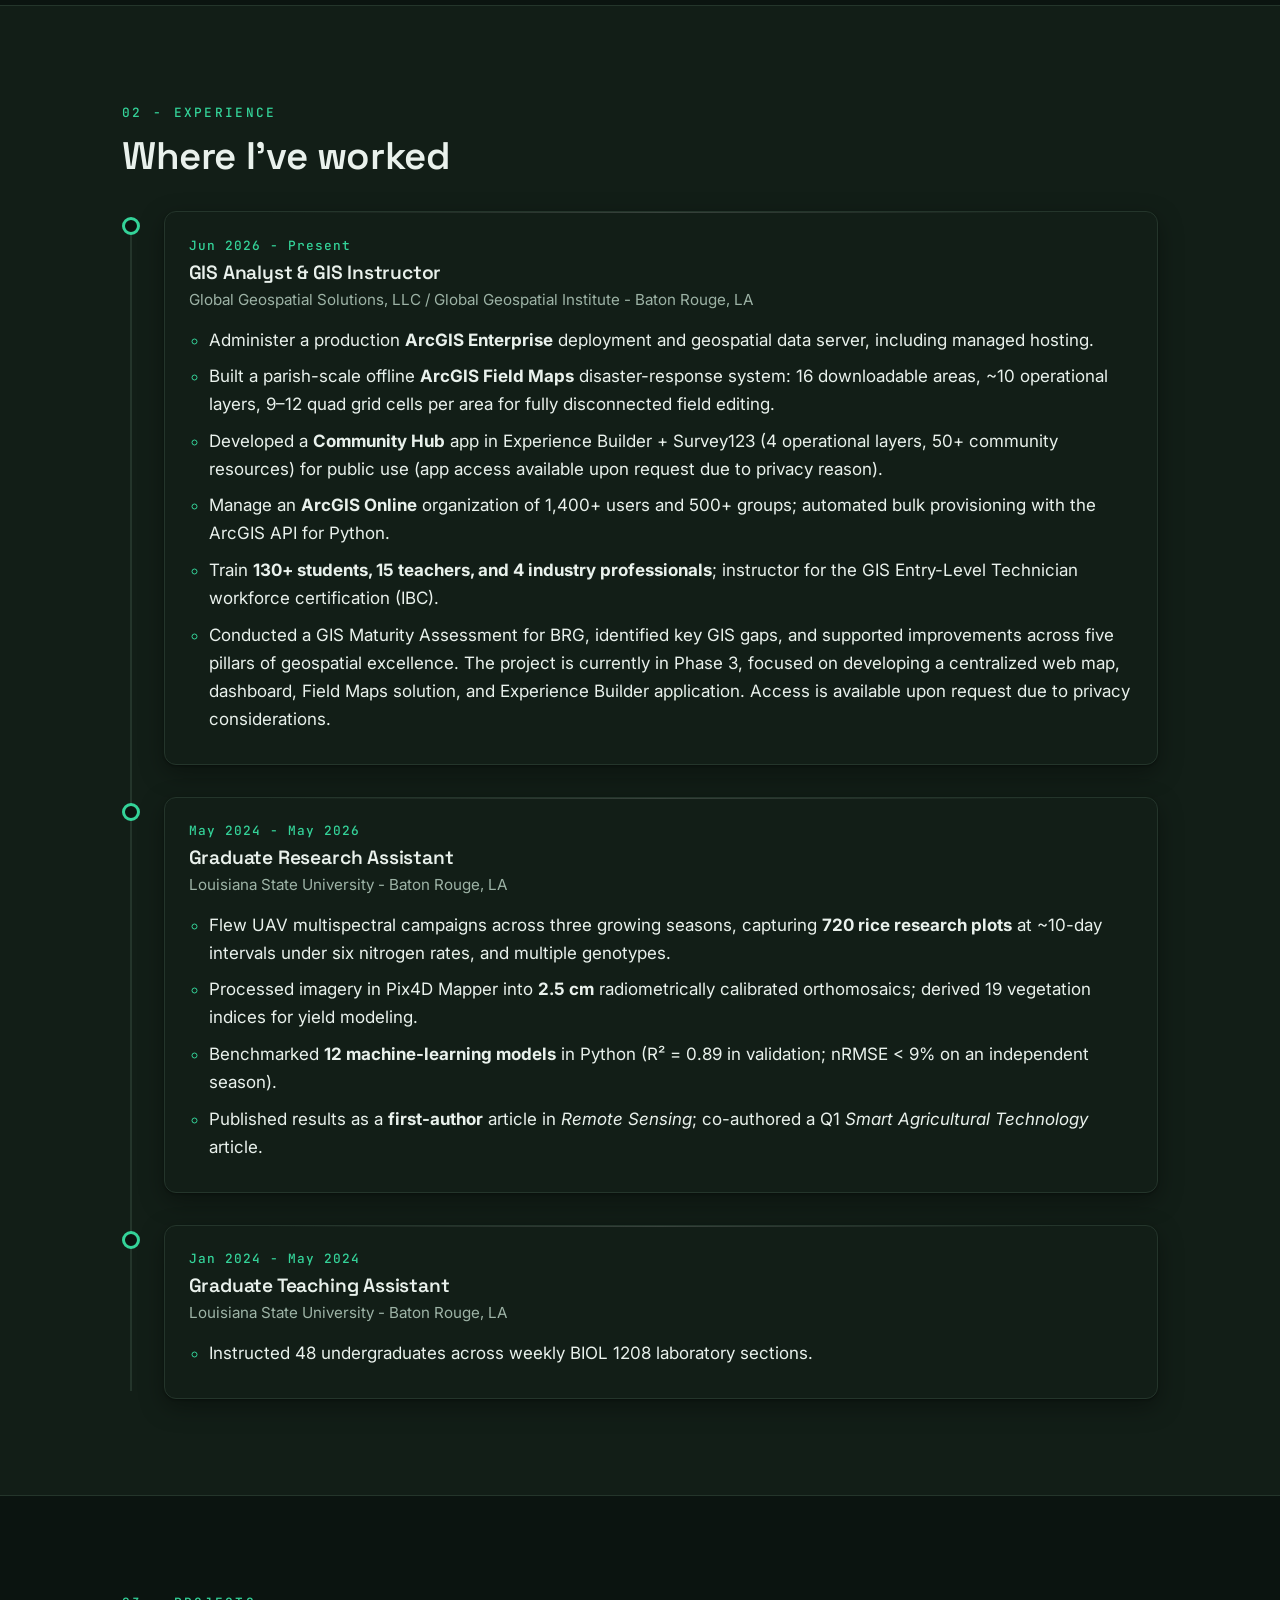
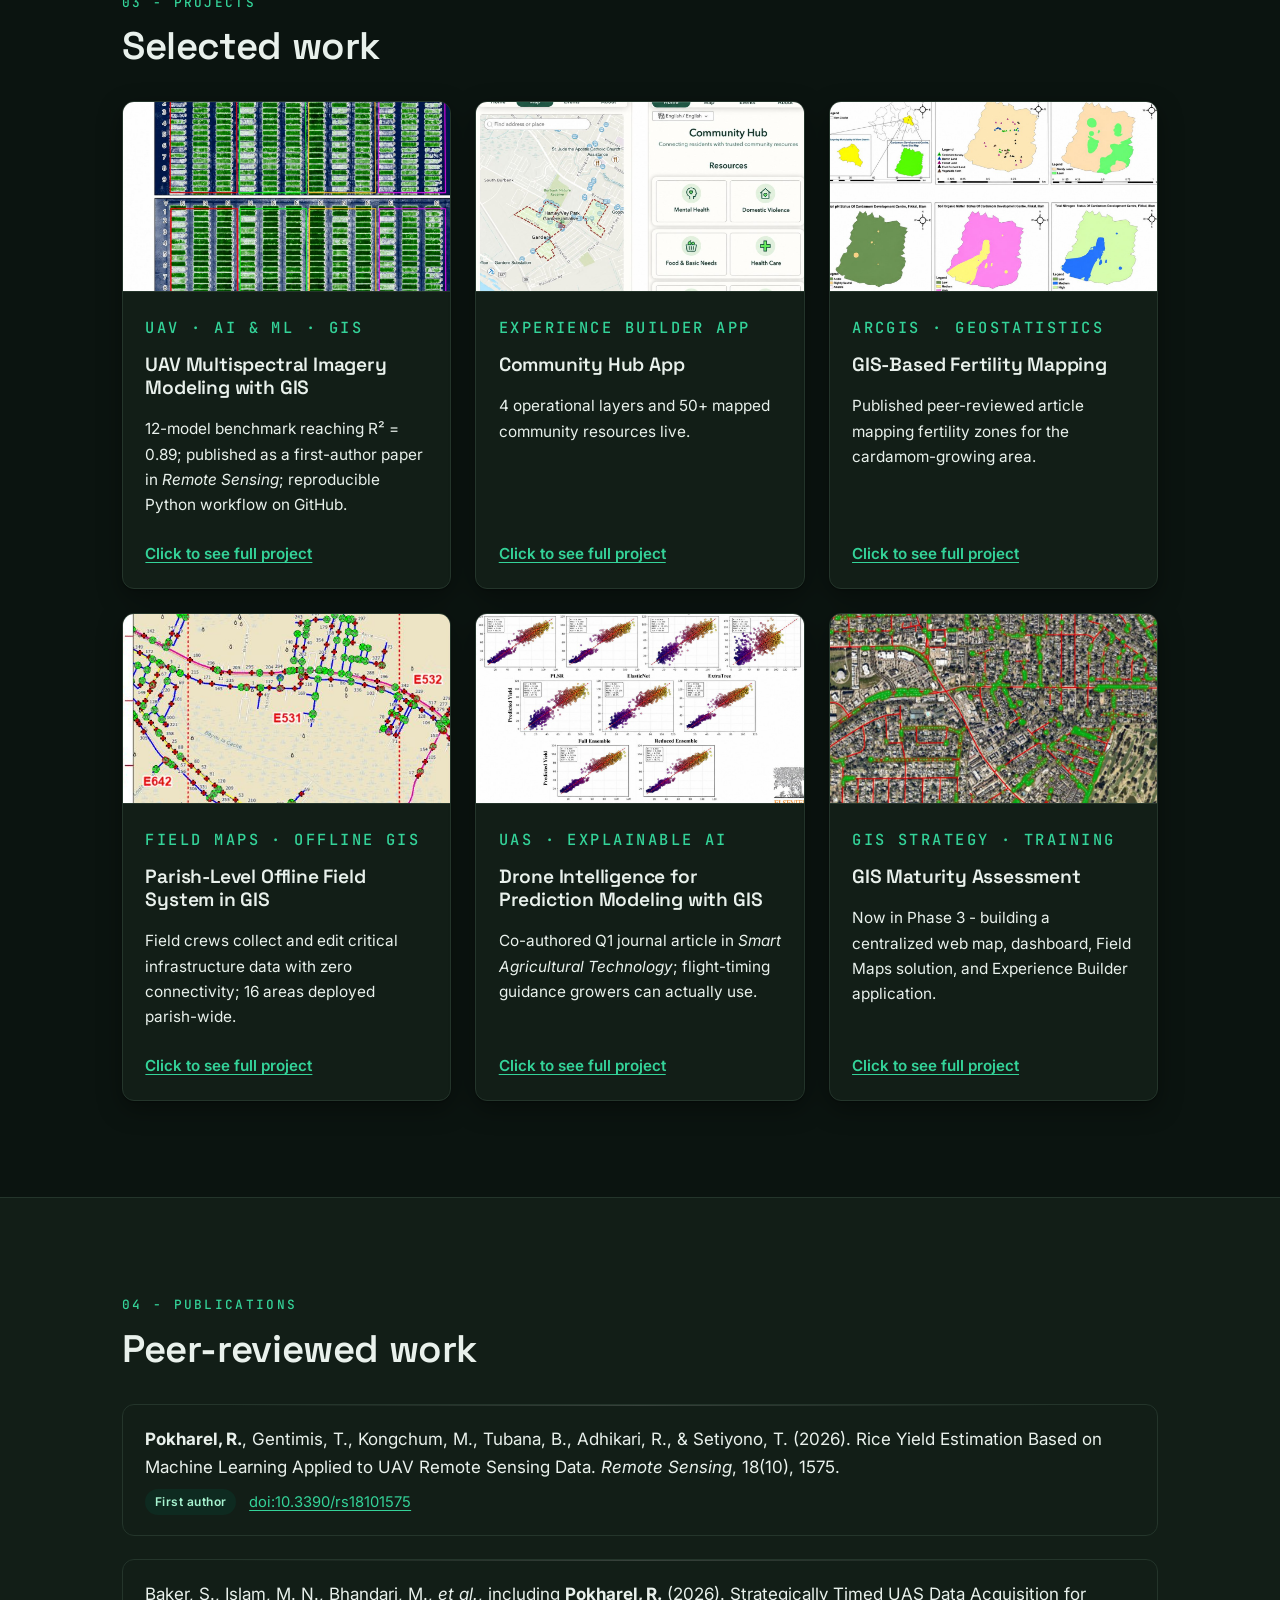
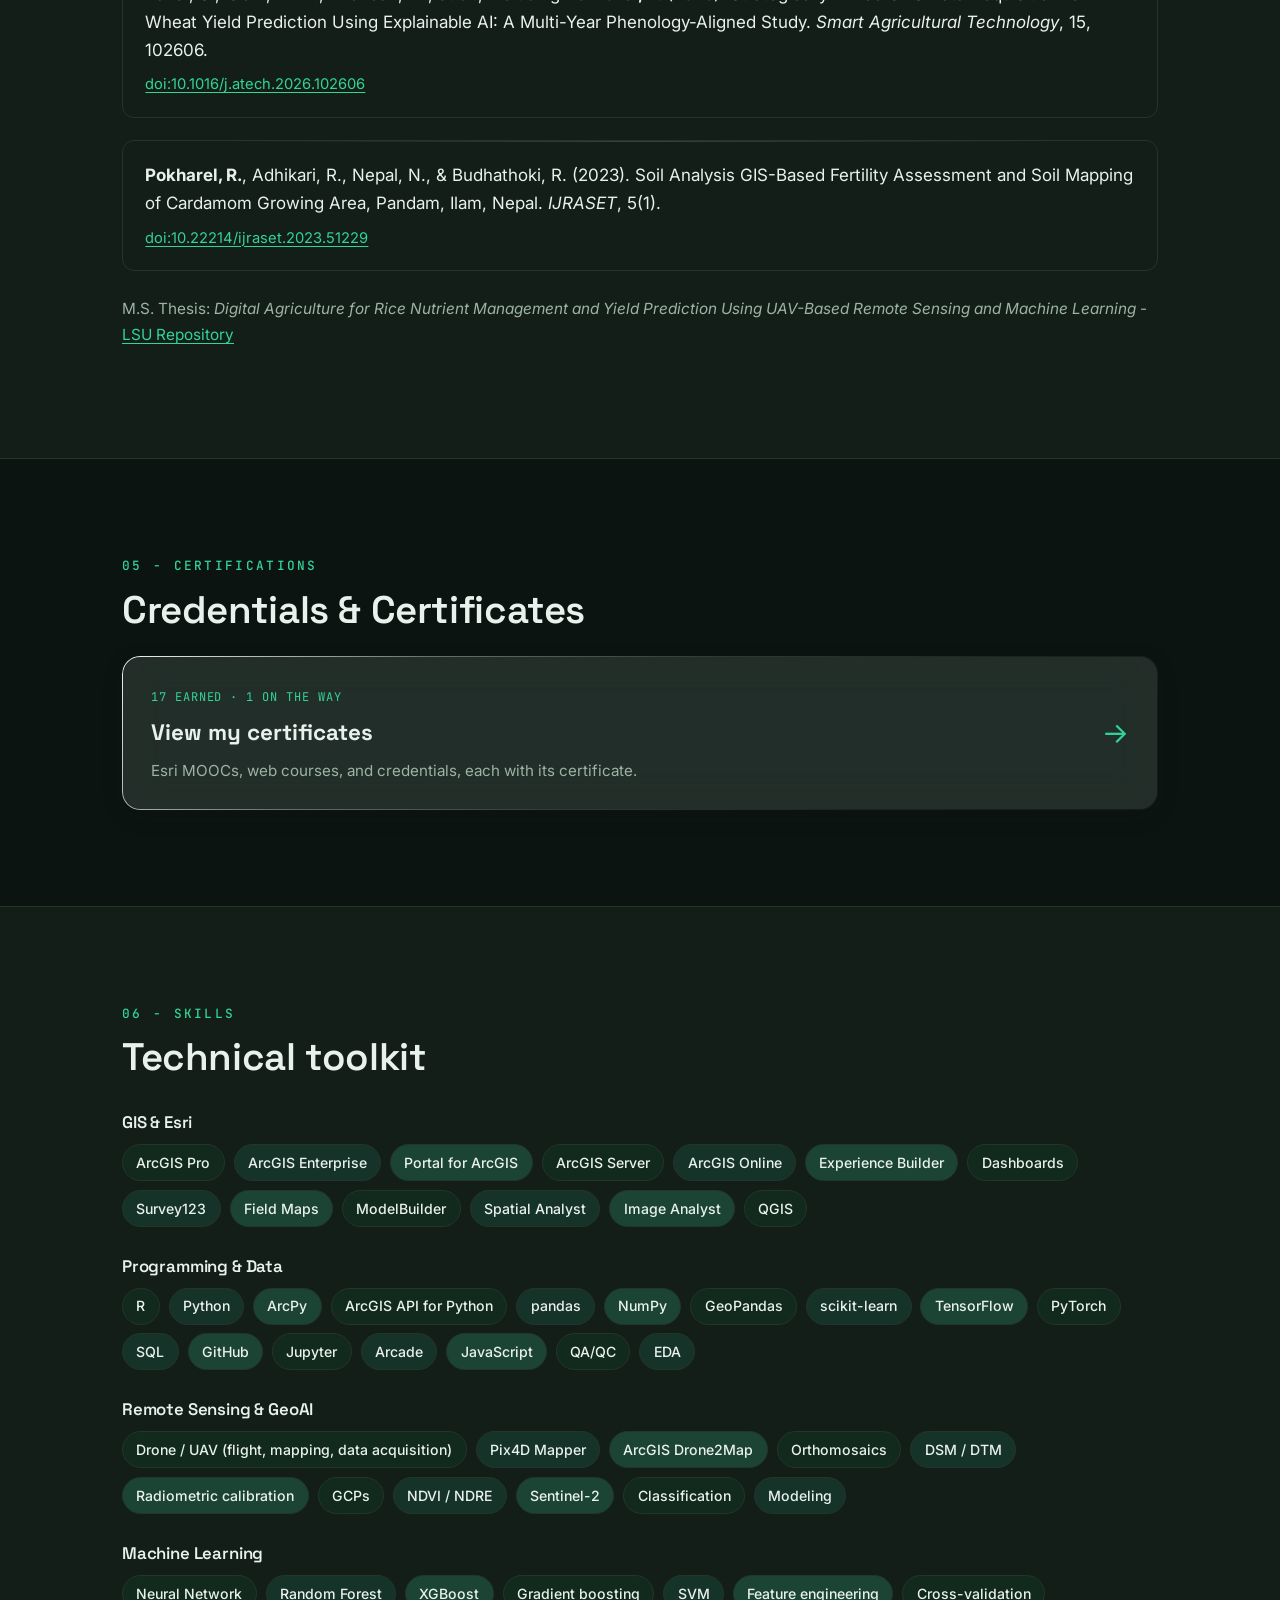
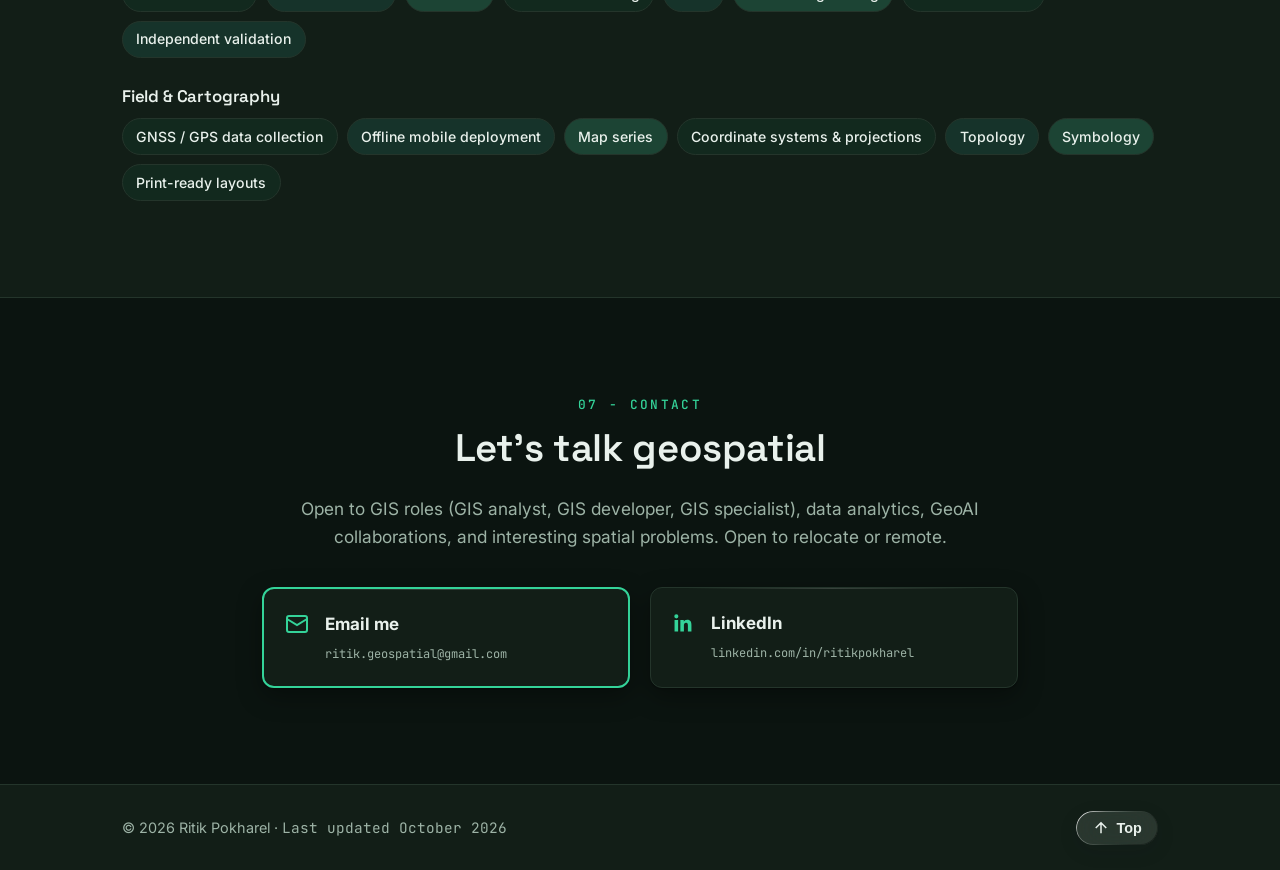
==== commit b332ca9f: "About: remove headshot, restore text-left / stats-right desktop layout (Oct 21)" ====
--- a/index.html
+++ b/index.html
@@ -697,9 +697,6 @@
         <p class="section-kicker mono">01 - ABOUT</p>
         <h2 id="about-title">Turning spatial data into decisions</h2>
         <div class="about-grid">
-          <figure class="about-photo">
-            <img src="assets/img/headshot.jpg" alt="Portrait of Ritik Pokharel" width="800" height="800" loading="eager" fetchpriority="high">
-          </figure>
           <div class="about-copy">
             <p>I&rsquo;m a GIS Analyst at Global Geospatial Solutions / Global Geospatial Institute in Baton Rouge, Louisiana, where I administer a production ArcGIS Enterprise deployment, build offline and online field systems for water utilities, build and deploy web apps, create centralized web maps for organizations, help them reach geospatial excellence, and train the next generation of analysts. My work sits at the intersection of GIS analysis and excellence, UAV remote sensing, and data modeling. I turn spatial data into decisions.</p>
             <p>I earned my M.S. from LSU with a specialization in GIS and remote sensing, where I spent three growing seasons flying multispectral drone surveys over research plots and benchmarking machine-learning models for yield prediction. I&rsquo;ve authored 3 peer-reviewed papers - two as first author - one in <em>Remote Sensing</em> and one in the Q1 journal <em>Smart Agricultural Technology</em>. That research foundation shapes how I build: measured, reproducible, and grounded in real field data.</p>
--- a/assets/css/style.css
+++ b/assets/css/style.css
@@ -302,10 +302,7 @@
 [data-tip].tip-show::after { opacity: 1; transform: translateX(-50%) translateY(0); }
 
 /* About */
-.about-grid { display: grid; grid-template-columns: 250px 1fr; gap: 2.5rem; align-items: start; margin-top: 1.5rem; }
-.about-photo { margin: 0; }
-.about-photo img { width: 100%; height: auto; aspect-ratio: 1 / 1; object-fit: cover; display: block; border-radius: 20px; border: 1px solid var(--line); box-shadow: var(--shadow); }
-.stats { grid-column: 1 / -1; }
+.about-grid { display: grid; grid-template-columns: 1.4fr 1fr; gap: 3rem; align-items: start; margin-top: 1.5rem; }
 .stats { display: grid; grid-template-columns: repeat(3, 1fr); gap: 1rem; margin: 0; }
 .stat {
   background: var(--surface); border: 1px solid var(--line); border-radius: var(--radius);
@@ -485,7 +482,6 @@
 @media (max-width: 900px) {
   .cards { grid-template-columns: 1fr; max-width: 560px; margin-left: auto; margin-right: auto; }
   .about-grid { grid-template-columns: 1fr; gap: 2rem; }
-  .about-photo { display: none; }
   .stats { grid-template-columns: 1fr 1fr; }
   .gallery { grid-template-columns: 1fr; }
   .contact-cards { grid-template-columns: 1fr; max-width: 480px; margin-left: auto; margin-right: auto; }
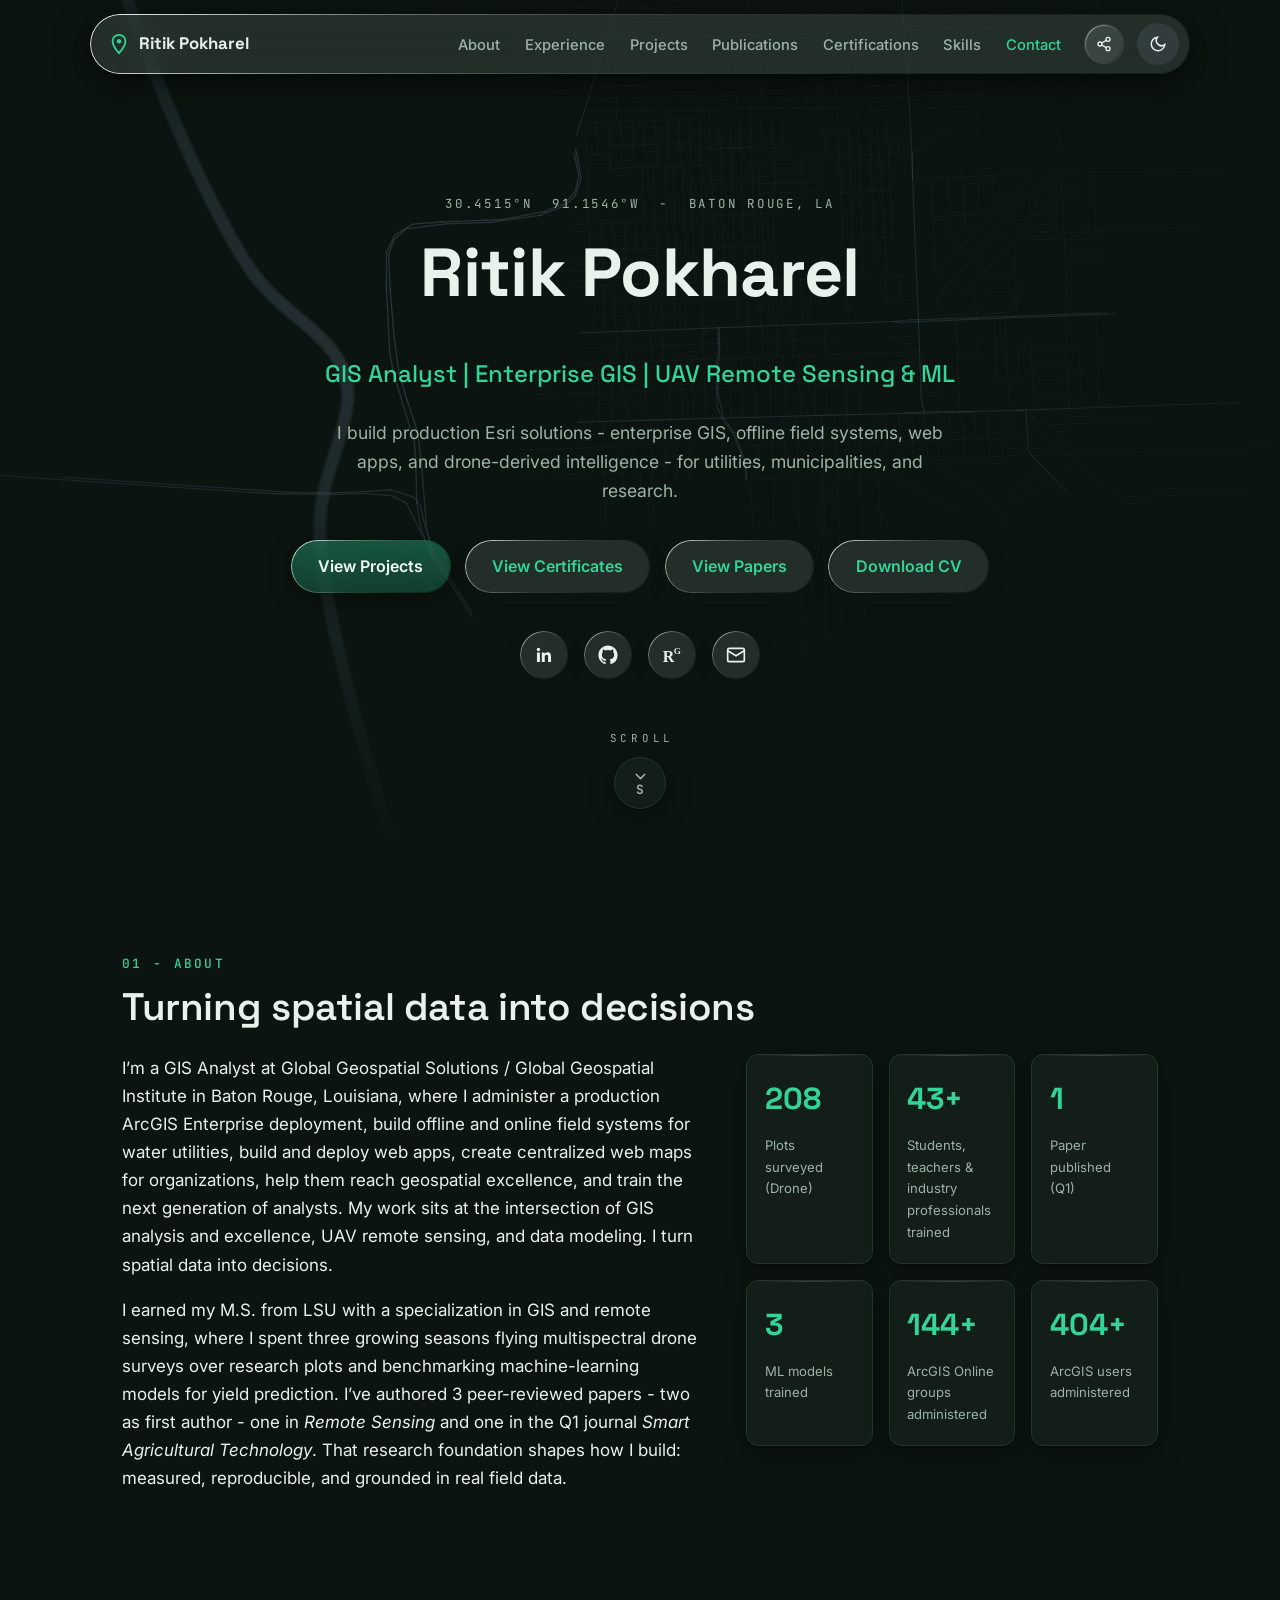
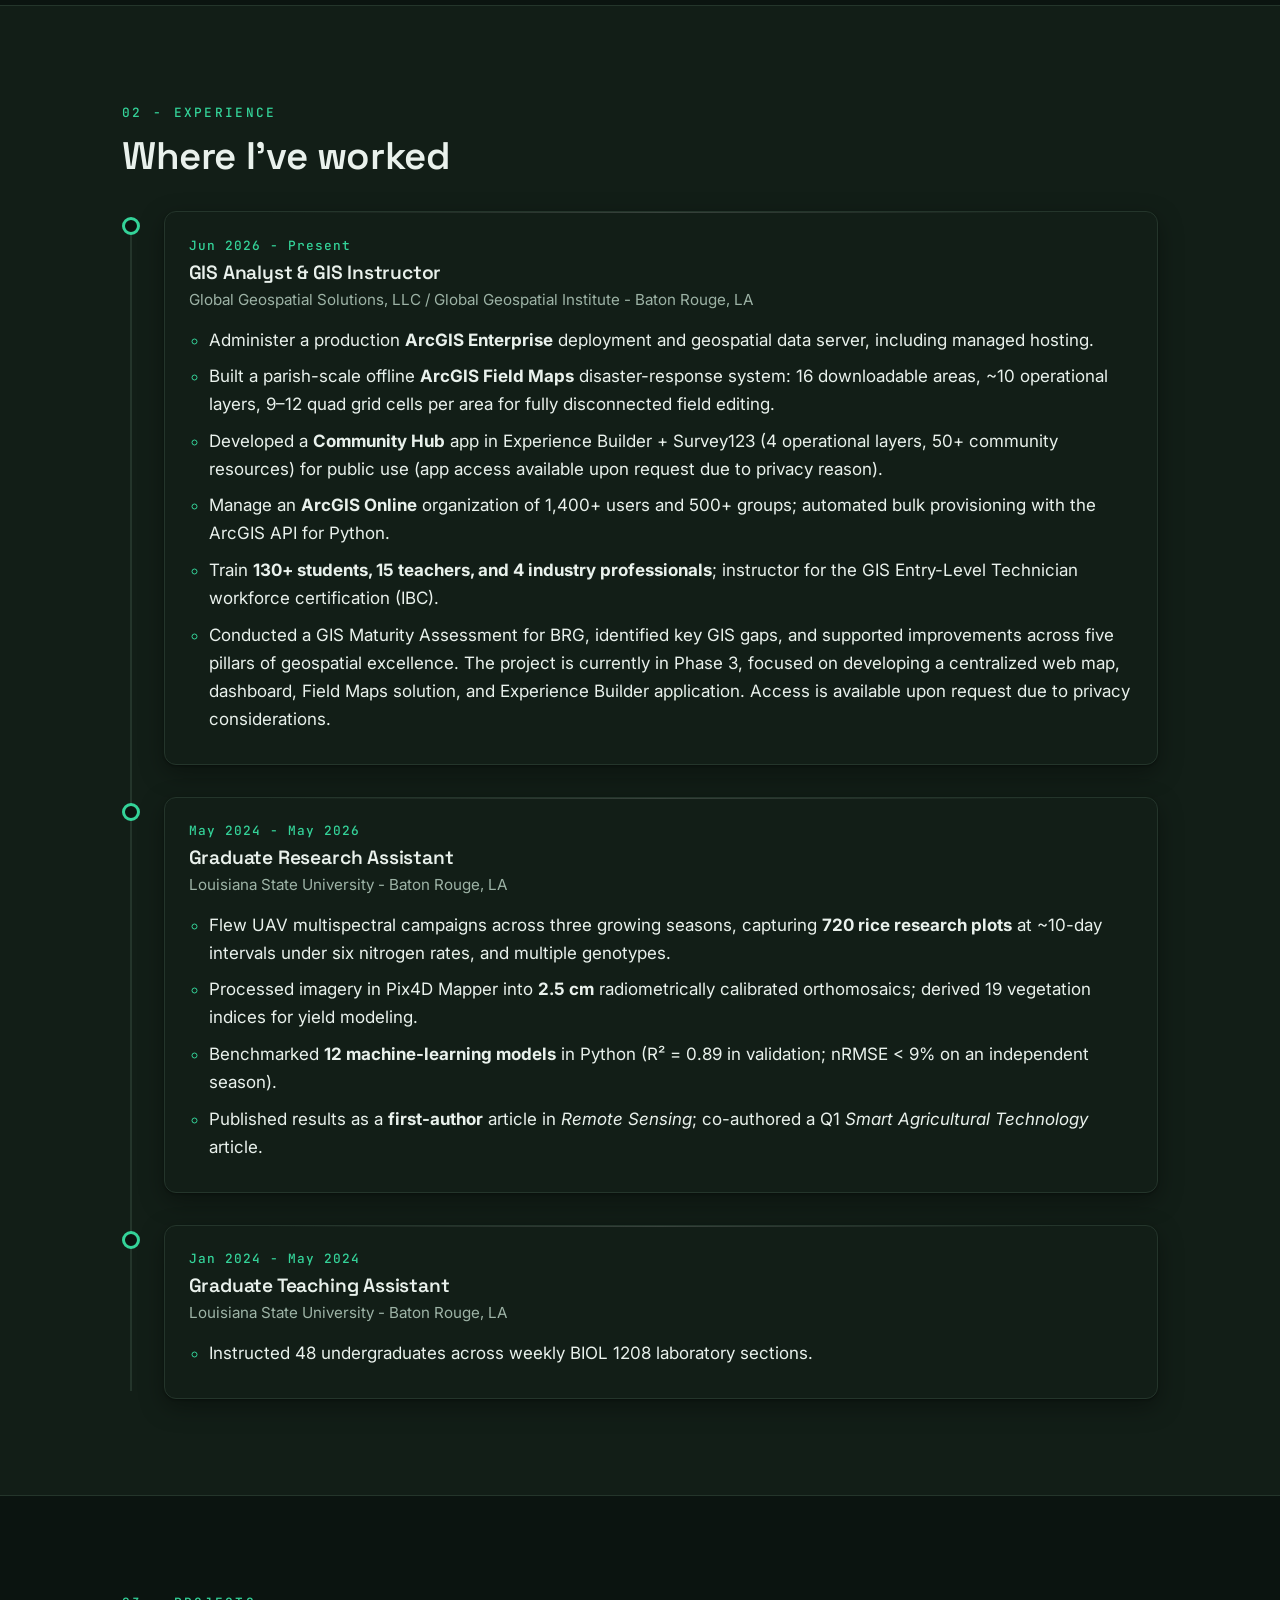
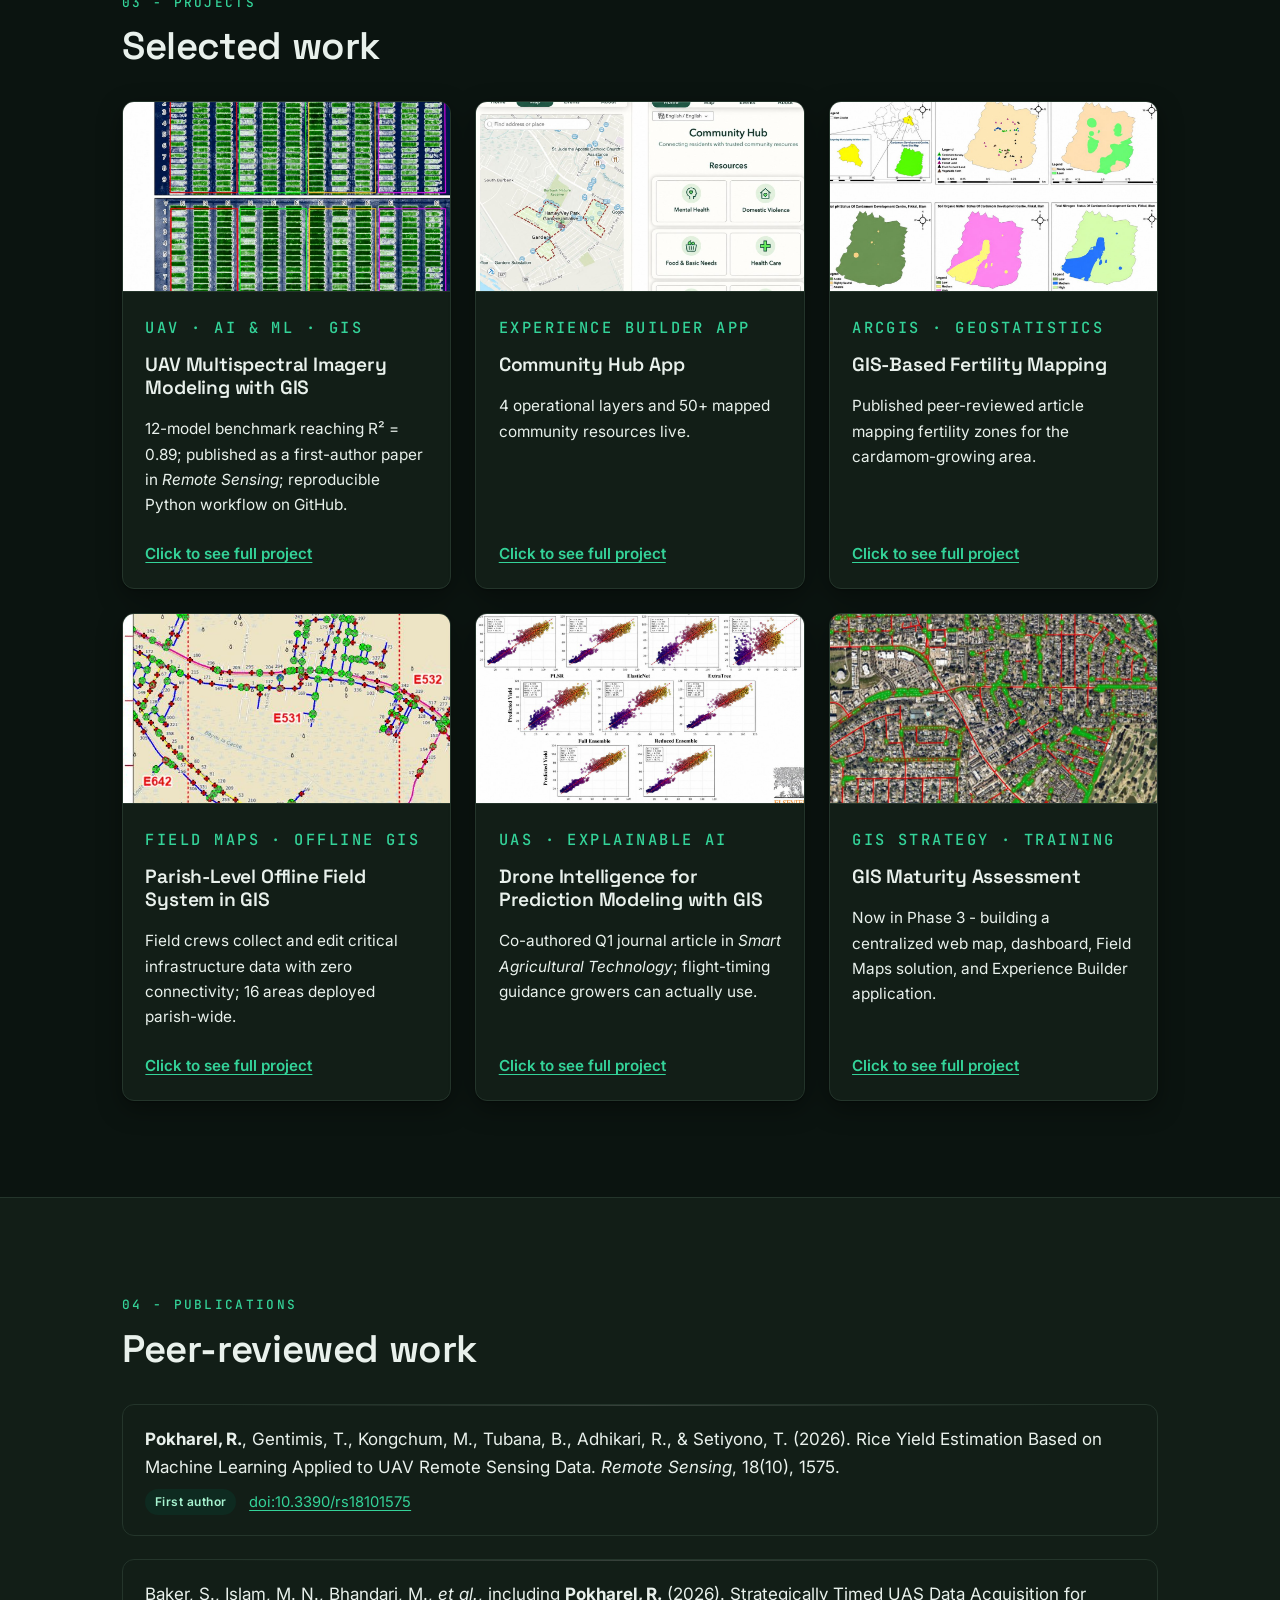
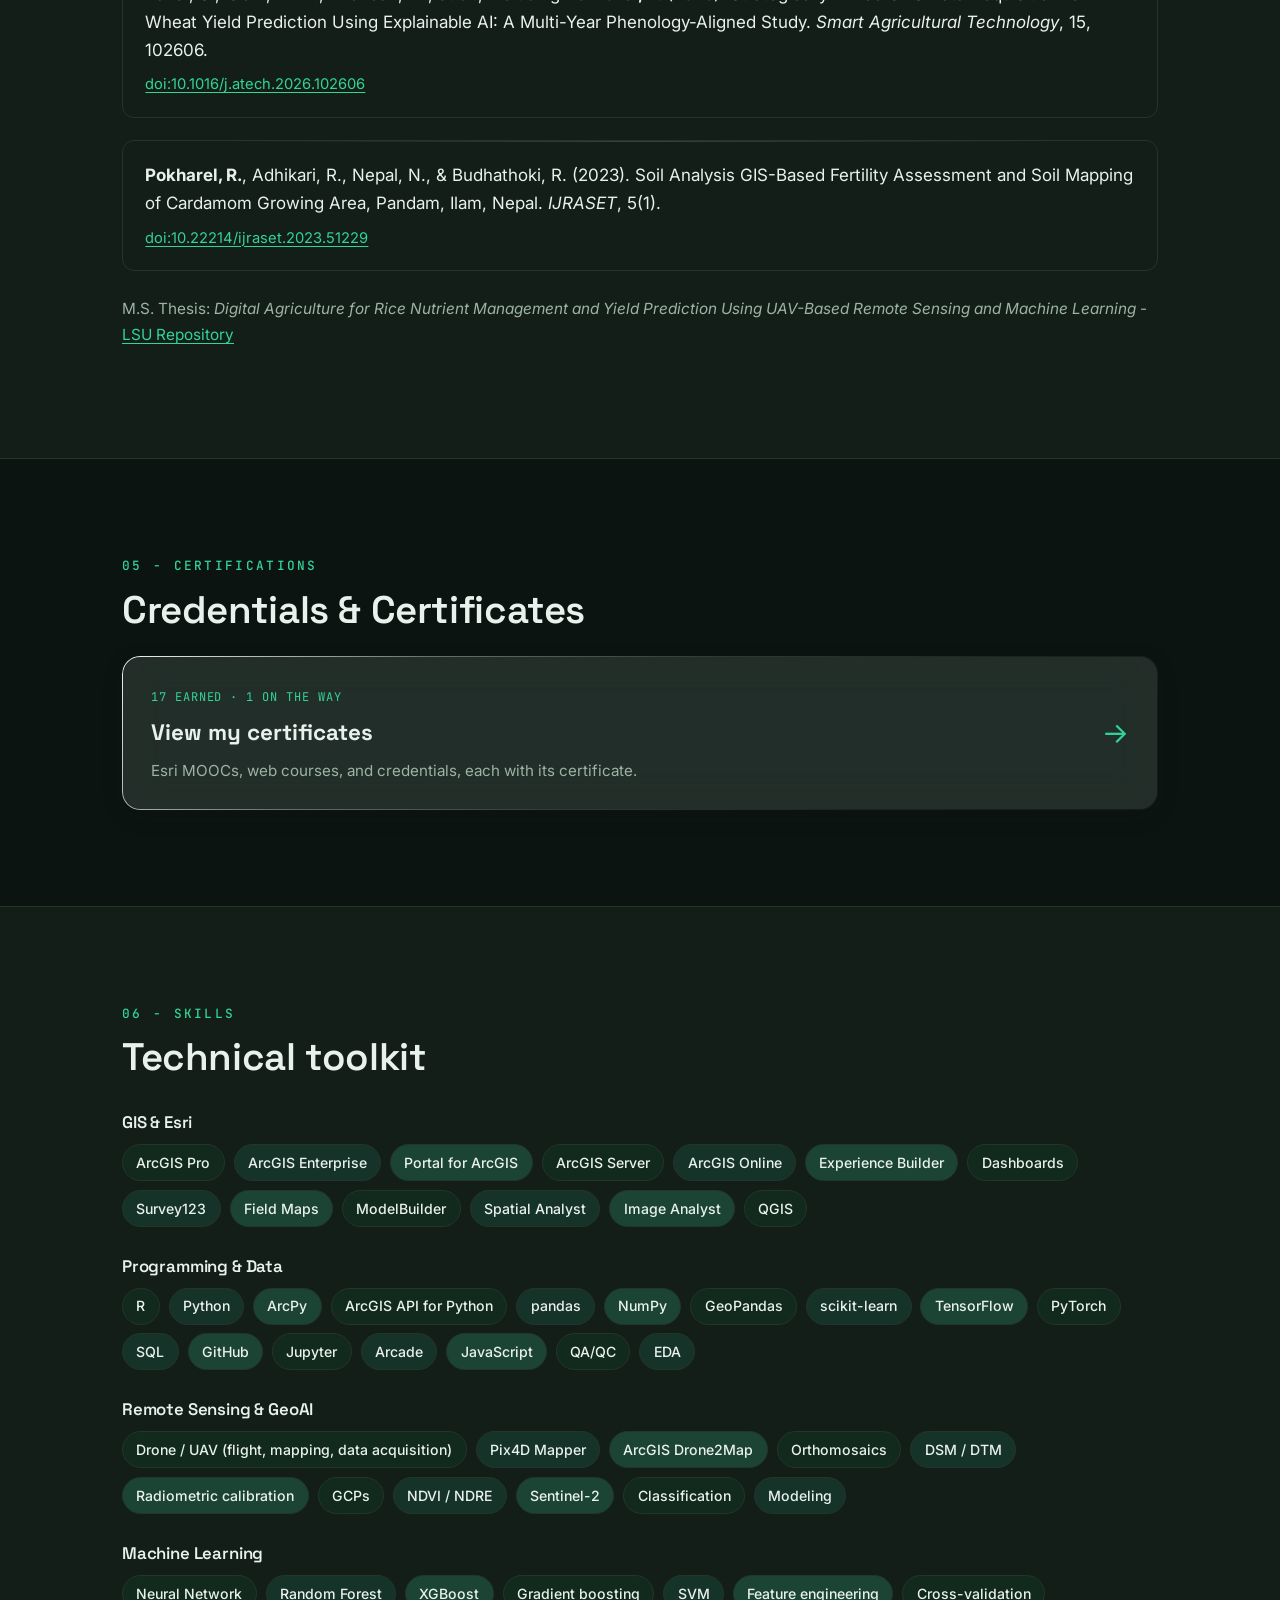
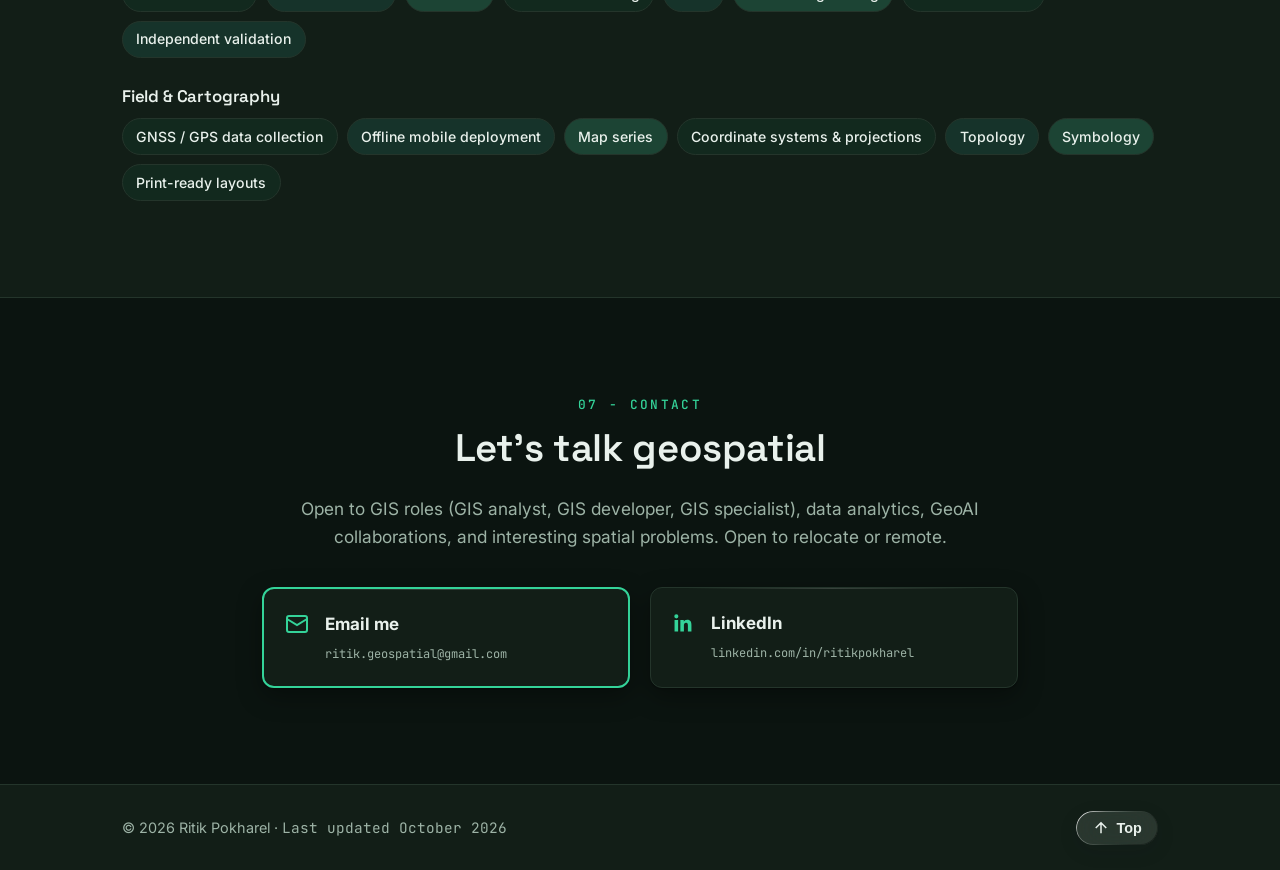
==== commit c0ba61cf: "Scroll cue: desktop-only badge; mobile gets a pinned scroll hint pill that fades on scroll (Oct 21)" ====
--- a/index.html
+++ b/index.html
@@ -689,6 +689,10 @@
           <span class="south-letter mono">S</span>
         </span>
       </a>
+      <div class="scroll-hint glass mono" id="scrollHint" aria-hidden="true">
+        <span>Scroll</span>
+        <svg width="13" height="13" viewBox="0 0 24 24" fill="none" stroke="currentColor" stroke-width="2.4" stroke-linecap="round" stroke-linejoin="round"><polyline points="5 10 12 17 19 10"/></svg>
+      </div>
     </section>
 
     <!-- ABOUT -->
--- a/assets/css/style.css
+++ b/assets/css/style.css
@@ -696,3 +696,21 @@
   }
 }
 
+
+/* Mobile scroll hint: a small pill pinned to the bottom of the screen until the
+   visitor starts scrolling (the hero scroll badge is desktop-only). */
+.scroll-hint { display: none; }
+@media (max-width: 768px) {
+  .south-scroll { display: none; }
+  .scroll-hint {
+    display: inline-flex; align-items: center; gap: 0.45rem;
+    position: fixed; left: 50%; bottom: 16px; transform: translateX(-50%);
+    z-index: 60; padding: 0.55rem 0.95rem; border-radius: 999px;
+    color: var(--muted); font-size: 0.7rem; letter-spacing: 0.28em; text-transform: uppercase;
+    animation: hint-bob 2.2s ease-in-out infinite;
+    transition: opacity 0.35s ease;
+  }
+  .scroll-hint.gone { opacity: 0; pointer-events: none; }
+}
+@keyframes hint-bob { 0%, 100% { transform: translateX(-50%) translateY(0); } 50% { transform: translateX(-50%) translateY(4px); } }
+@media (prefers-reduced-motion: reduce) { .scroll-hint { animation: none; } }
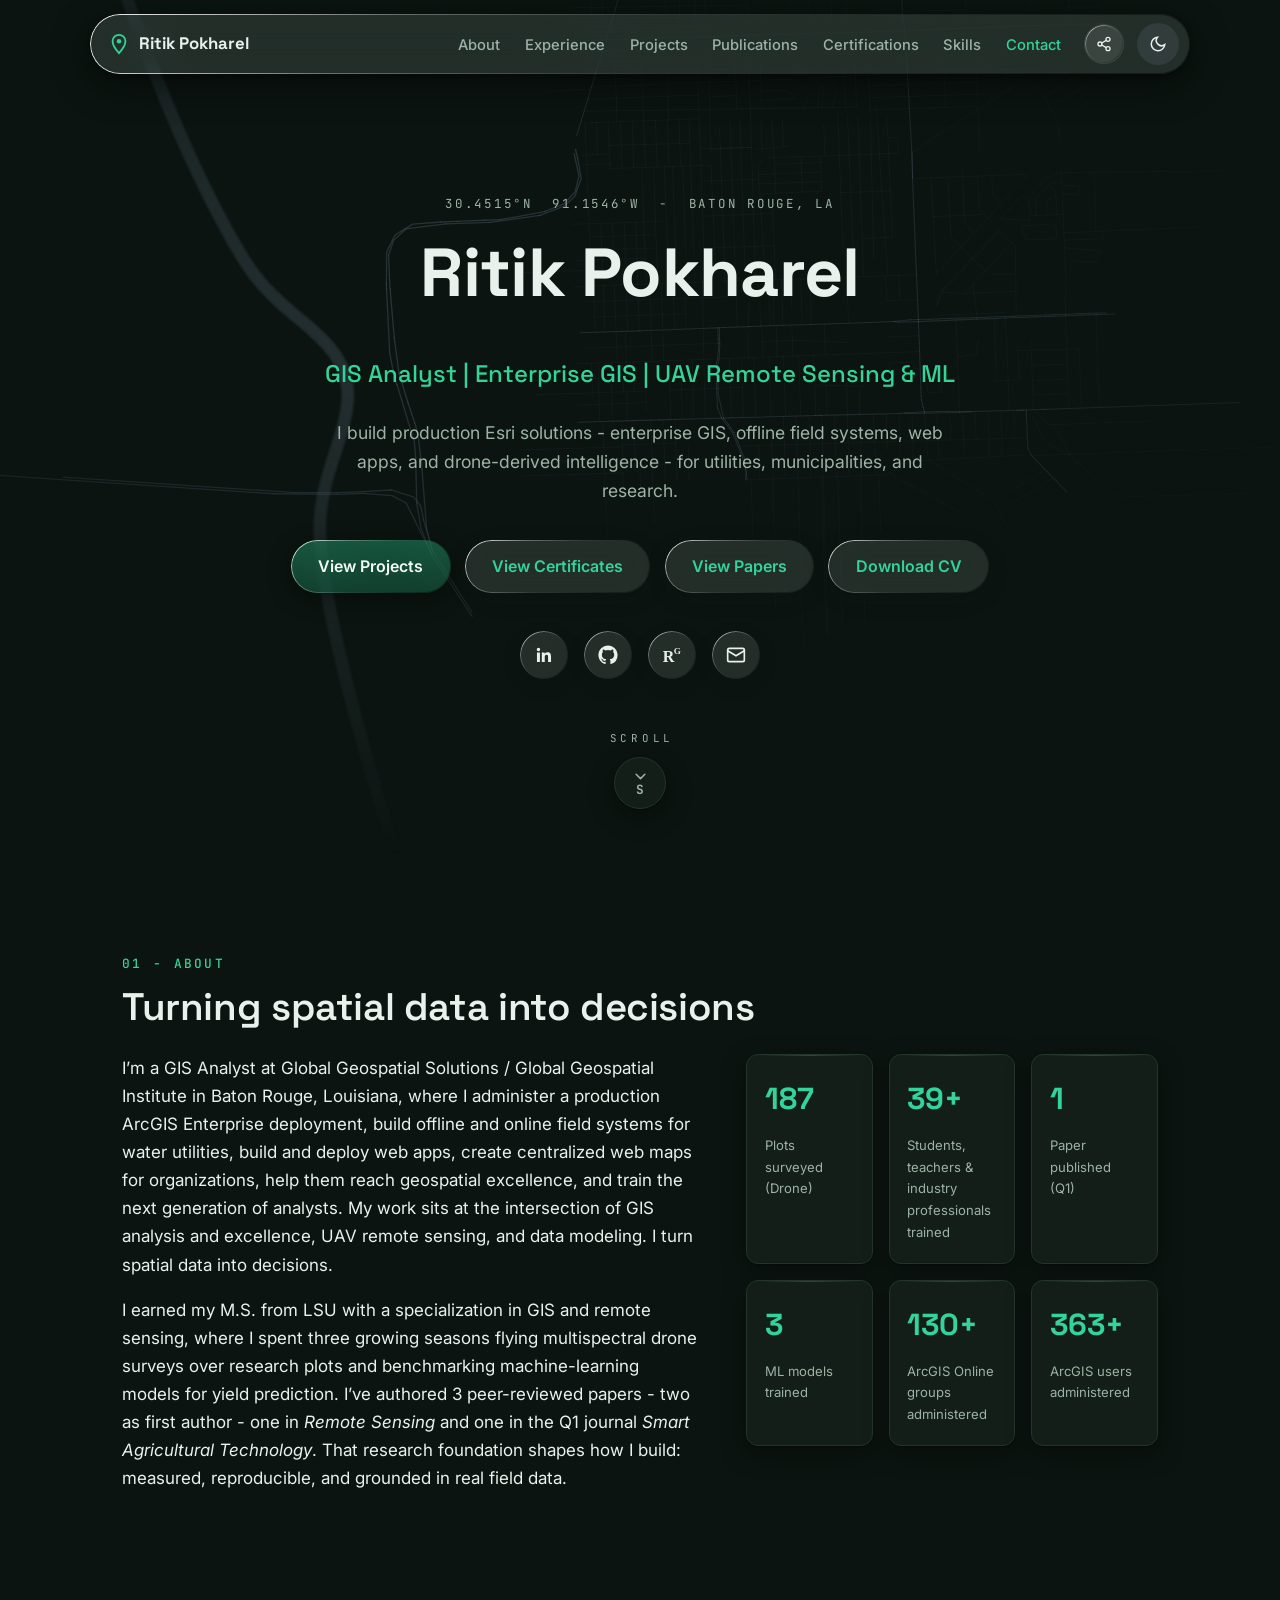
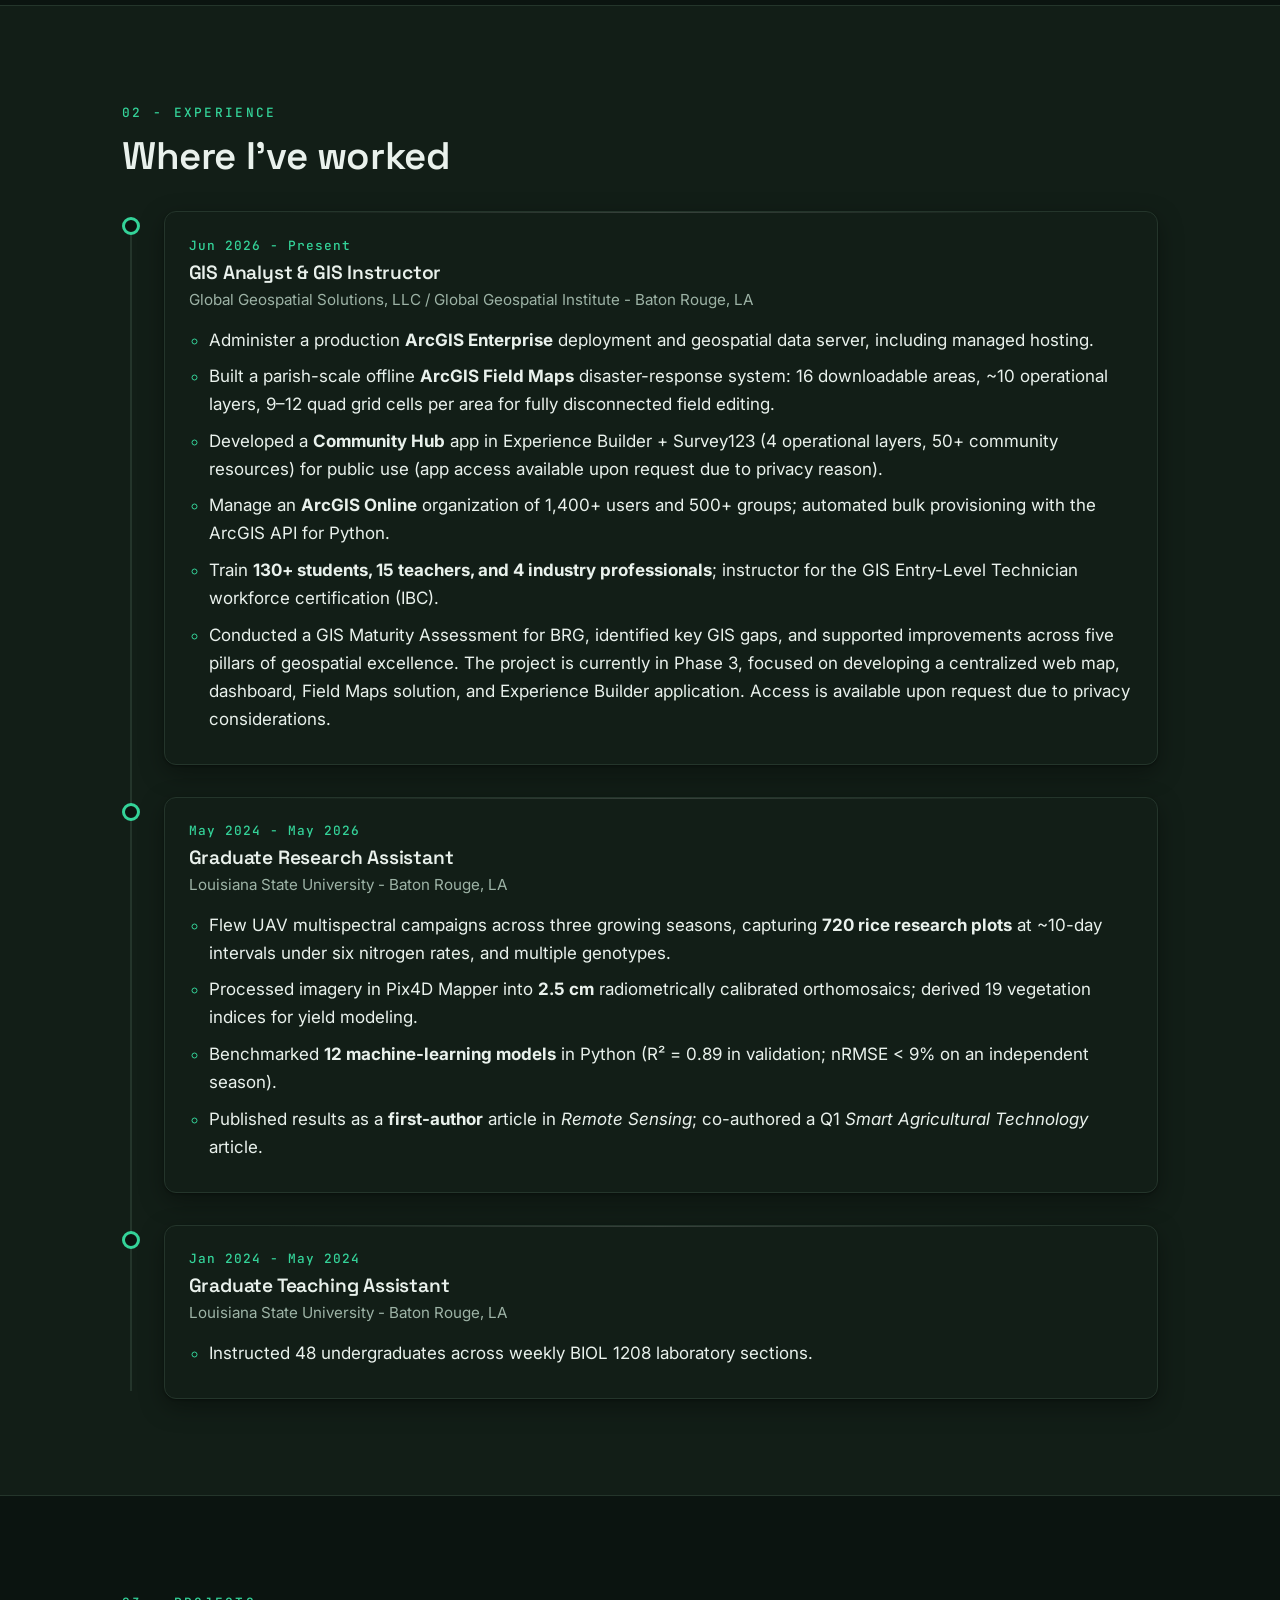
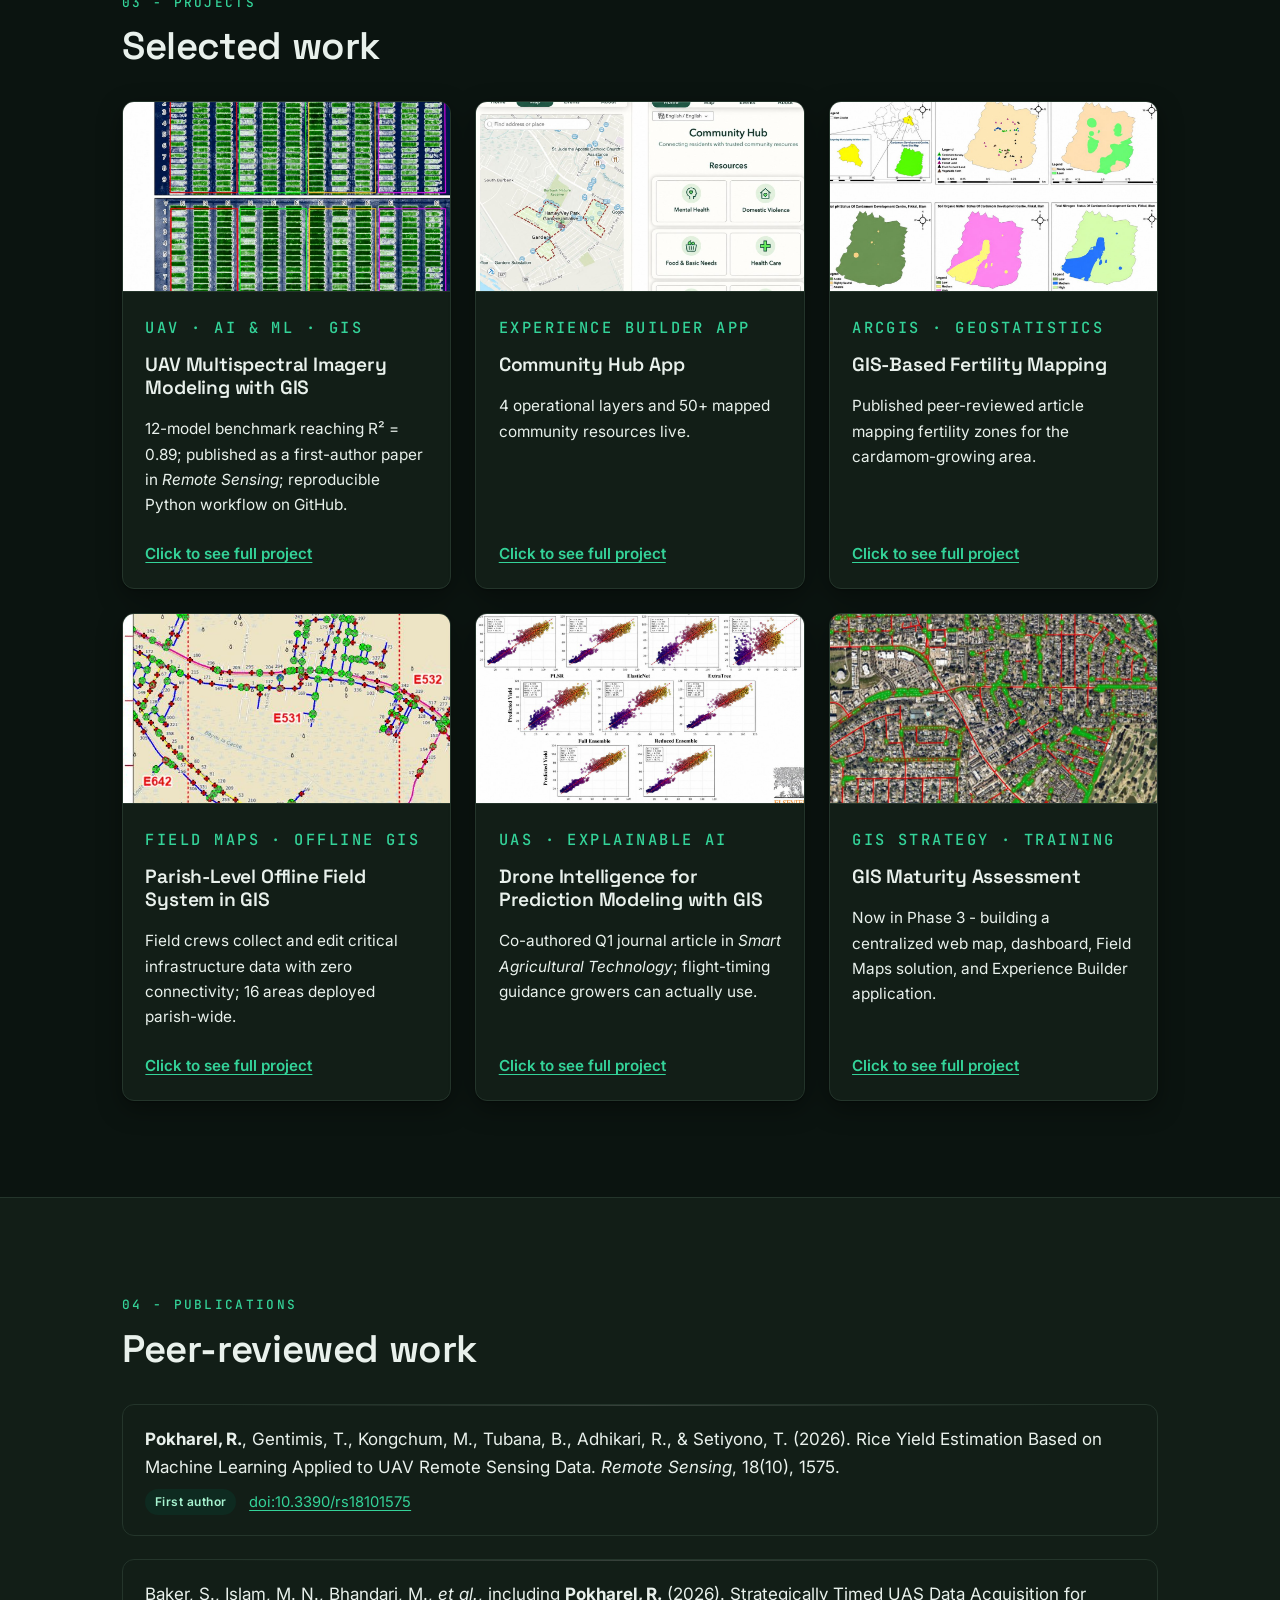
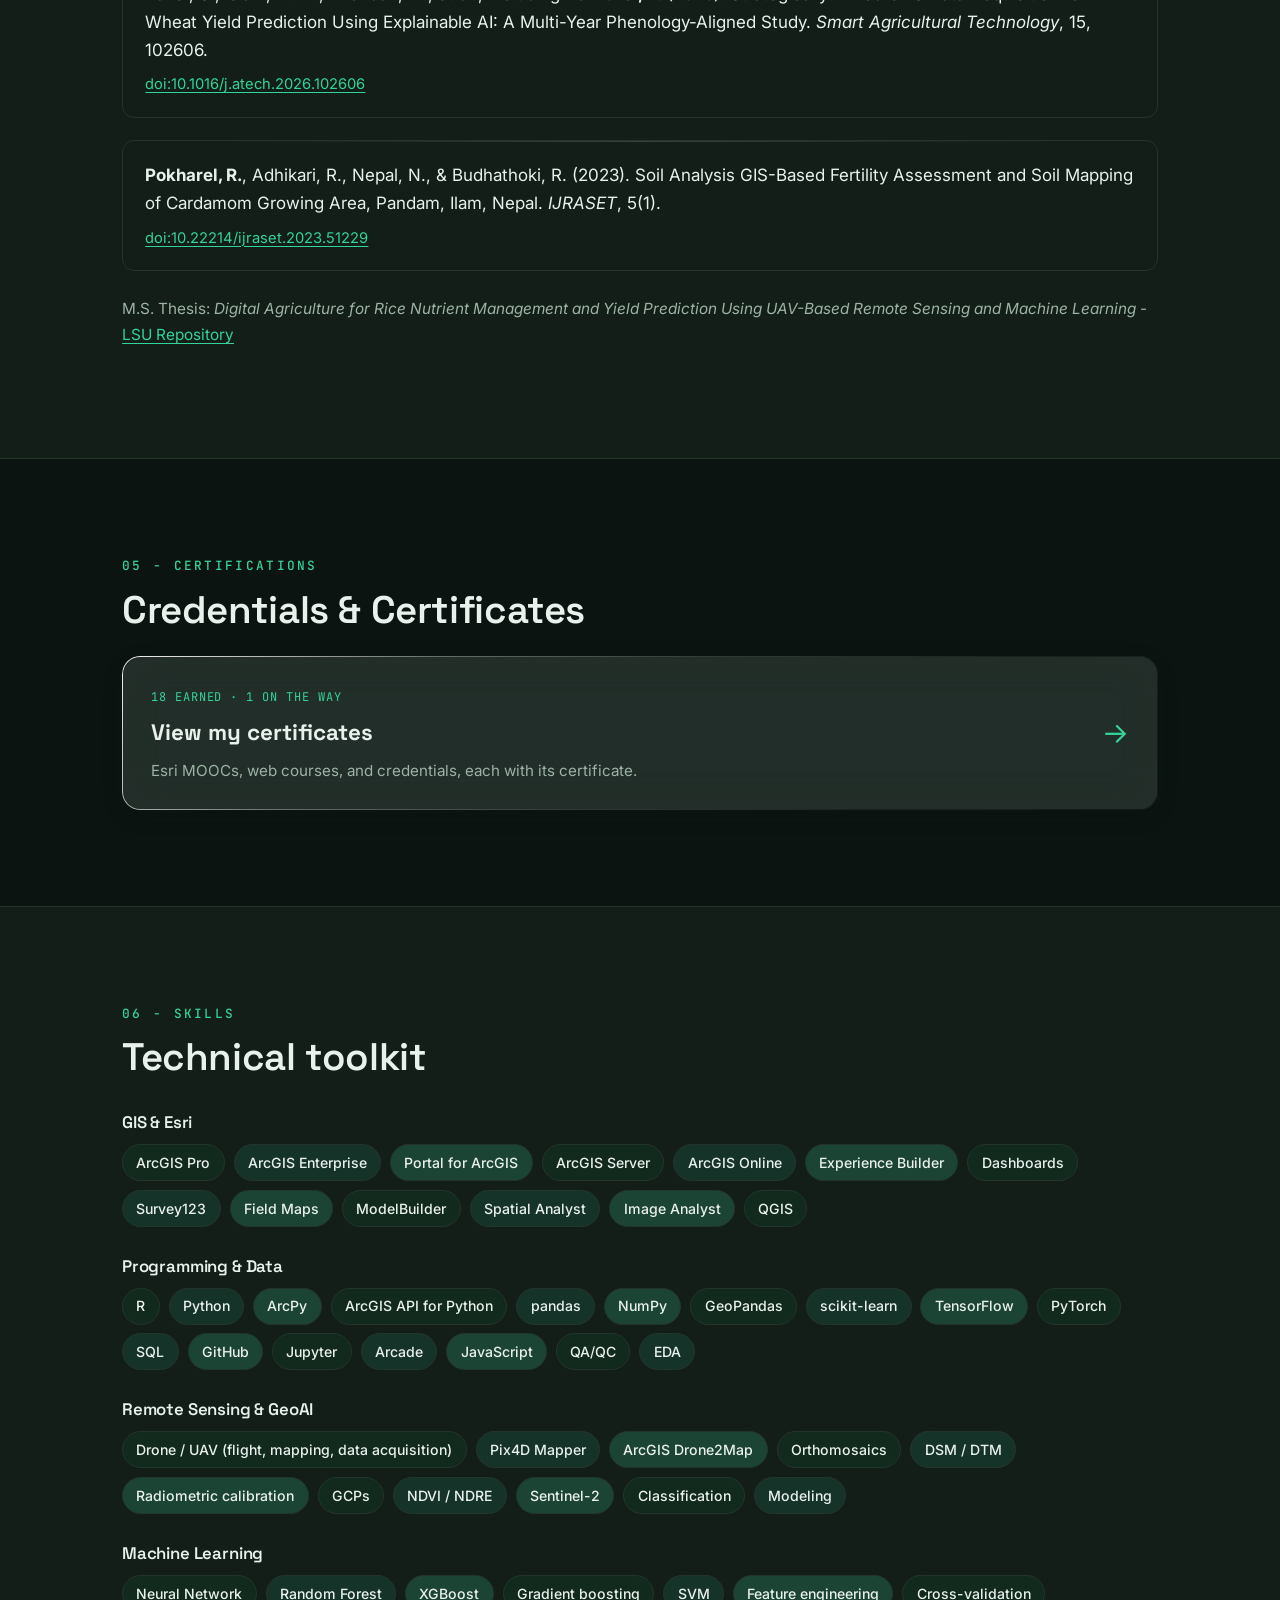
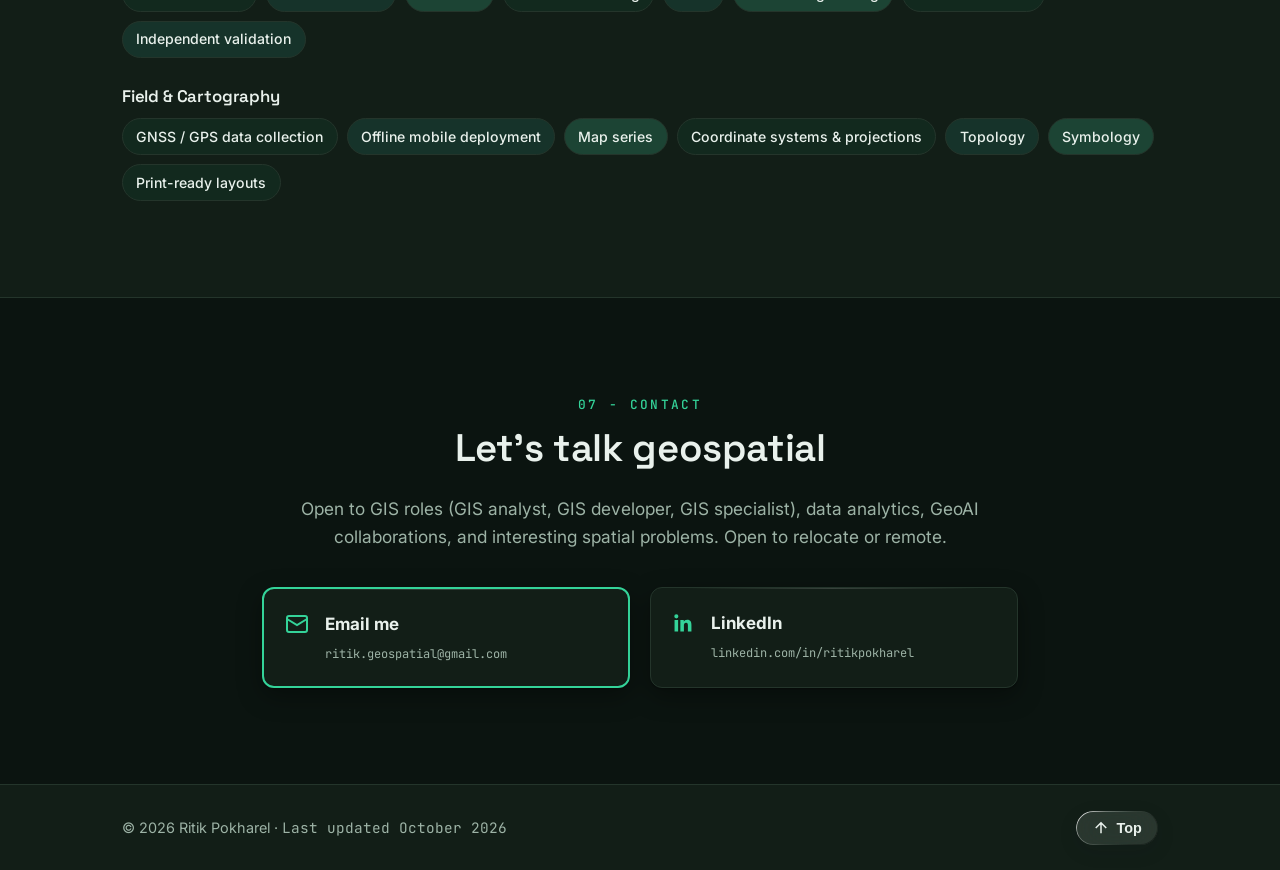
==== commit 6a3a45d0: "Add Spatial Data Science MOOC certificate (Nov 4, 2026) at position 4; count 18 earned" ====
--- a/index.html
+++ b/index.html
@@ -874,7 +874,7 @@
         <h2 id="certifications-title">Credentials &amp; Certificates</h2>
         <a class="cert-cta glass" href="certifications.html">
           <span class="cert-cta-text">
-            <span class="mono cert-cta-kicker">17 EARNED &middot; 1 ON THE WAY</span>
+            <span class="mono cert-cta-kicker">18 EARNED &middot; 1 ON THE WAY</span>
             <span class="cert-cta-title">View my certificates</span>
             <span class="cert-cta-sub">Esri MOOCs, web courses, and credentials, each with its certificate.</span>
           </span>
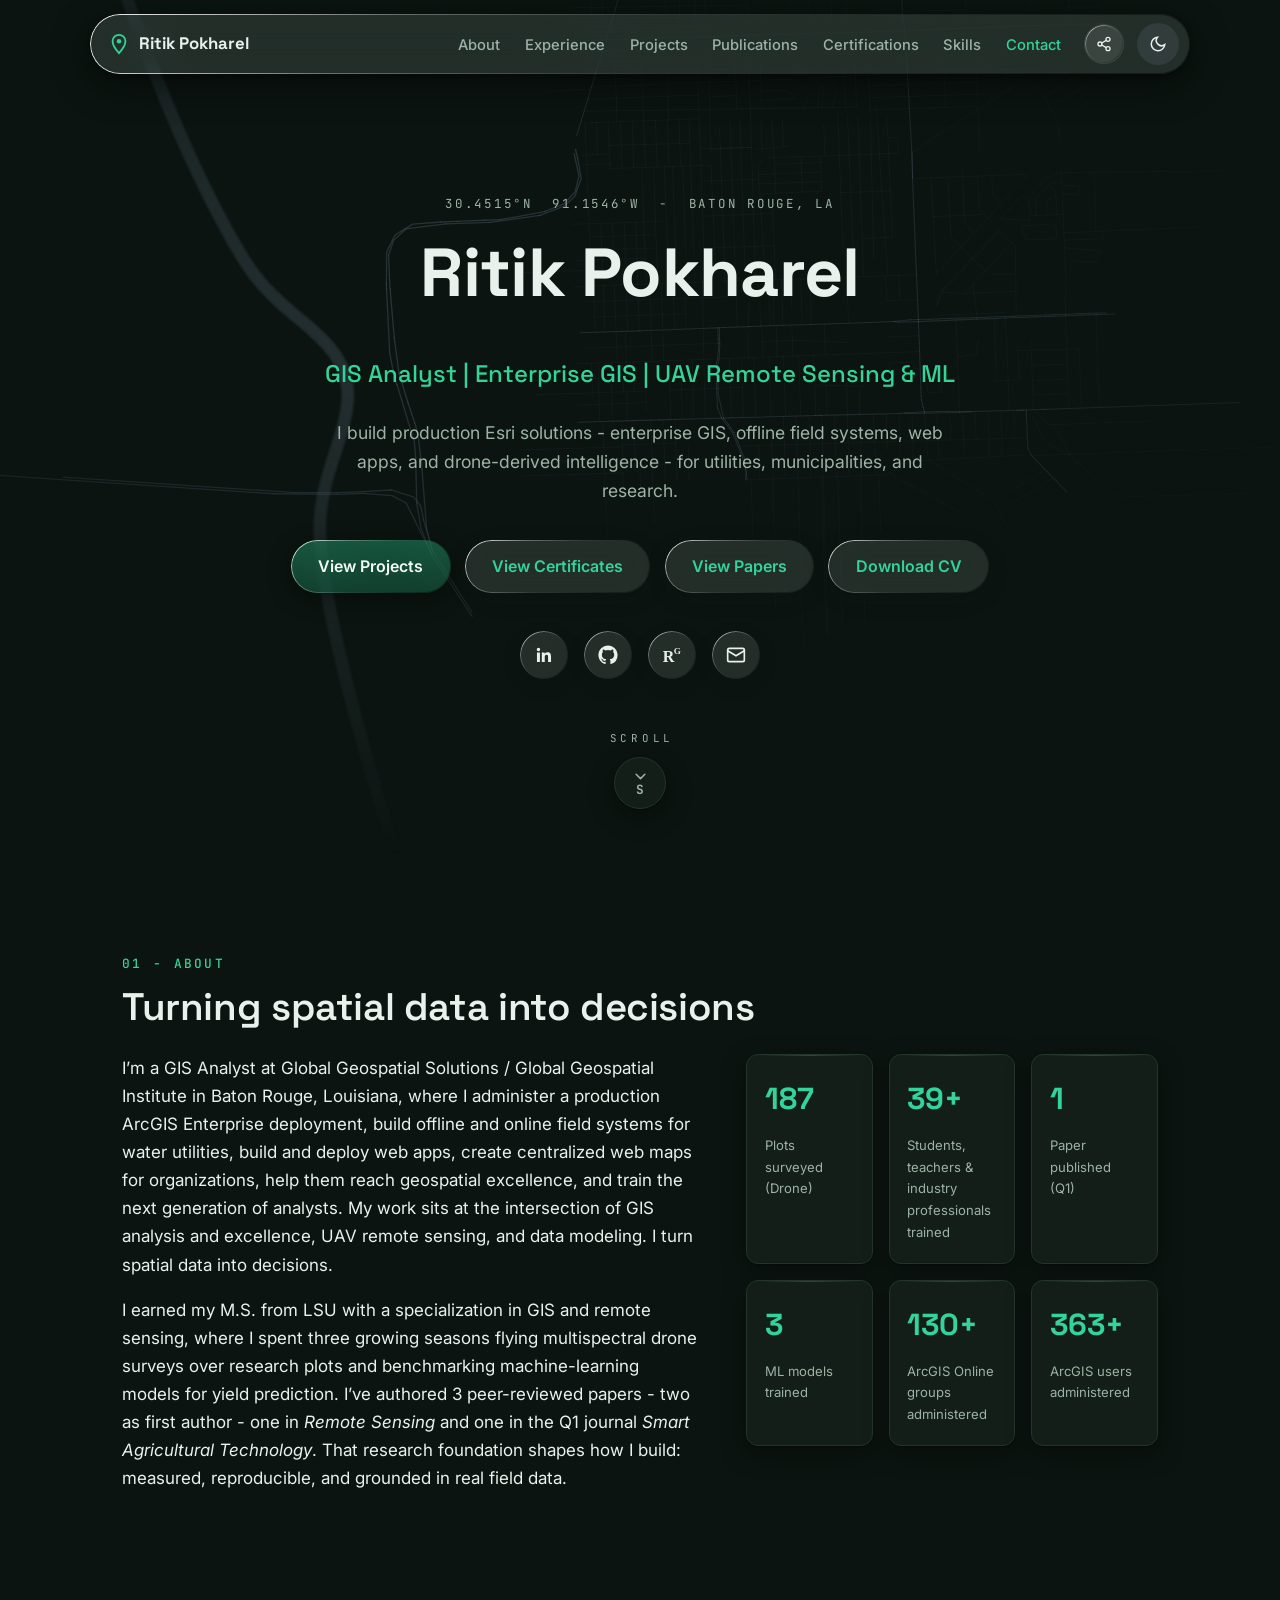
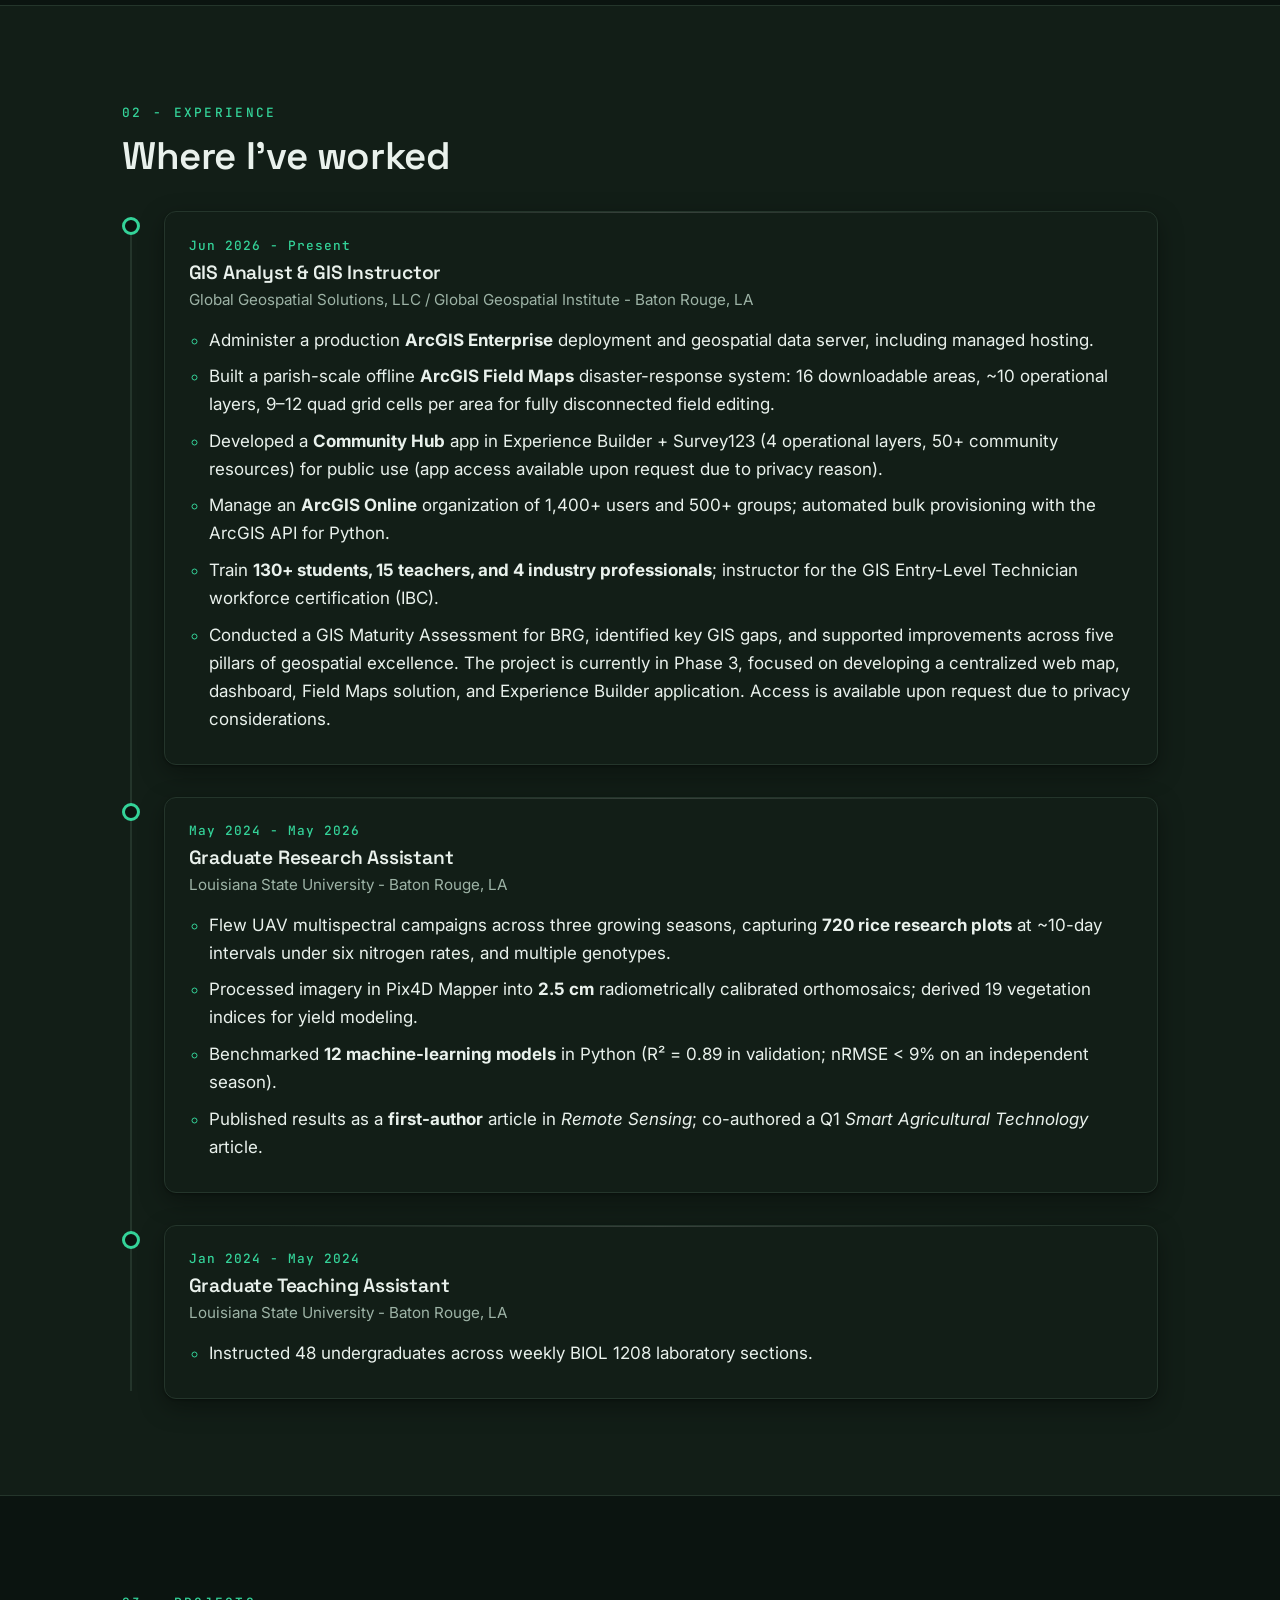
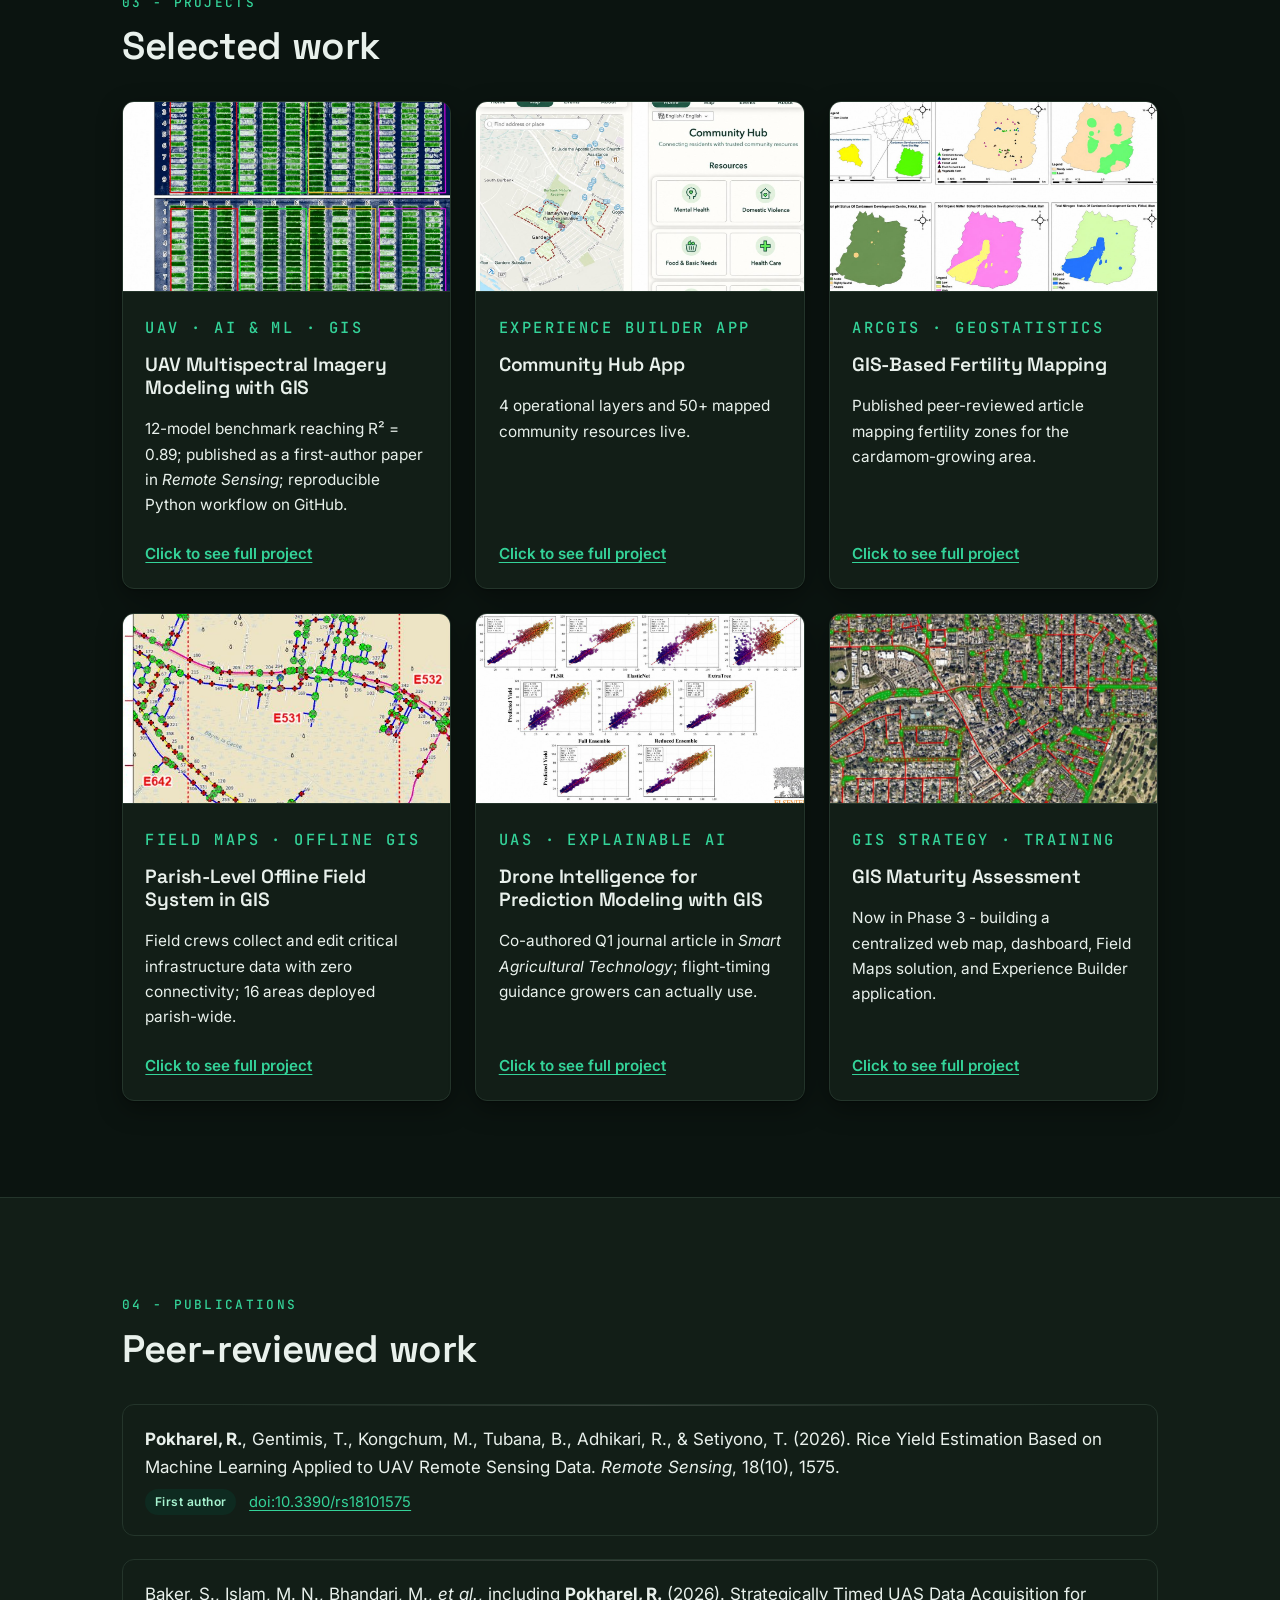
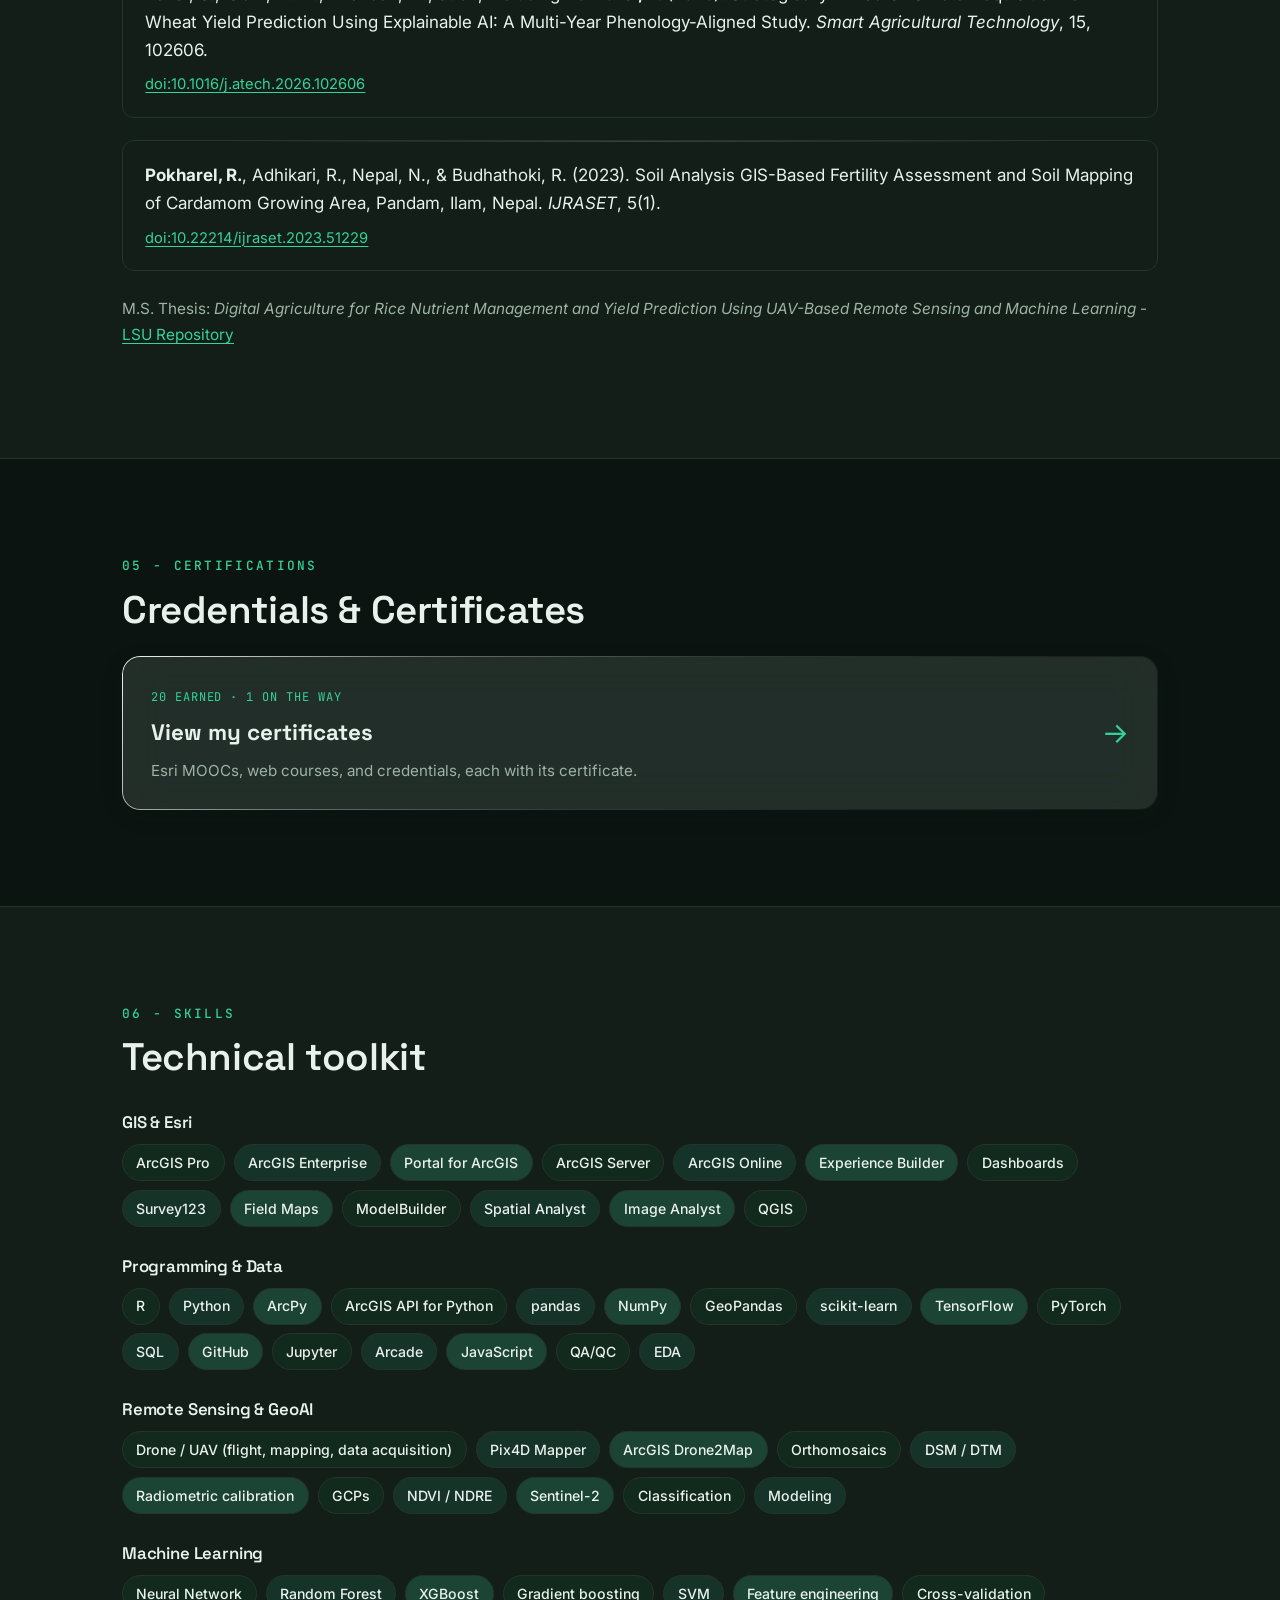
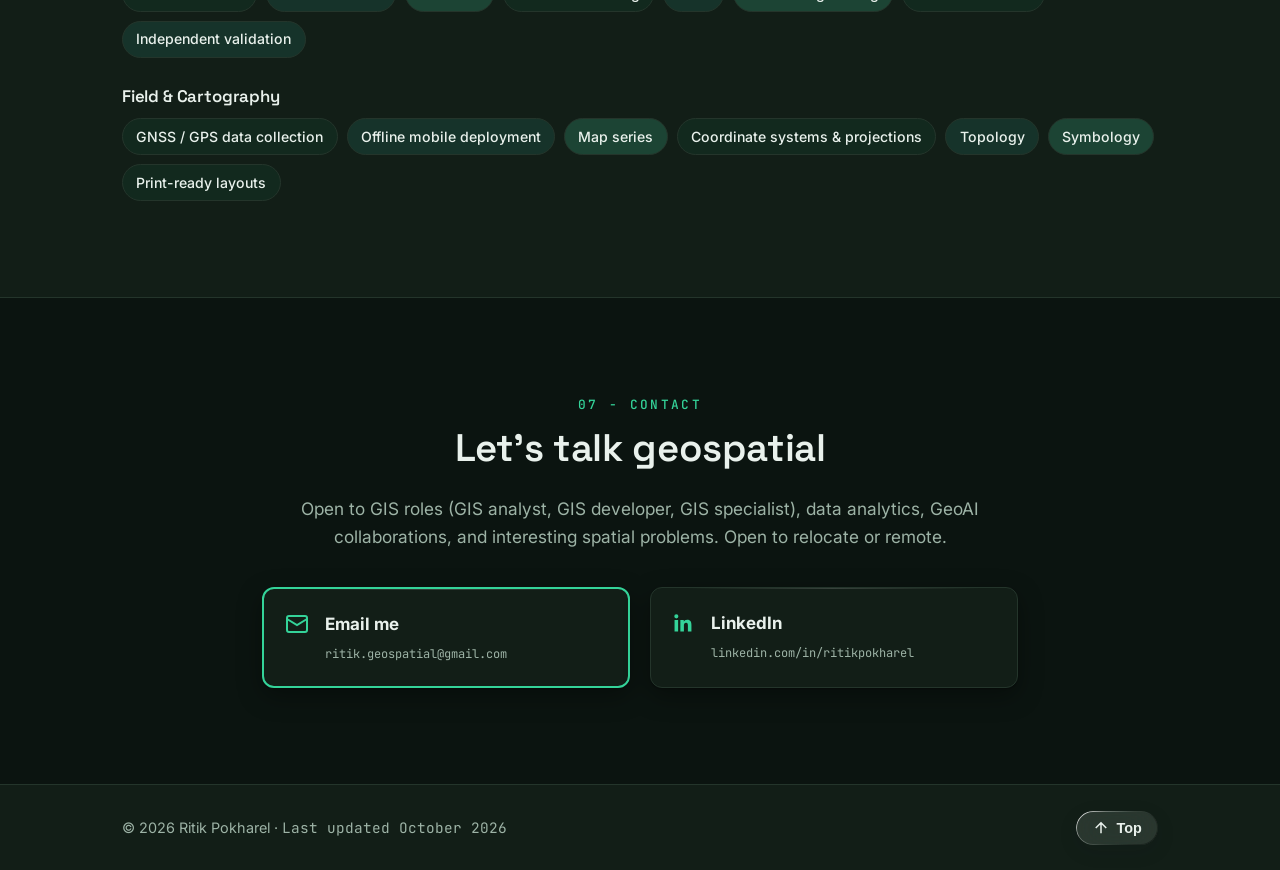
==== commit 025e3b13: "Add FEMA IS-922.a (#4) and IS-100.c (#12) certificates; 20 earned; CV updated with FEMA certs" ====
--- a/index.html
+++ b/index.html
@@ -874,7 +874,7 @@
         <h2 id="certifications-title">Credentials &amp; Certificates</h2>
         <a class="cert-cta glass" href="certifications.html">
           <span class="cert-cta-text">
-            <span class="mono cert-cta-kicker">18 EARNED &middot; 1 ON THE WAY</span>
+            <span class="mono cert-cta-kicker">20 EARNED &middot; 1 ON THE WAY</span>
             <span class="cert-cta-title">View my certificates</span>
             <span class="cert-cta-sub">Esri MOOCs, web courses, and credentials, each with its certificate.</span>
           </span>
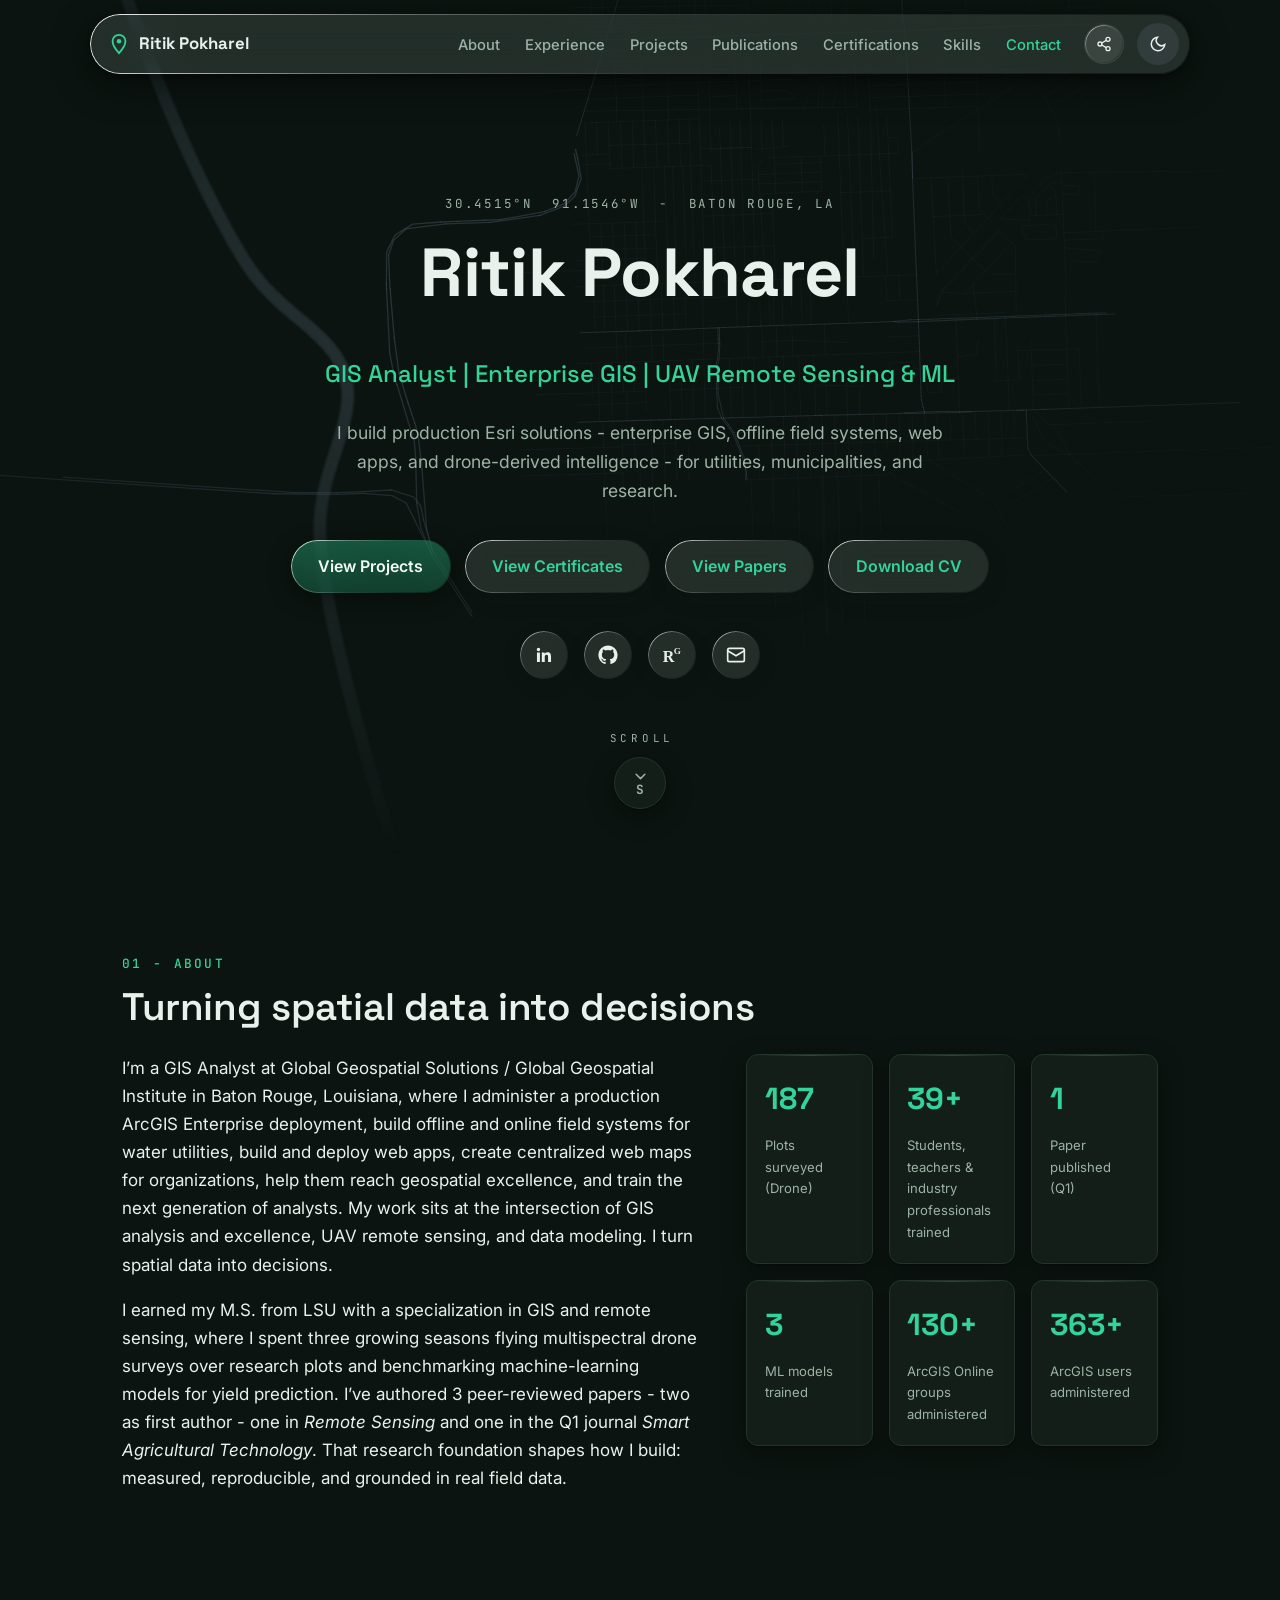
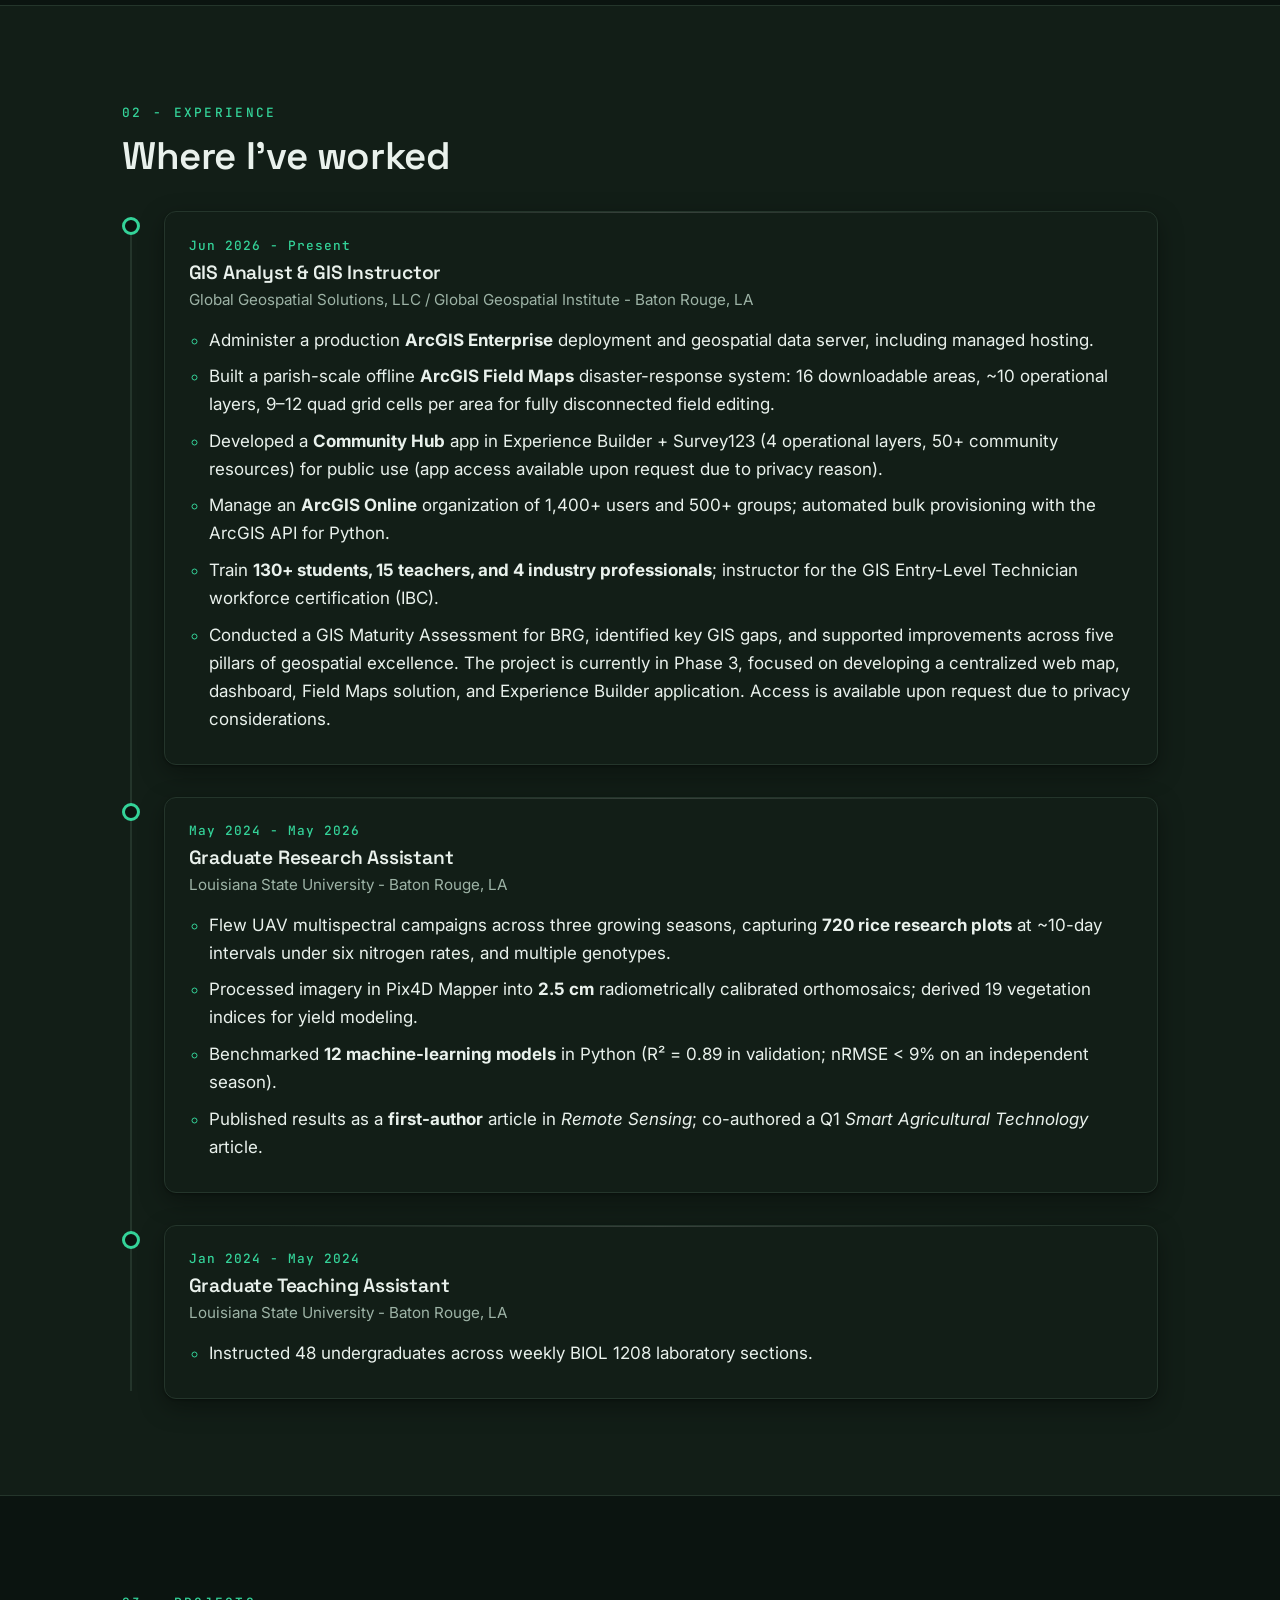
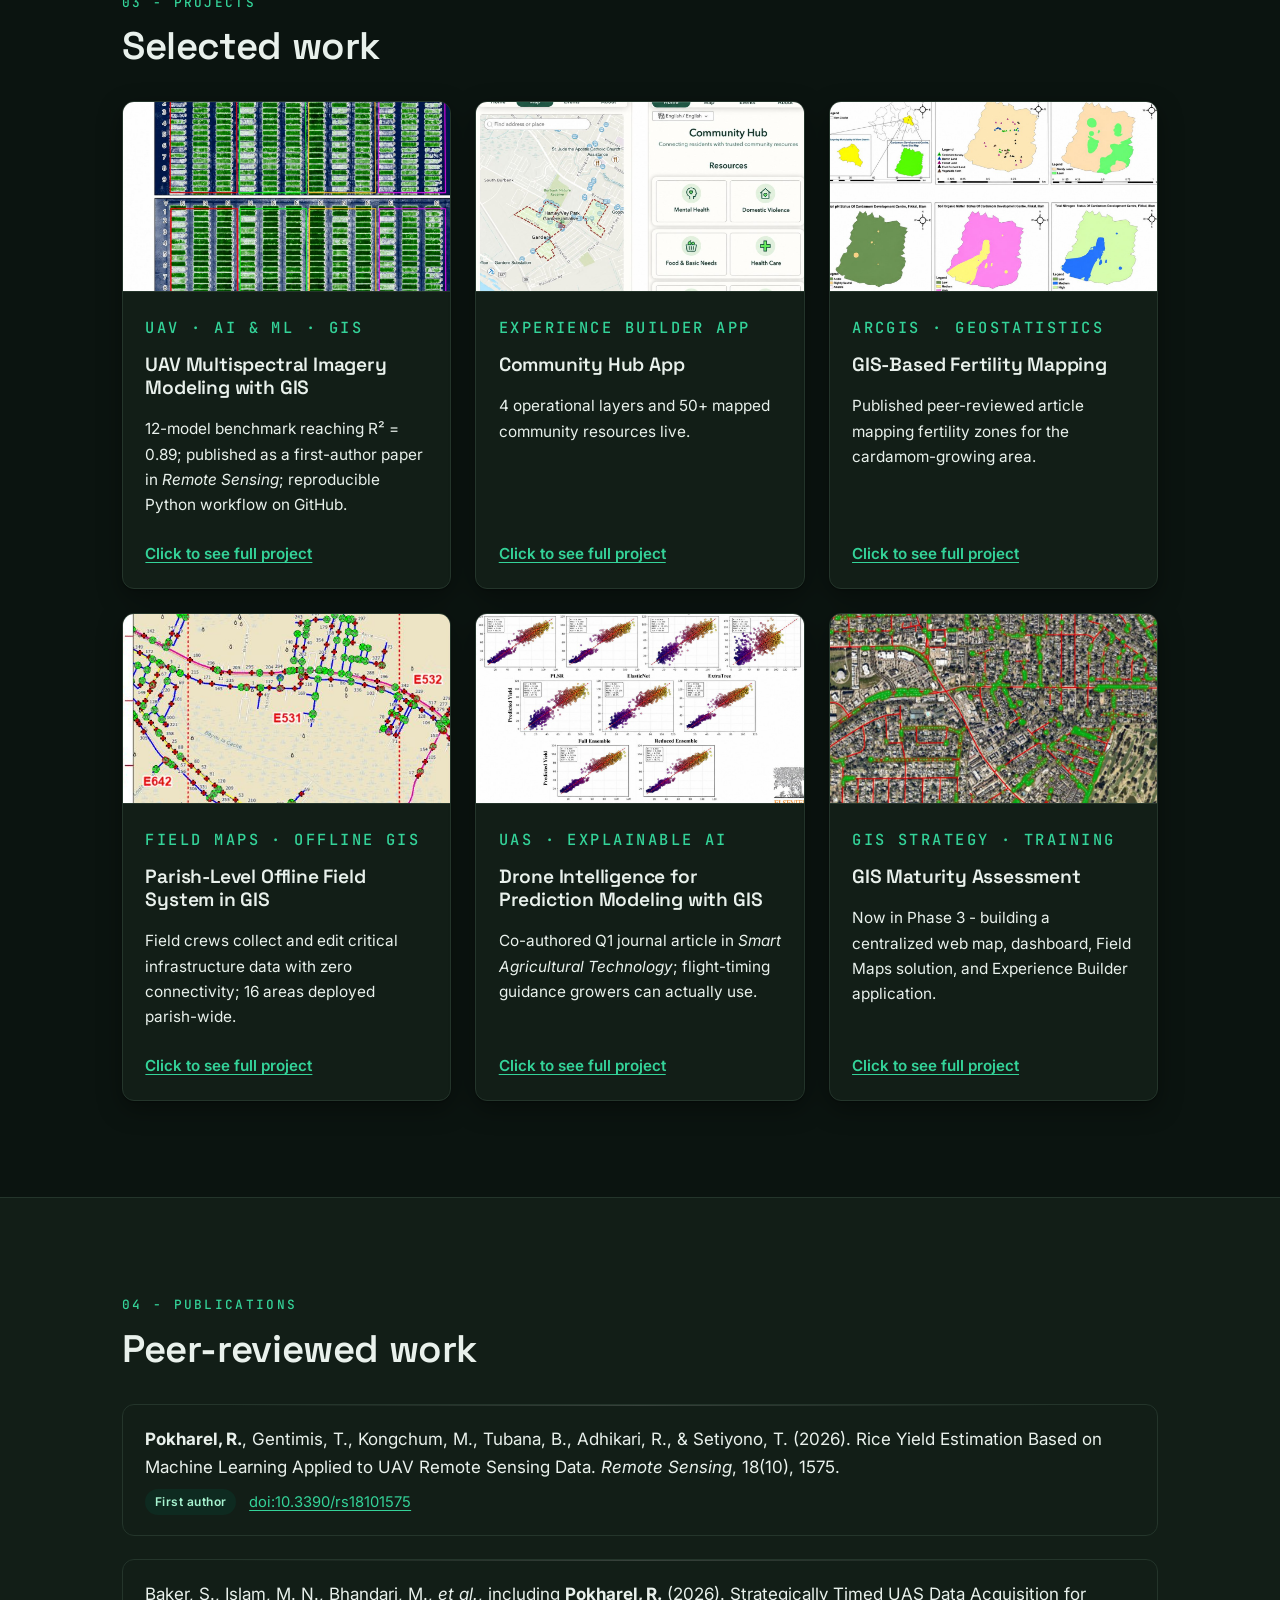
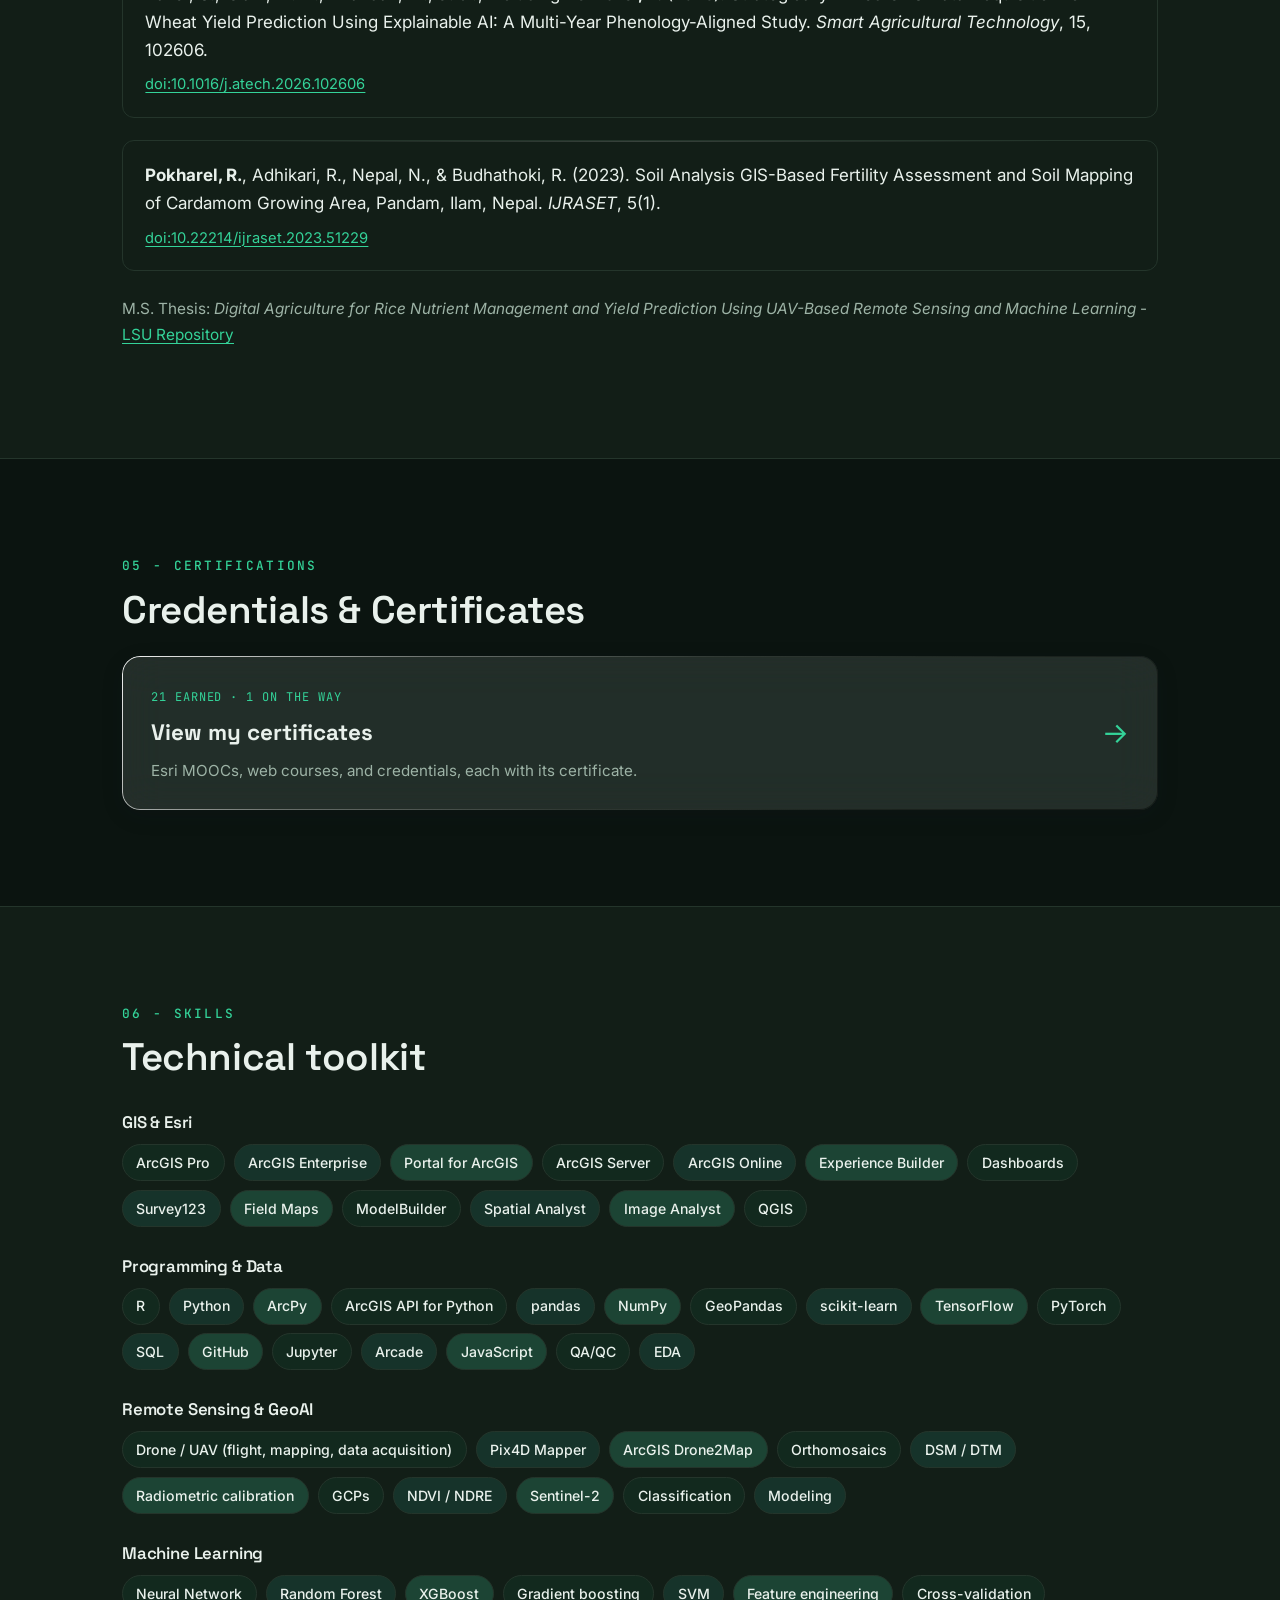
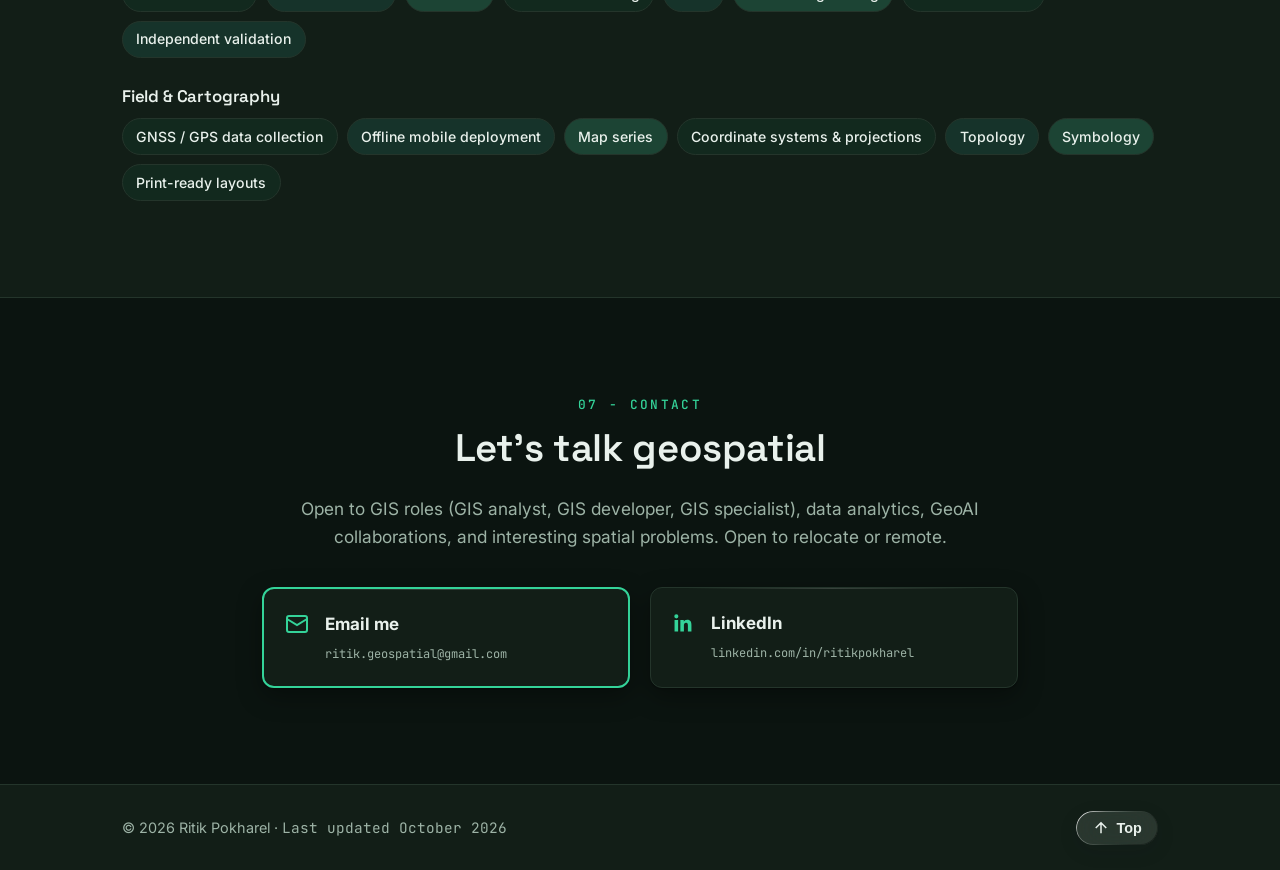
==== commit 6bf486b6: "Add NASA ARSET Fundamentals of Remote Sensing cert at #5; 21 earned; CV updated" ====
--- a/index.html
+++ b/index.html
@@ -874,7 +874,7 @@
         <h2 id="certifications-title">Credentials &amp; Certificates</h2>
         <a class="cert-cta glass" href="certifications.html">
           <span class="cert-cta-text">
-            <span class="mono cert-cta-kicker">20 EARNED &middot; 1 ON THE WAY</span>
+            <span class="mono cert-cta-kicker">21 EARNED &middot; 1 ON THE WAY</span>
             <span class="cert-cta-title">View my certificates</span>
             <span class="cert-cta-sub">Esri MOOCs, web courses, and credentials, each with its certificate.</span>
           </span>
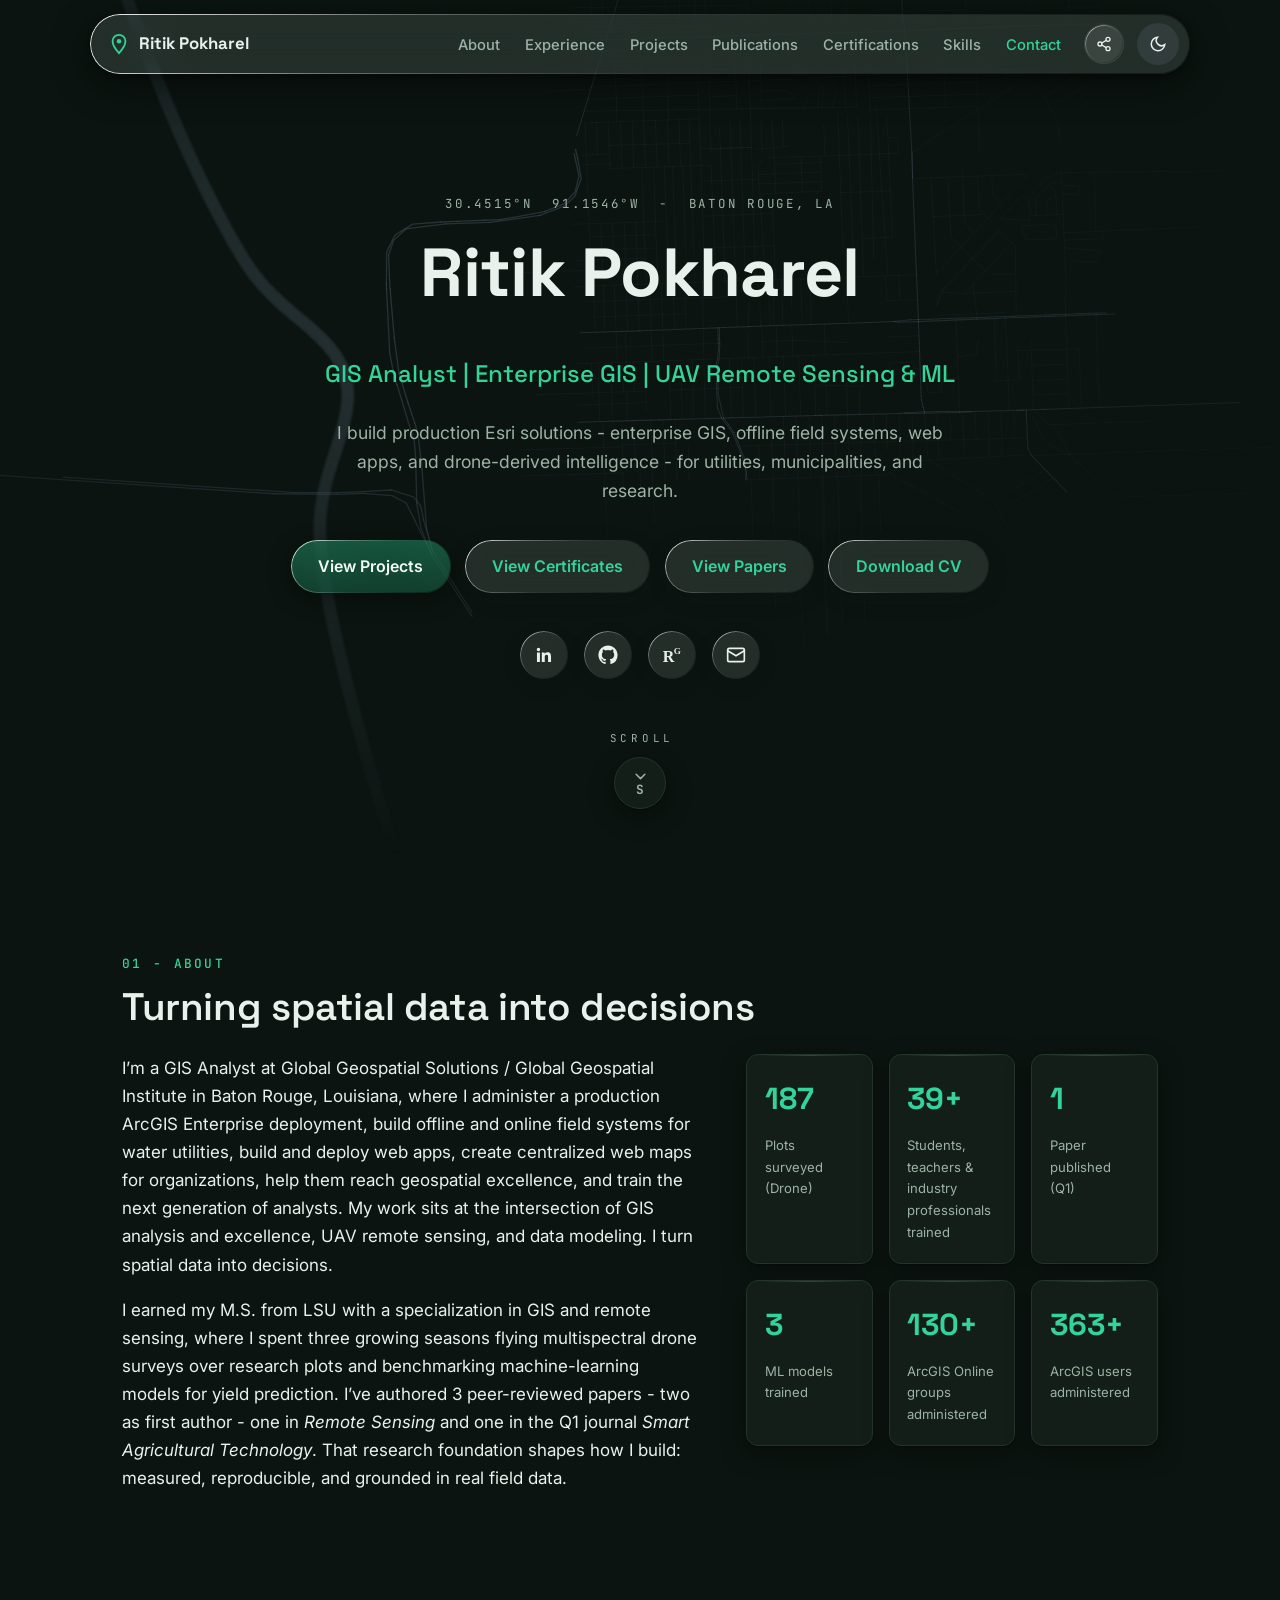
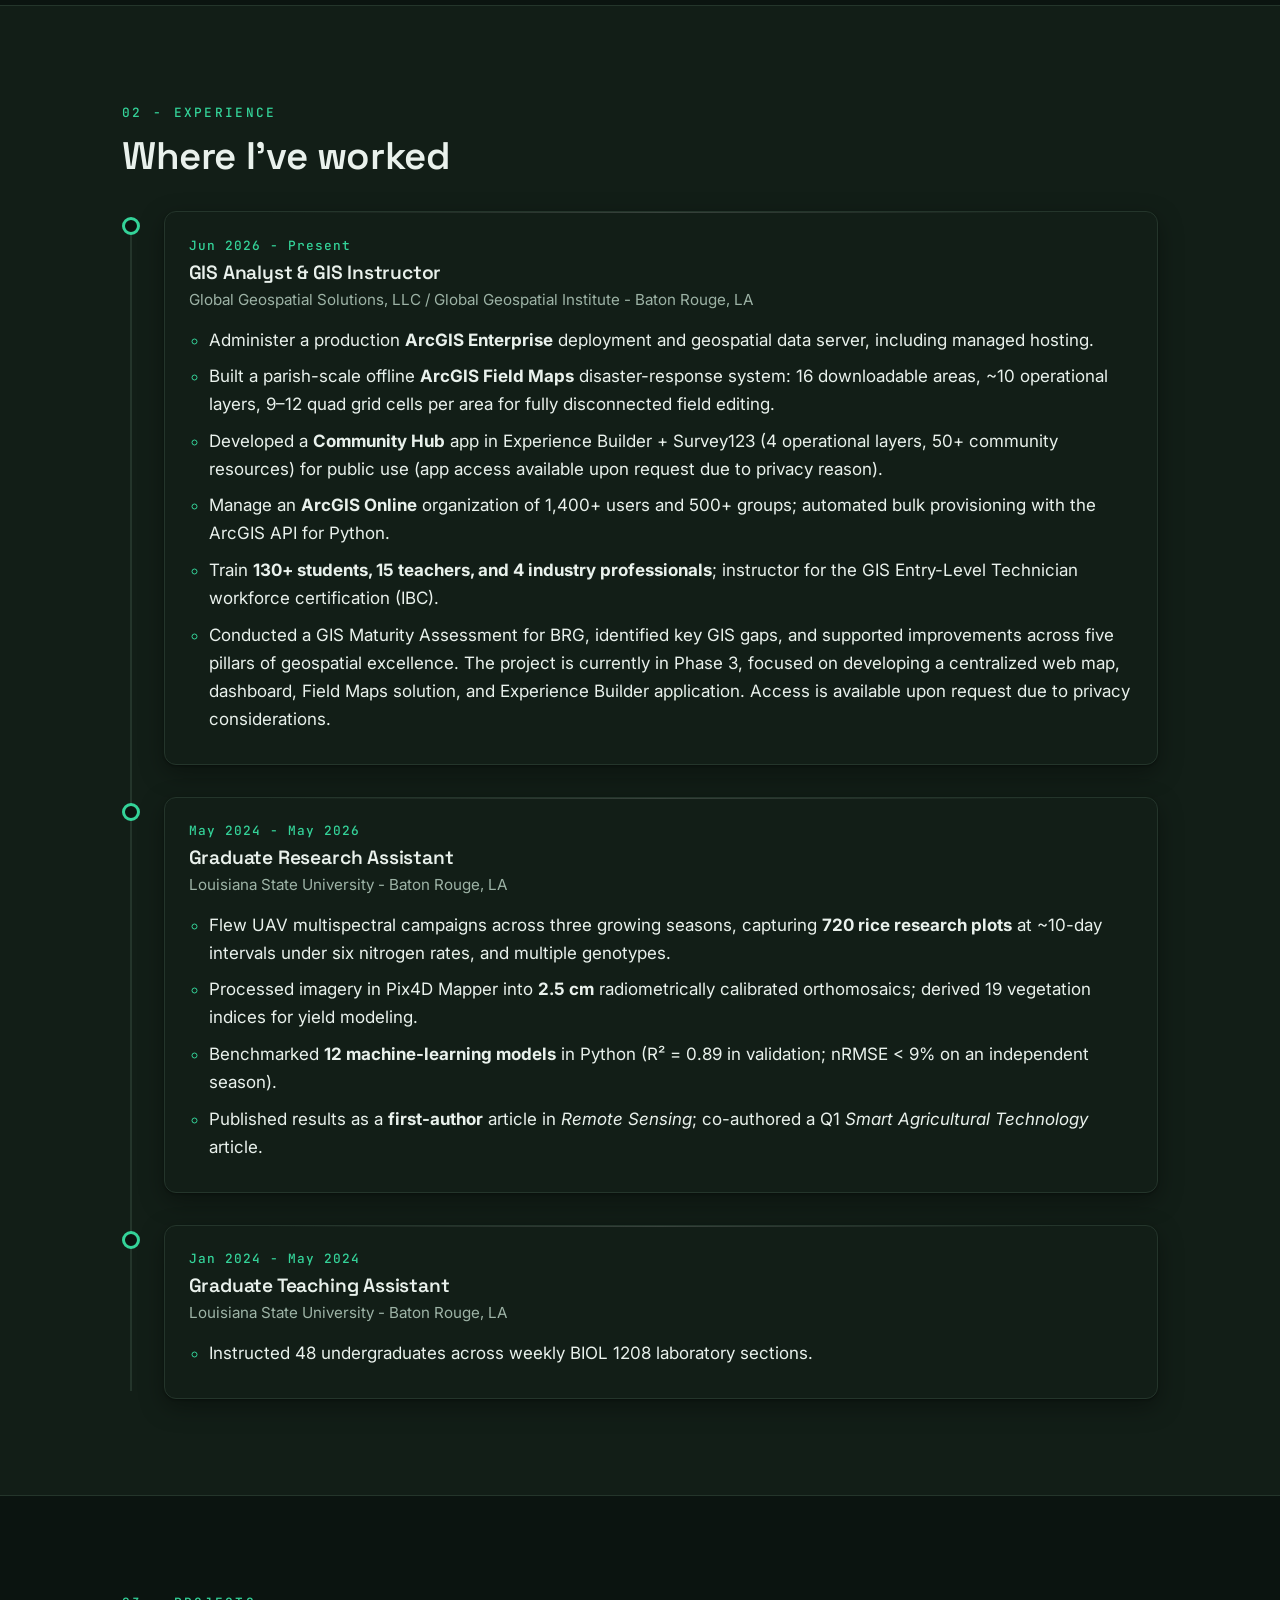
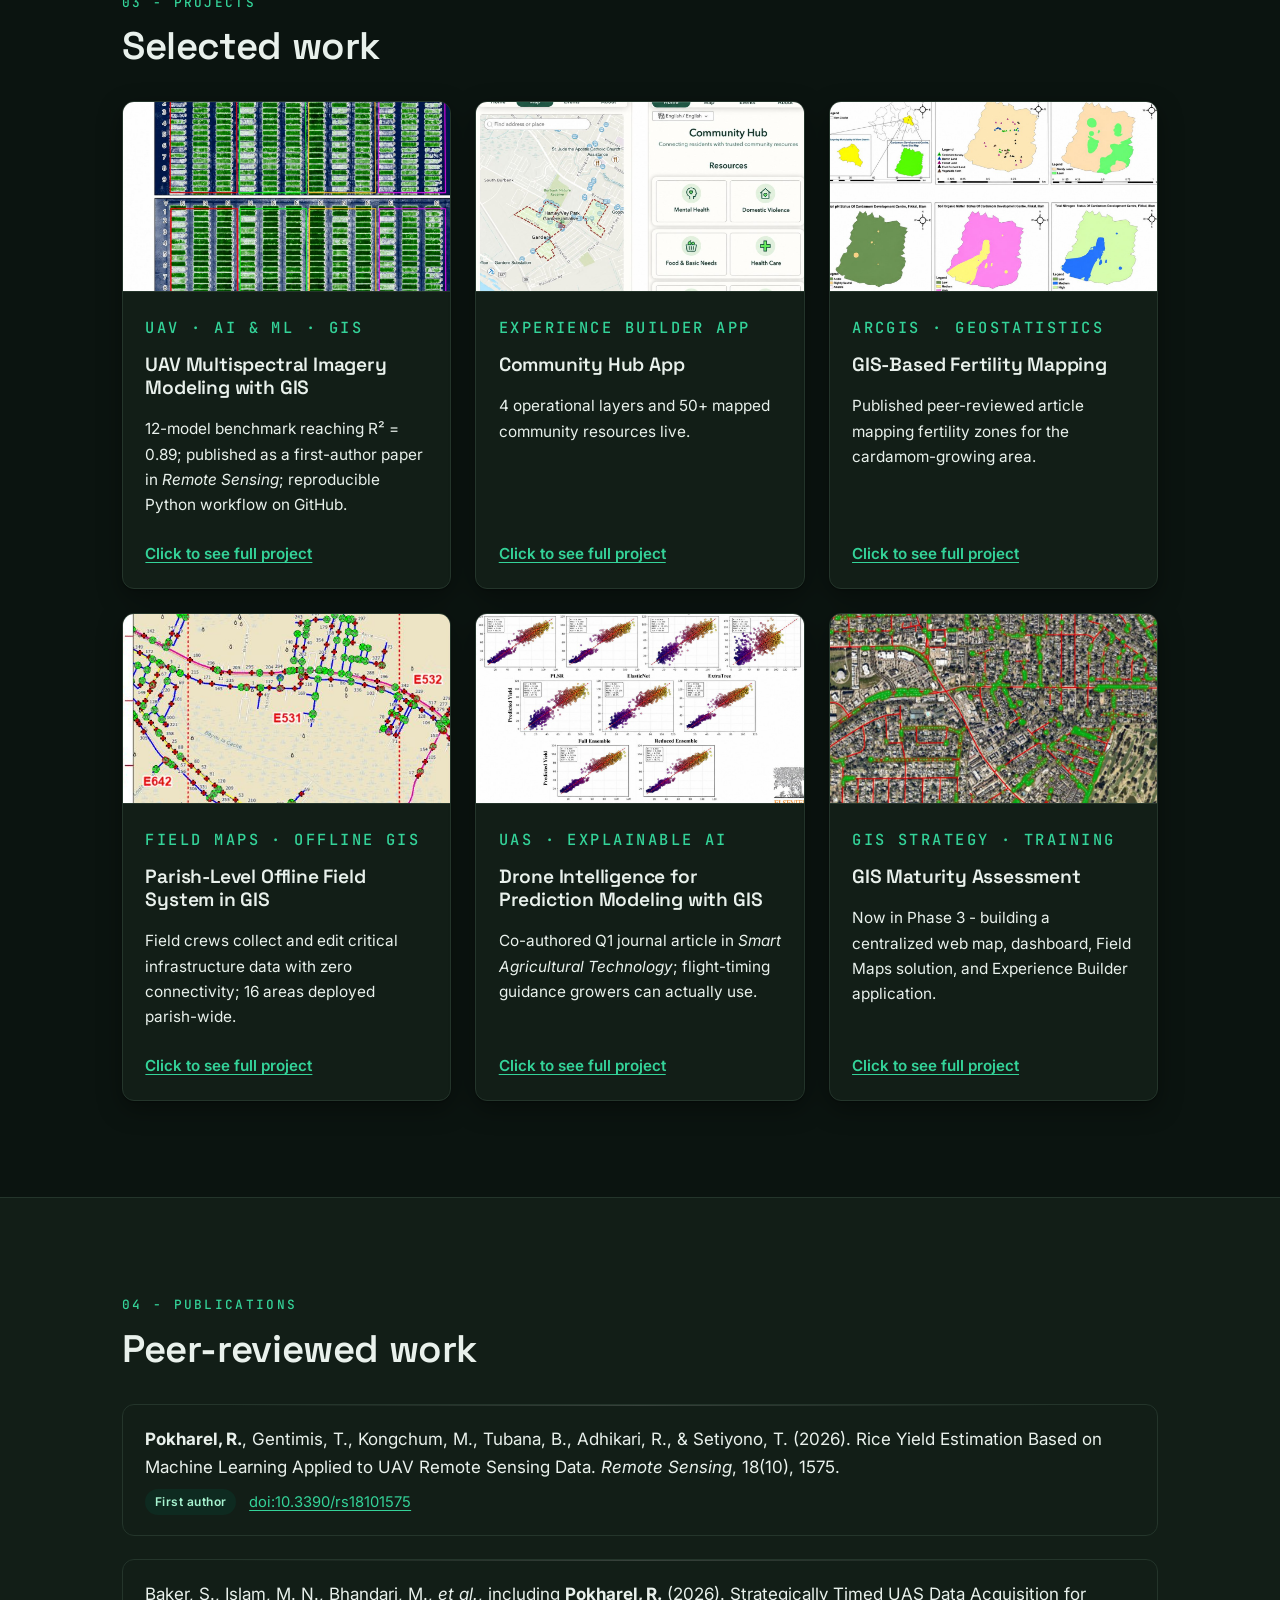
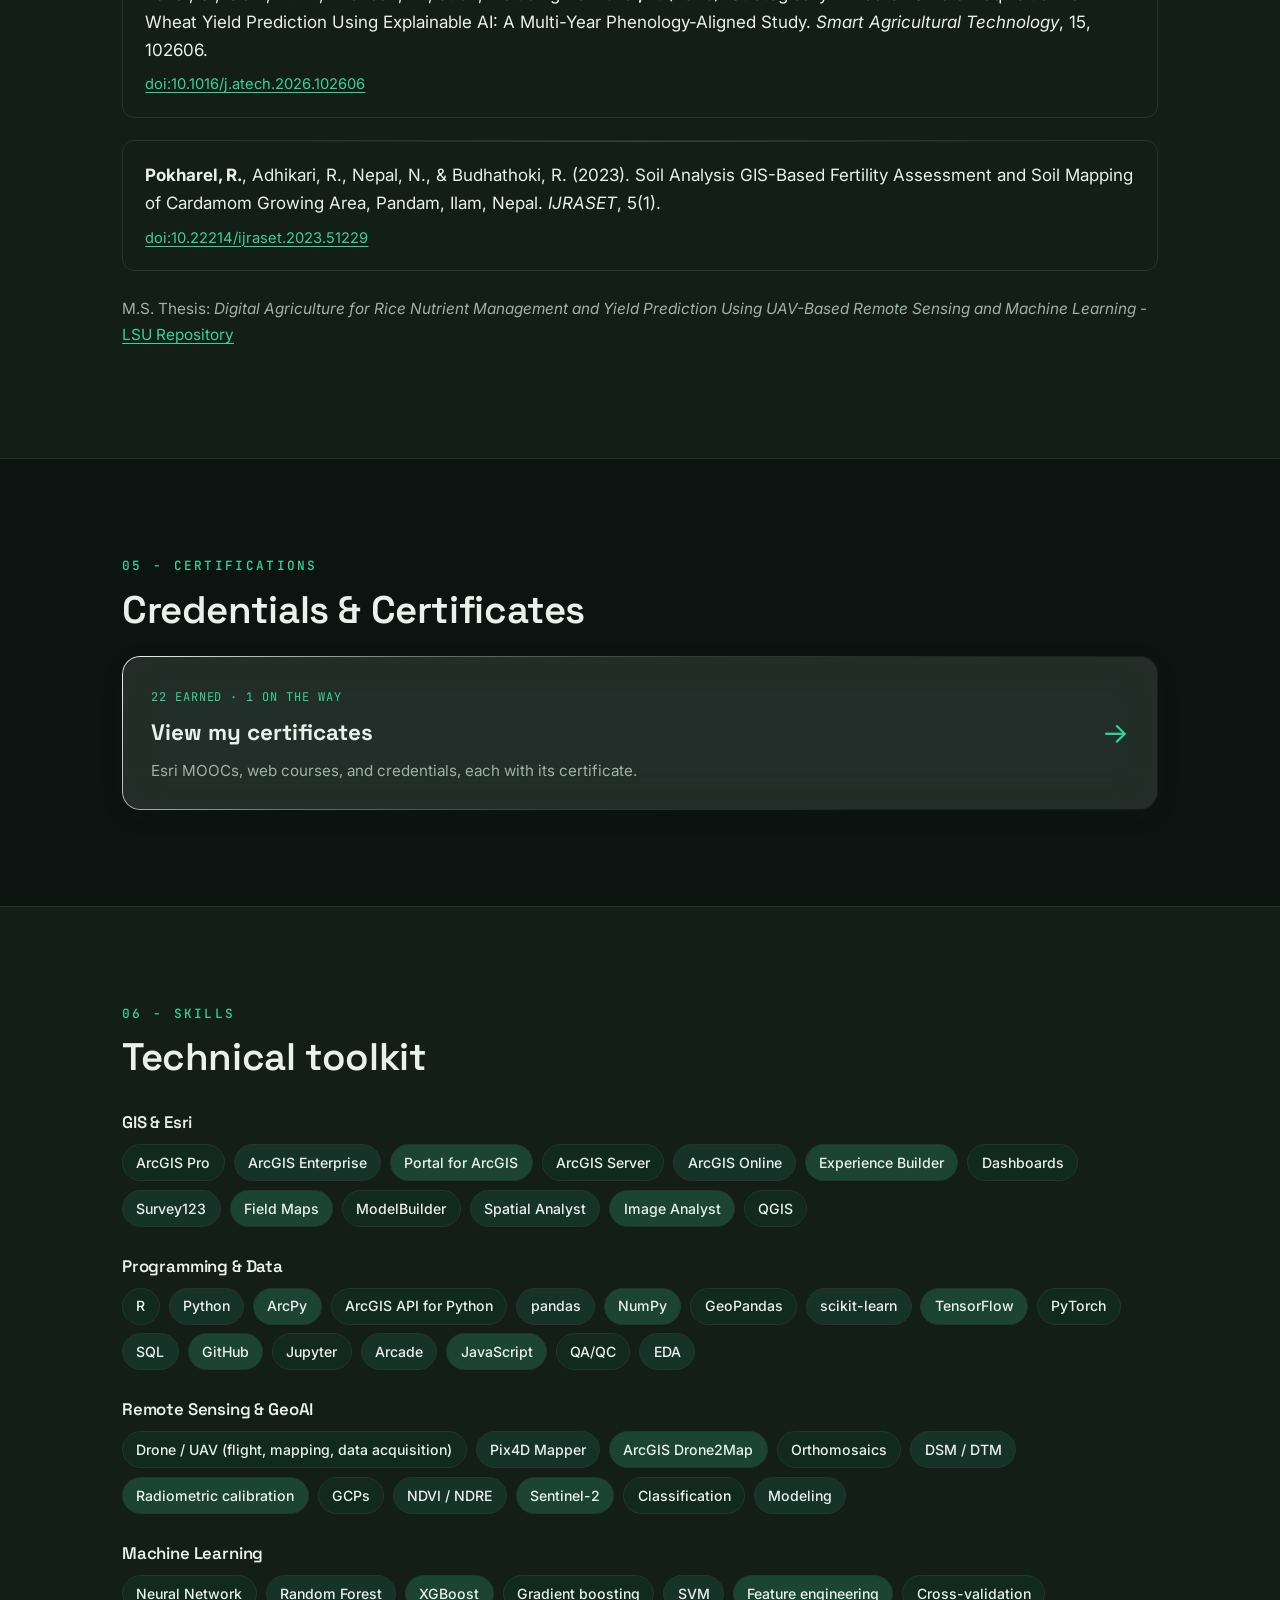
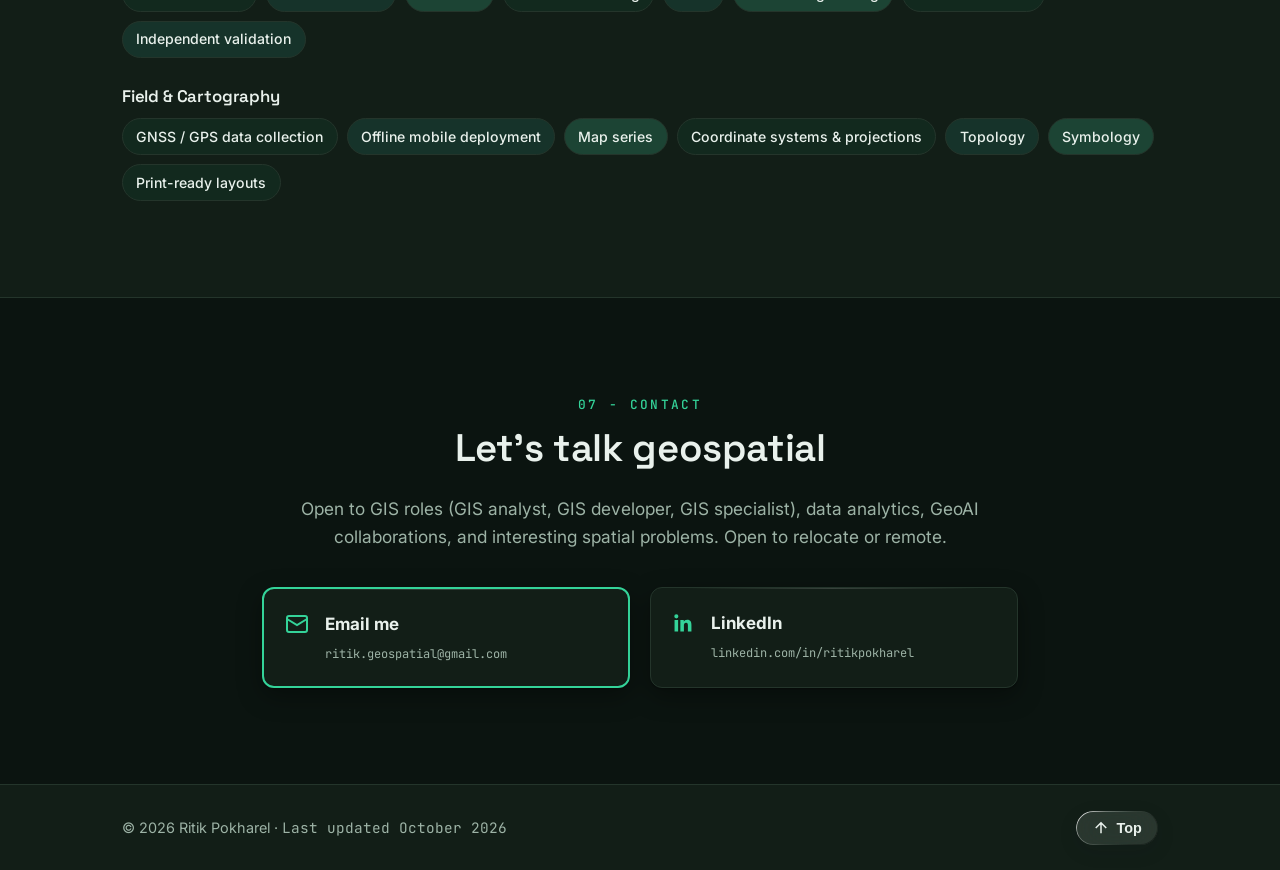
==== commit faf9b763: "Add Kaggle Geospatial Analysis cert at #4; 22 earned; CV updated (1 page)" ====
--- a/index.html
+++ b/index.html
@@ -874,7 +874,7 @@
         <h2 id="certifications-title">Credentials &amp; Certificates</h2>
         <a class="cert-cta glass" href="certifications.html">
           <span class="cert-cta-text">
-            <span class="mono cert-cta-kicker">21 EARNED &middot; 1 ON THE WAY</span>
+            <span class="mono cert-cta-kicker">22 EARNED &middot; 1 ON THE WAY</span>
             <span class="cert-cta-title">View my certificates</span>
             <span class="cert-cta-sub">Esri MOOCs, web courses, and credentials, each with its certificate.</span>
           </span>
